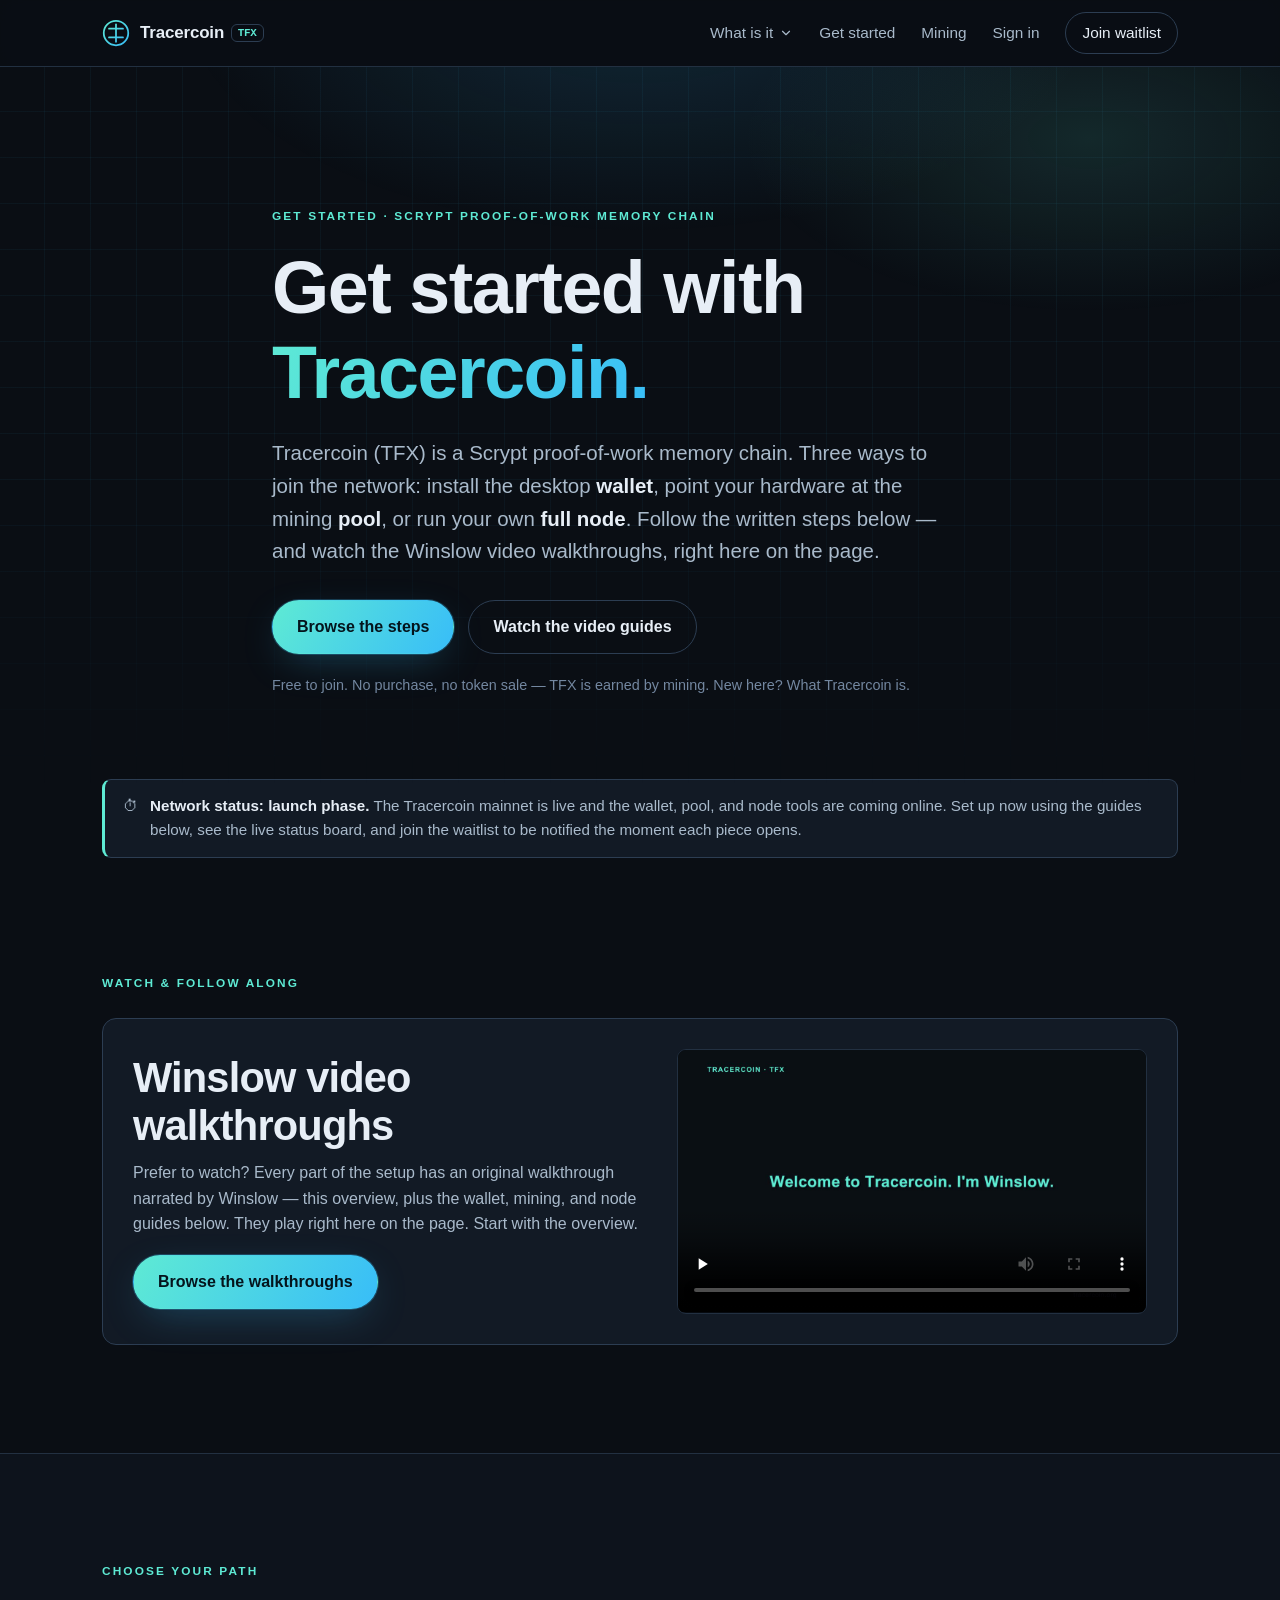
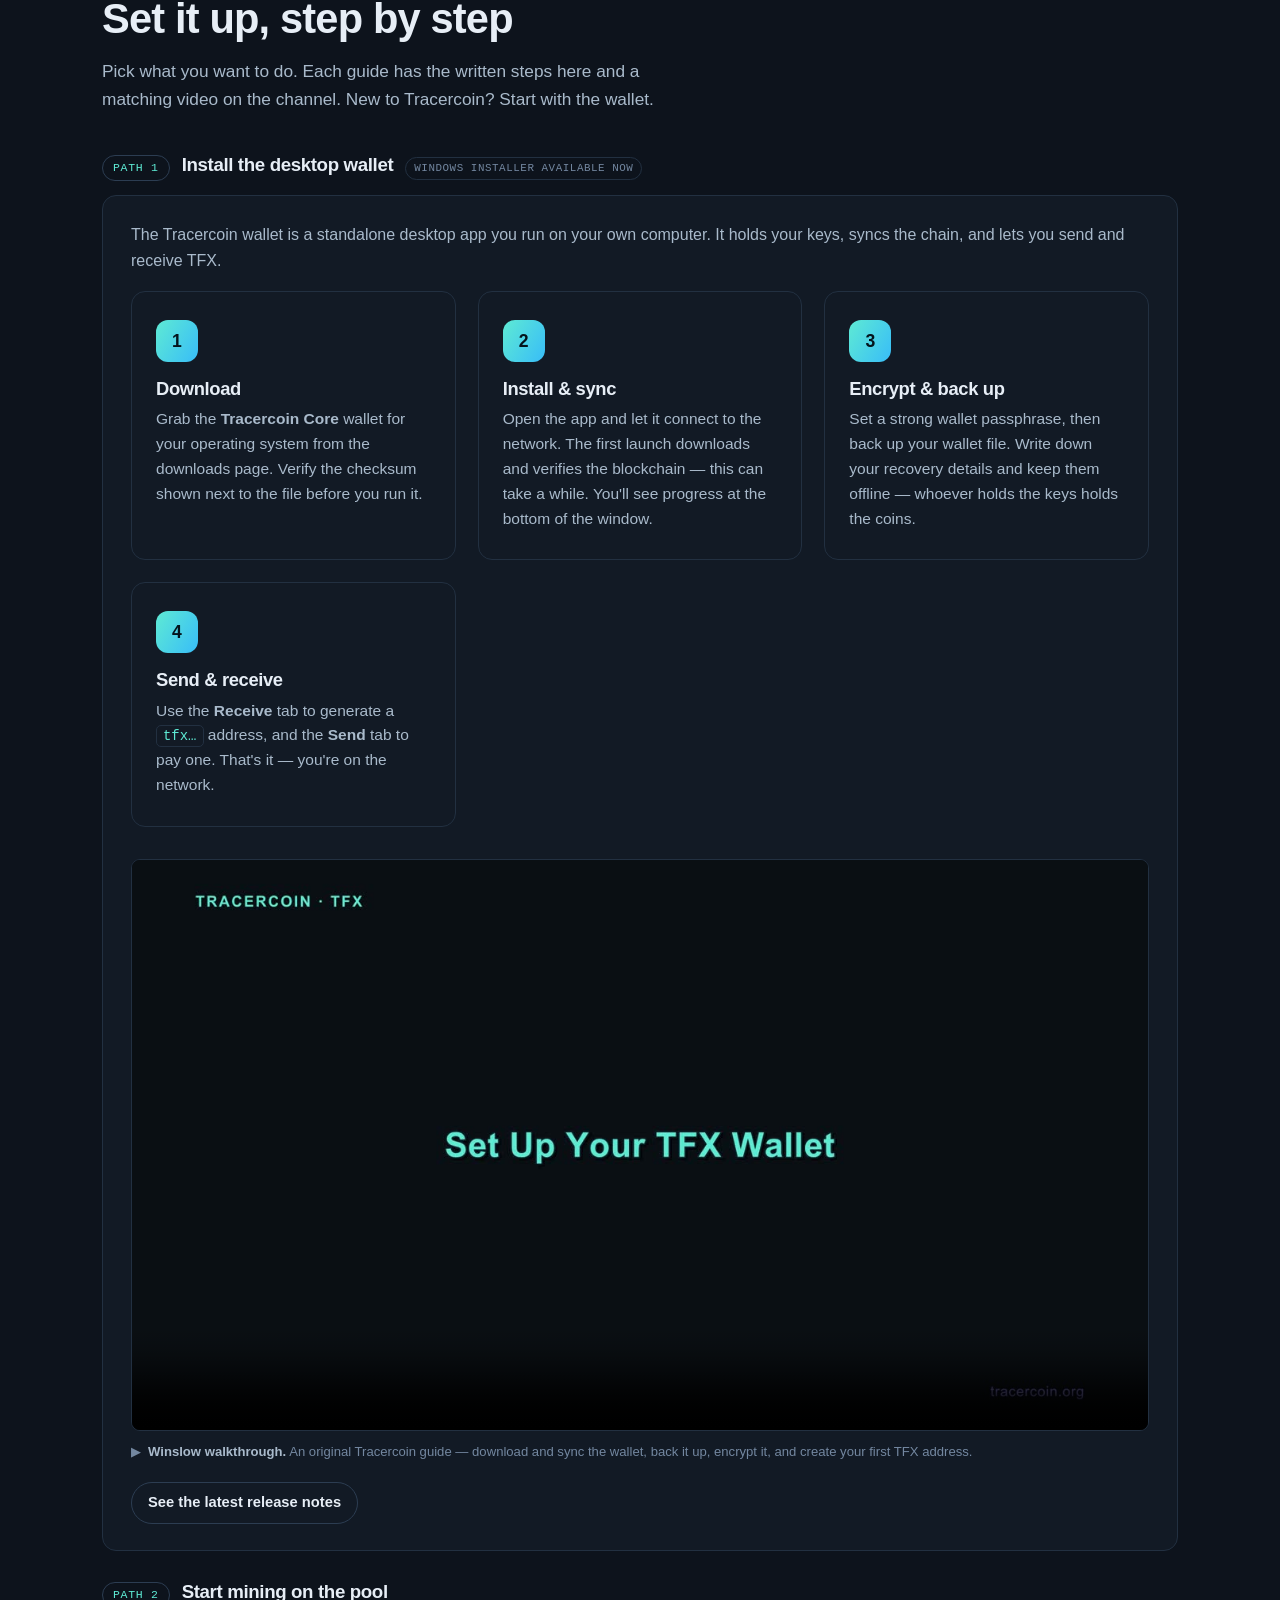
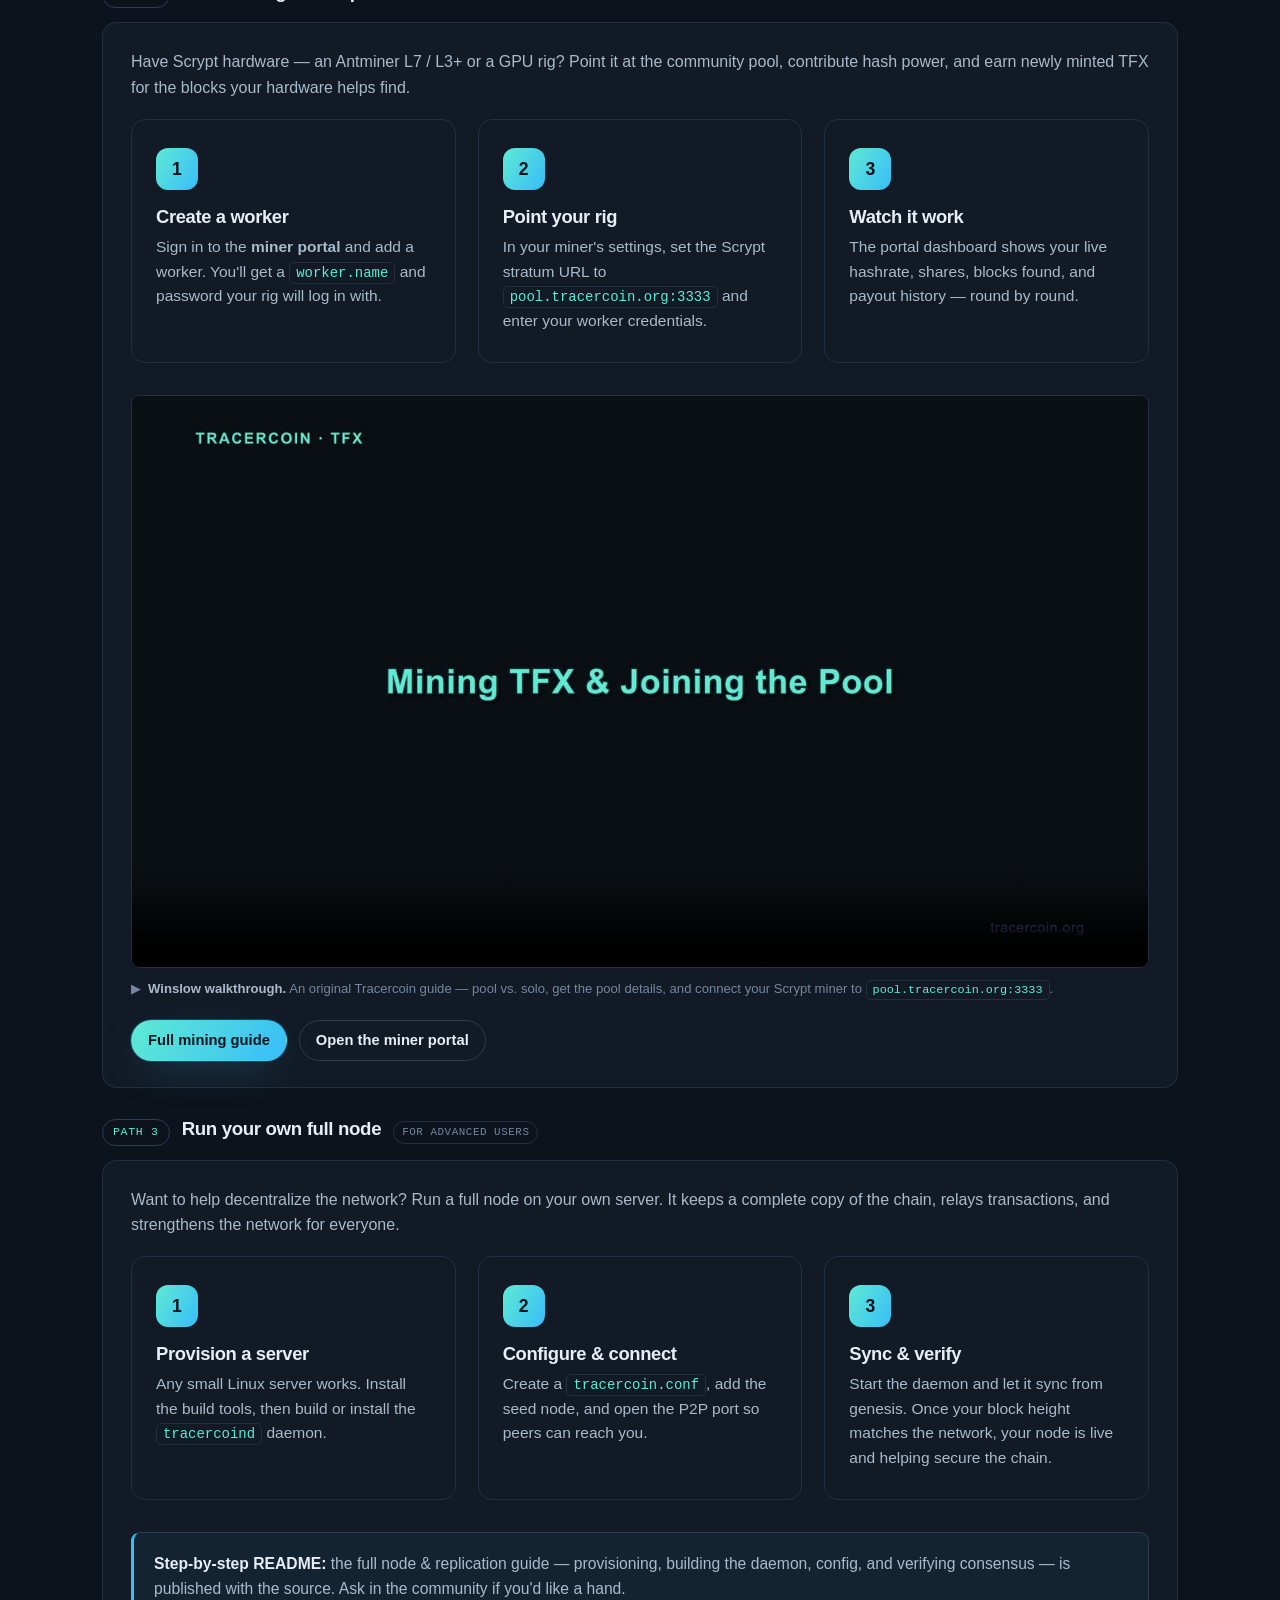
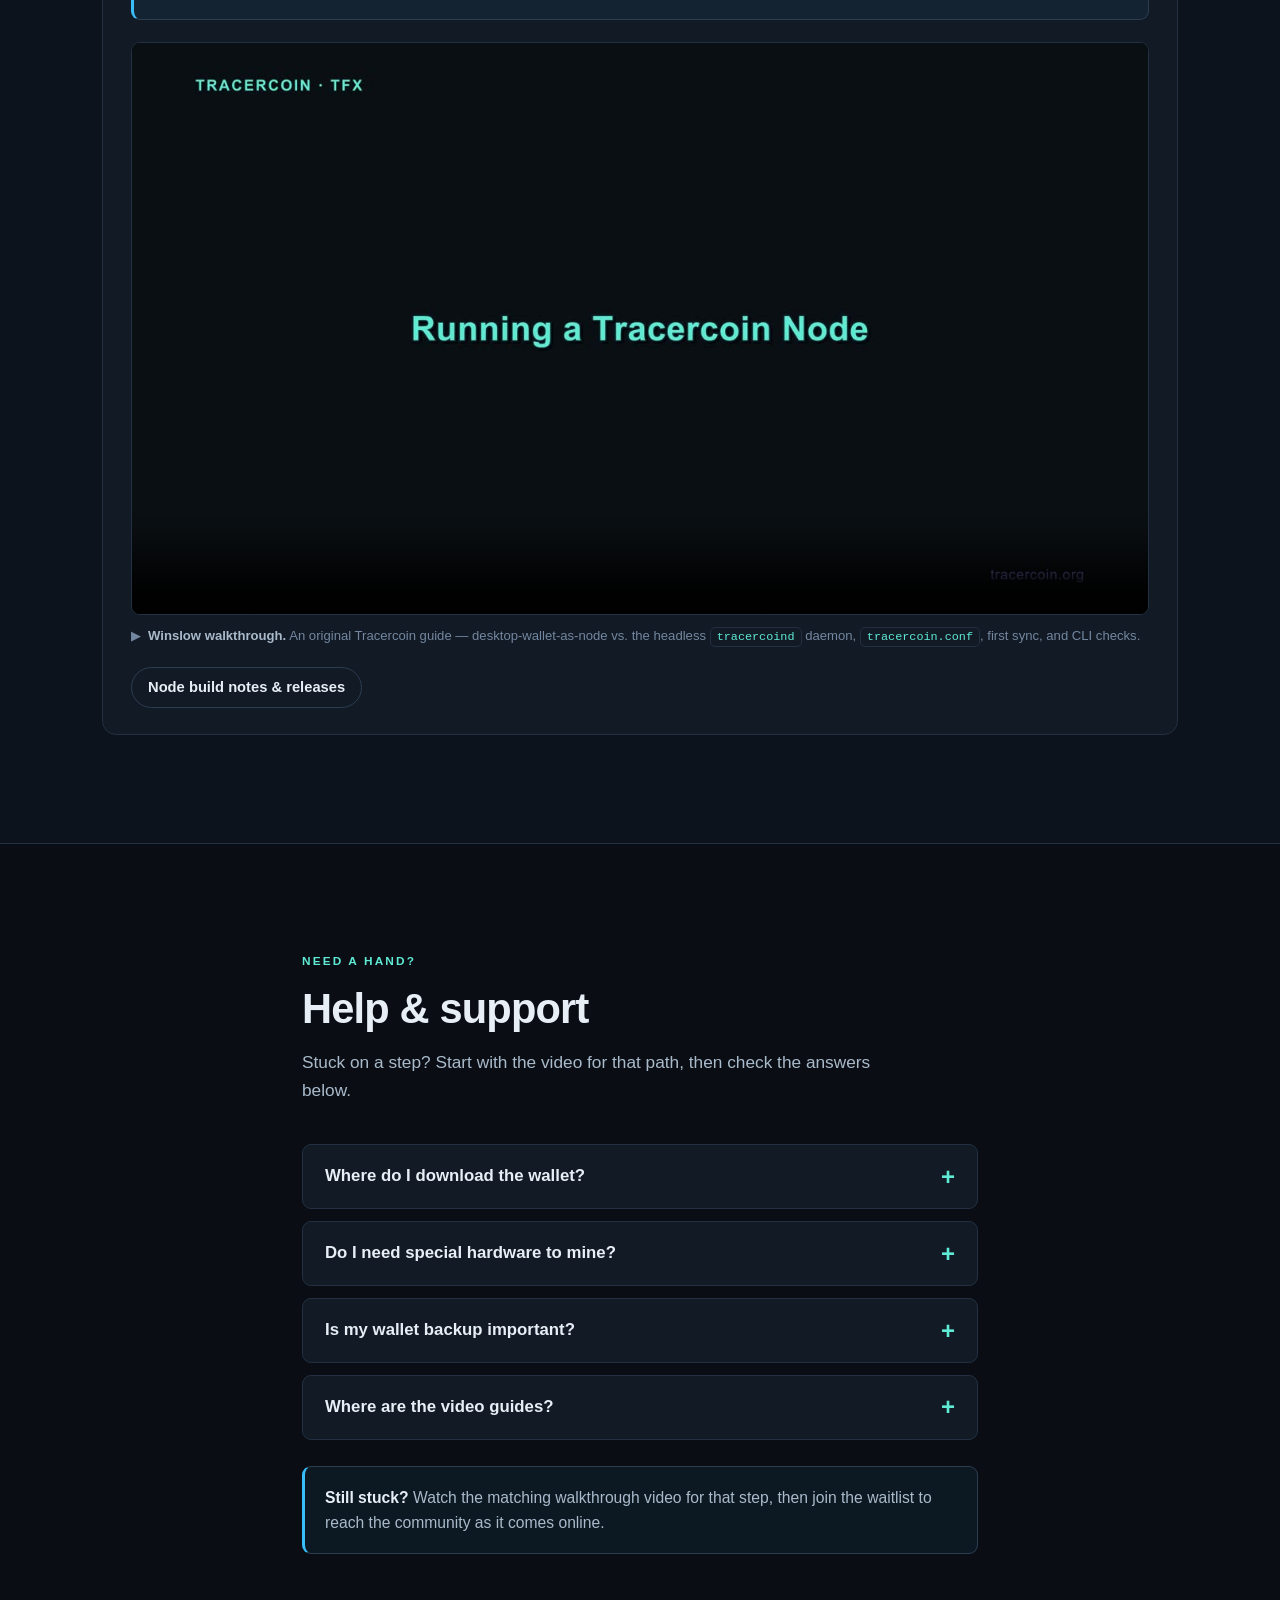
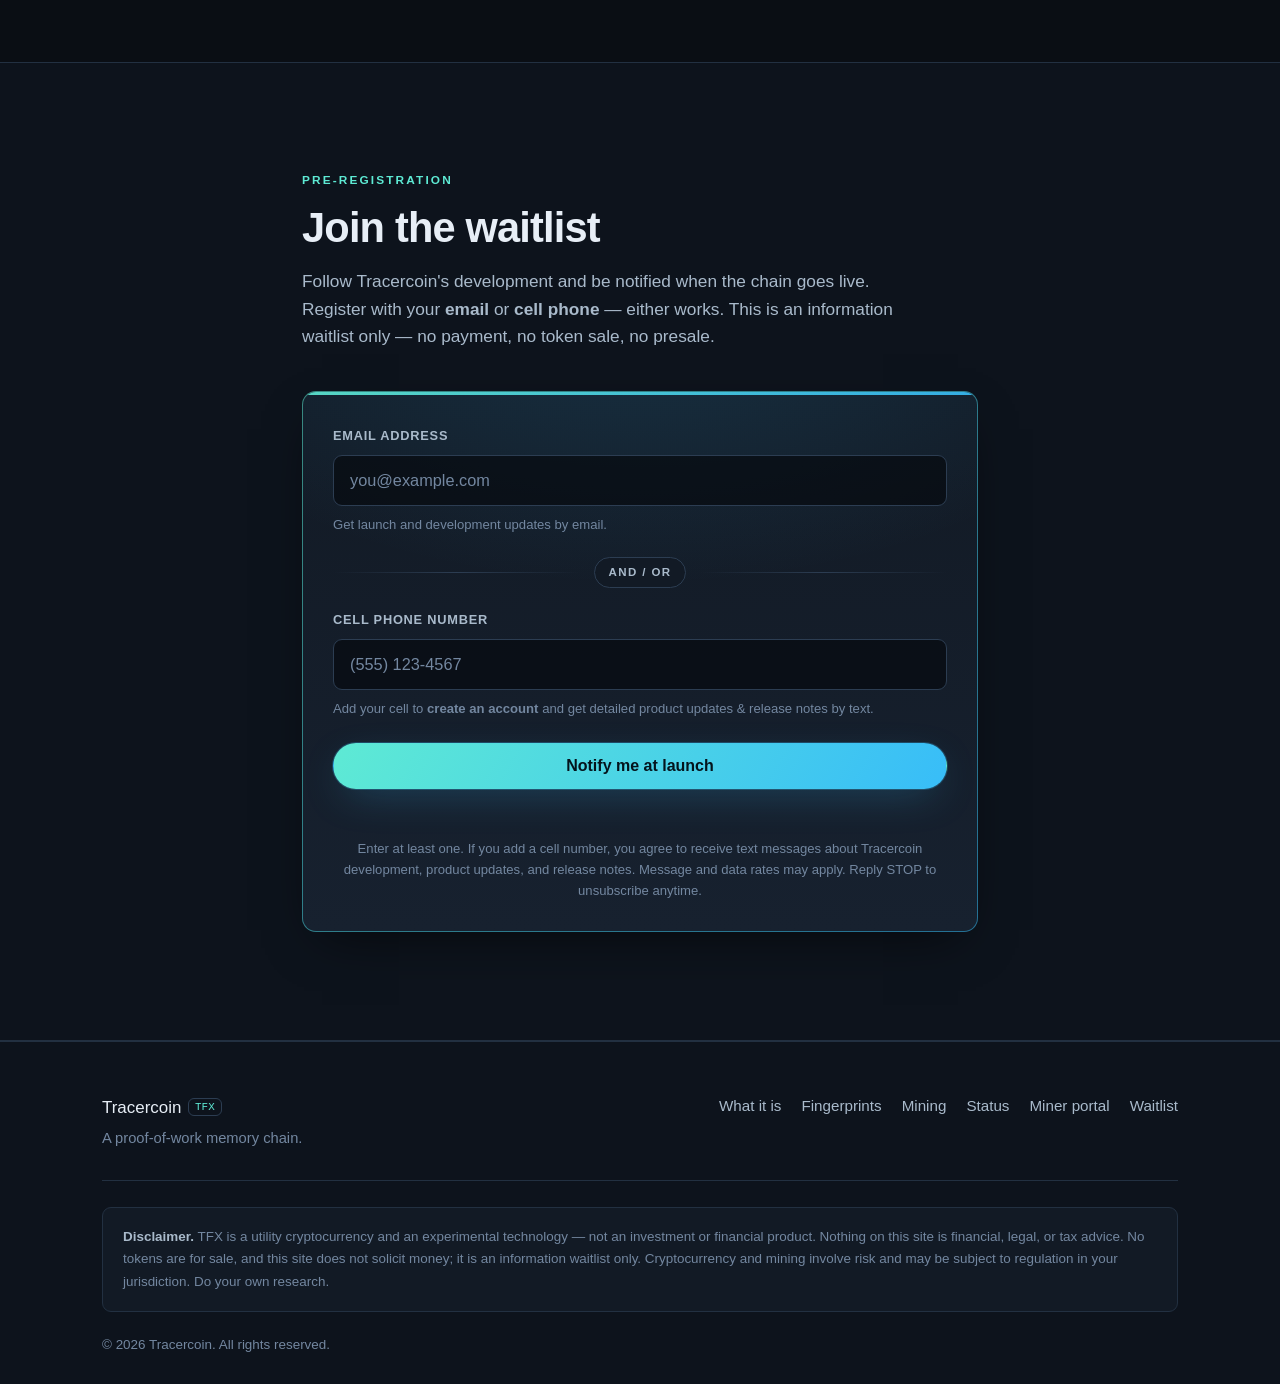
==== index.html @ 37d96eee "Self-host Winslow how-to videos; replace all YouTube placeholders - Add original Winslow-narrated wa" ====
<!DOCTYPE html>
<html lang="en" data-tfx-auth="out" data-tfx-list="no" data-tfx-reg="no">
<head>
  <meta charset="UTF-8" />
  <meta name="viewport" content="width=device-width, initial-scale=1.0" />
  <title>Tracercoin (TFX) — Get Started: Wallet, Mining &amp; Nodes</title>
  <meta name="description" content="Get started with Tracercoin (TFX), a Scrypt proof-of-work memory chain. Install the desktop wallet, start mining on the community pool, or run your own full node. Step-by-step guides plus video walkthroughs. Join the waitlist for launch updates." />

  <!-- Open Graph / social -->
  <meta property="og:type" content="website" />
  <meta property="og:title" content="Tracercoin (TFX) — Get Started: Wallet, Mining &amp; Nodes" />
  <meta property="og:description" content="Install the wallet, start mining, or run a node on the Tracercoin proof-of-work memory chain. Step-by-step guides plus video walkthroughs." />
  <meta property="og:url" content="https://tracercoin.org/" />
  <meta property="og:image" content="/assets/og-image.svg" />
  <meta name="twitter:card" content="summary_large_image" />
  <meta name="theme-color" content="#0a0e14" />

  <link rel="icon" type="image/svg+xml" href="/assets/favicon.svg" />
  <link rel="stylesheet" href="/css/styles.css" />
  <!-- sets <html data-tfx-*> before paint (see /js/auth-state.js) -->
  <script src="/js/auth-state.js"></script>

  <style>
    /* Page-local styles — reuse the site's own design tokens */
    .status-banner {
      display: flex; gap: 12px; align-items: flex-start;
      max-width: var(--maxw); margin: 0 auto; padding: 14px 18px;
      background: var(--surface); border: 1px solid var(--border-2);
      border-left: 3px solid var(--accent-2); border-radius: var(--radius-sm);
      color: var(--text-soft); font-size: .95rem;
    }
    .status-banner strong { color: var(--text); }

    /* Video-channel feature card */
    .video-feature {
      display: grid; grid-template-columns: 1.1fr 1fr; gap: 28px; align-items: center;
      background: var(--surface); border: 1px solid var(--border-2);
      border-radius: var(--radius); padding: 30px; margin-top: 26px;
    }
    .video-feature h2 { margin: 0 0 10px; }
    .video-feature p { color: var(--text-soft); margin: 0 0 18px; }
    .video-thumb {
      position: relative; aspect-ratio: 16 / 9; border-radius: var(--radius-sm);
      overflow: hidden; border: 1px solid var(--border);
      background:
        radial-gradient(120% 120% at 20% 10%, rgba(56,189,248,.18), transparent 55%),
        radial-gradient(120% 120% at 90% 90%, rgba(94,234,212,.16), transparent 55%),
        #060a10;
      display: flex; align-items: center; justify-content: center;
    }
    .video-thumb .play {
      width: 64px; height: 64px; border-radius: 50%;
      background: rgba(10,14,20,.65); border: 1px solid var(--border-2);
      display: flex; align-items: center; justify-content: center;
      color: var(--accent-2);
    }
    .video-thumb .play svg { margin-left: 3px; }

    /* Responsive embedded video players */
    .video-embed {
      position: relative; aspect-ratio: 16 / 9; width: 100%;
      border-radius: var(--radius-sm); overflow: hidden;
      border: 1px solid var(--border); background: #060a10;
    }
    .video-embed iframe,
    .video-embed video { position: absolute; inset: 0; width: 100%; height: 100%; border: 0; background: #060a10; object-fit: cover; }
    .video-note {
      font-size: .82rem; color: var(--text-dim); margin: 10px 0 0;
      display: flex; gap: 7px; align-items: flex-start;
    }
    .video-note strong { color: var(--text-soft); }
    .path-video { margin: 22px 0 4px; }

    /* Setup-path cards with numbered steps */
    .path { margin-top: 30px; }
    .path-head { display: flex; align-items: baseline; gap: 12px; flex-wrap: wrap; }
    .path-tag {
      font-family: var(--mono); font-size: .72rem; letter-spacing: .06em;
      text-transform: uppercase; color: var(--accent-2);
      border: 1px solid var(--border-2); border-radius: 999px; padding: 3px 10px;
    }
    .path-card {
      background: var(--surface); border: 1px solid var(--border);
      border-radius: var(--radius); padding: 26px 28px; margin-top: 14px;
    }
    .path-card p.lead { color: var(--text-soft); margin: 0 0 18px; }
    .path-actions { display: flex; gap: 12px; flex-wrap: wrap; margin-top: 20px; }
    .watch-link {
      display: inline-flex; align-items: center; gap: 8px;
      font-weight: 600; color: var(--accent-2); text-decoration: none;
    }
    .watch-link svg { flex: none; }
    .watch-link:hover { text-decoration: underline; }
    .inline-code { font-family: var(--mono); font-size: .9em; color: var(--accent-2); background: var(--surface); padding: 2px 6px; border-radius: 5px; border: 1px solid var(--border); }
    .soon {
      font-family: var(--mono); font-size: .68rem; letter-spacing: .05em;
      text-transform: uppercase; color: var(--text-dim);
      border: 1px solid var(--border); border-radius: 999px; padding: 2px 8px;
    }
    @media (max-width: 720px) {
      .video-feature { grid-template-columns: 1fr; }
    }
  </style>
</head>
<body>
  <a class="skip-link" href="#main">Skip to main content</a>

  <!-- ============ HEADER / NAV ============ -->
  <header class="site-header" id="top">
    <nav class="nav container" aria-label="Primary">
      <a class="brand" href="/" aria-label="Tracercoin home">
        <span class="brand-mark" aria-hidden="true">
          <svg viewBox="0 0 32 32" width="28" height="28" role="img" aria-hidden="true">
            <defs>
              <linearGradient id="lg" x1="0" y1="0" x2="1" y2="1">
                <stop offset="0" stop-color="#5eead4" />
                <stop offset="1" stop-color="#38bdf8" />
              </linearGradient>
            </defs>
            <circle cx="16" cy="16" r="14" fill="none" stroke="url(#lg)" stroke-width="2" />
            <path d="M16 6 v20 M8 11 h16 M8 21 h16" fill="none" stroke="url(#lg)" stroke-width="2" stroke-linecap="round" />
          </svg>
        </span>
        <span class="brand-name">Tracercoin <span class="ticker">TFX</span></span>
      </a>

      <button class="nav-toggle" aria-expanded="false" aria-controls="nav-links" aria-label="Toggle navigation menu">
        <span></span><span></span><span></span>
      </button>

      <ul class="nav-links" id="nav-links">
        <li class="nav-has-dropdown">
          <details class="nav-dropdown">
            <summary>What is it
              <svg class="caret" viewBox="0 0 24 24" width="14" height="14" aria-hidden="true"><path d="M6 9l6 6 6-6" fill="none" stroke="currentColor" stroke-width="2" stroke-linecap="round" stroke-linejoin="round"/></svg>
            </summary>
            <ul class="dropdown-menu">
              <li><a href="/about/#what">What is Tracercoin?<small>The proof-of-work memory chain</small></a></li>
              <li><a href="/about/#wallet">What is the Tracercoin wallet?<small>Hold, send &amp; receive TFX</small></a></li>
              <li><a href="/about/#exchange">What is the Tracercoin exchange?<small>Trading TFX — what's planned</small></a></li>
            </ul>
          </details>
        </li>
        <li><a href="/" aria-current="page">Get started</a></li>
        <li><a href="/pool/">Mining</a></li>
        <li data-tfx="auth-only"><a href="/status/">Status</a></li>
        <li data-tfx="auth-only"><a href="/portal/">Miner portal</a></li>
        <li data-tfx="auth-only"><button type="button" class="btn btn-ghost btn-sm" data-tfx-logout>Sign out</button></li>
        <li data-tfx="noauth-only"><a href="/portal/">Sign in</a></li>
        <li data-tfx="anon-only"><a class="btn btn-ghost btn-sm" href="/#waitlist">Join waitlist</a></li>
      </ul>
    </nav>
  </header>

  <main id="main">

    <!-- ============ HERO ============ -->
    <section class="hero" aria-labelledby="hero-title">
      <div class="hero-grid" aria-hidden="true"></div>
      <div class="container hero-inner">
        <p class="eyebrow">Get started &middot; Scrypt proof-of-work memory chain</p>
        <h1 id="hero-title">Get started with<br /><span class="grad-text">Tracercoin.</span></h1>
        <p class="hero-sub">
          Tracercoin (TFX) is a Scrypt proof-of-work memory chain. Three ways to join the network:
          install the desktop <strong>wallet</strong>, point your hardware at the mining
          <strong>pool</strong>, or run your own <strong>full node</strong>. Follow the written steps
          below — and watch the Winslow video walkthroughs, right here on the page.
        </p>
        <div class="hero-cta">
          <a class="btn btn-primary" href="#paths">Browse the steps</a>
          <a class="btn btn-ghost" href="#video-title">Watch the video guides</a>
        </div>
        <p class="hero-note">Free to join. No purchase, no token sale — TFX is earned by mining. New here? <a href="/about/#what">What Tracercoin is</a>.</p>
      </div>
    </section>

    <div class="container" style="margin-top:-14px;margin-bottom:8px;">
      <div class="status-banner" role="note">
        <span aria-hidden="true">&#9201;</span>
        <span><strong>Network status: launch phase.</strong> The Tracercoin mainnet is live and the
        wallet, pool, and node tools are coming online. Set up now using the guides below, see the
        <a href="/status/">live status board</a>, and
        <a href="#waitlist">join the waitlist</a> to be notified the moment each piece opens.</span>
      </div>
    </div>

    <!-- ============ VIDEO CHANNEL FEATURE ============ -->
    <section class="section" aria-labelledby="video-title">
      <div class="container">
        <p class="section-eyebrow">Watch &amp; follow along</p>
        <div class="video-feature">
          <div>
            <h2 id="video-title" class="section-title" style="margin-top:0;">Winslow video walkthroughs</h2>
            <p>
              Prefer to watch? Every part of the setup has an original walkthrough narrated by
              Winslow — this overview, plus the wallet, mining, and node guides below. They play
              right here on the page. Start with the overview.
            </p>
            <a class="btn btn-primary" href="#paths">Browse the walkthroughs</a>
          </div>
          <!-- Featured walkthrough — original Winslow-narrated overview, self-hosted MP4. -->
          <div class="video-embed">
            <video class="video-player" controls preload="none" playsinline poster="/videos/tfx-overview.jpg">
              <source src="/videos/tfx-overview.mp4" type="video/mp4" />
              <a href="/videos/tfx-overview.mp4">Download the overview walkthrough (MP4)</a>
            </video>
          </div>
        </div>
      </div>
    </section>

    <!-- ============ SETUP PATHS ============ -->
    <section id="paths" class="section section-alt" aria-labelledby="paths-title">
      <div class="container">
        <p class="section-eyebrow">Choose your path</p>
        <h2 id="paths-title" class="section-title">Set it up, step by step</h2>
        <p class="section-lead">
          Pick what you want to do. Each guide has the written steps here and a matching video on the
          channel. New to Tracercoin? Start with the wallet.
        </p>

        <!-- PATH 1: WALLET -->
        <div class="path">
          <div class="path-head">
            <span class="path-tag">Path 1</span>
            <h3 style="margin:0;">Install the desktop wallet</h3>
            <span class="soon">Windows installer available now</span>
          </div>
          <div class="path-card">
            <p class="lead">
              The Tracercoin wallet is a standalone desktop app you run on your own computer. It holds
              your keys, syncs the chain, and lets you send and receive TFX.
            </p>
            <ol class="steps">
              <li class="step">
                <div class="step-num" aria-hidden="true">1</div>
                <h3>Download</h3>
                <p>Grab the <strong>Tracercoin Core</strong> wallet for your operating system from the downloads page. Verify the checksum shown next to the file before you run it.</p>
              </li>
              <li class="step">
                <div class="step-num" aria-hidden="true">2</div>
                <h3>Install &amp; sync</h3>
                <p>Open the app and let it connect to the network. The first launch downloads and verifies the blockchain — this can take a while. You'll see progress at the bottom of the window.</p>
              </li>
              <li class="step">
                <div class="step-num" aria-hidden="true">3</div>
                <h3>Encrypt &amp; back up</h3>
                <p>Set a strong wallet passphrase, then back up your wallet file. Write down your recovery details and keep them offline — whoever holds the keys holds the coins.</p>
              </li>
              <li class="step">
                <div class="step-num" aria-hidden="true">4</div>
                <h3>Send &amp; receive</h3>
                <p>Use the <strong>Receive</strong> tab to generate a <span class="inline-code">tfx…</span> address, and the <strong>Send</strong> tab to pay one. That's it — you're on the network.</p>
              </li>
            </ol>
            <div class="path-video">
              <div class="video-embed">
                <video class="video-player" controls preload="none" playsinline poster="/videos/tfx-wallet.jpg">
                  <source src="/videos/tfx-wallet.mp4" type="video/mp4" />
                  <a href="/videos/tfx-wallet.mp4">Download the wallet walkthrough (MP4)</a>
                </video>
              </div>
              <p class="video-note"><span aria-hidden="true">▶</span><span><strong>Winslow walkthrough.</strong> An original Tracercoin guide — download and sync the wallet, back it up, encrypt it, and create your first TFX address.</span></p>
            </div>
            <div class="path-actions">
              <a class="btn btn-ghost btn-sm" href="/status/">See the latest release notes</a>
            </div>
          </div>
        </div>

        <!-- PATH 2: MINING -->
        <div class="path">
          <div class="path-head">
            <span class="path-tag">Path 2</span>
            <h3 style="margin:0;">Start mining on the pool</h3>
          </div>
          <div class="path-card">
            <p class="lead">
              Have Scrypt hardware — an Antminer L7 / L3+ or a GPU rig? Point it at the community pool,
              contribute hash power, and earn newly minted TFX for the blocks your hardware helps find.
            </p>
            <ol class="steps">
              <li class="step">
                <div class="step-num" aria-hidden="true">1</div>
                <h3>Create a worker</h3>
                <p>Sign in to the <strong>miner portal</strong> and add a worker. You'll get a <span class="inline-code">worker.name</span> and password your rig will log in with.</p>
              </li>
              <li class="step">
                <div class="step-num" aria-hidden="true">2</div>
                <h3>Point your rig</h3>
                <p>In your miner's settings, set the Scrypt stratum URL to <span class="inline-code">pool.tracercoin.org:3333</span> and enter your worker credentials.</p>
              </li>
              <li class="step">
                <div class="step-num" aria-hidden="true">3</div>
                <h3>Watch it work</h3>
                <p>The portal dashboard shows your live hashrate, shares, blocks found, and payout history — round by round.</p>
              </li>
            </ol>
            <div class="path-video">
              <div class="video-embed">
                <video class="video-player" controls preload="none" playsinline poster="/videos/tfx-mining.jpg">
                  <source src="/videos/tfx-mining.mp4" type="video/mp4" />
                  <a href="/videos/tfx-mining.mp4">Download the mining walkthrough (MP4)</a>
                </video>
              </div>
              <p class="video-note"><span aria-hidden="true">▶</span><span><strong>Winslow walkthrough.</strong> An original Tracercoin guide — pool vs. solo, get the pool details, and connect your Scrypt miner to <span class="inline-code">pool.tracercoin.org:3333</span>.</span></p>
            </div>
            <div class="path-actions">
              <a class="btn btn-primary btn-sm" href="/pool/">Full mining guide</a>
              <a class="btn btn-ghost btn-sm" href="/portal/">Open the miner portal</a>
            </div>
          </div>
        </div>

        <!-- PATH 3: NODE -->
        <div class="path">
          <div class="path-head">
            <span class="path-tag">Path 3</span>
            <h3 style="margin:0;">Run your own full node</h3>
            <span class="soon">For advanced users</span>
          </div>
          <div class="path-card">
            <p class="lead">
              Want to help decentralize the network? Run a full node on your own server. It keeps a
              complete copy of the chain, relays transactions, and strengthens the network for everyone.
            </p>
            <ol class="steps">
              <li class="step">
                <div class="step-num" aria-hidden="true">1</div>
                <h3>Provision a server</h3>
                <p>Any small Linux server works. Install the build tools, then build or install the <span class="inline-code">tracercoind</span> daemon.</p>
              </li>
              <li class="step">
                <div class="step-num" aria-hidden="true">2</div>
                <h3>Configure &amp; connect</h3>
                <p>Create a <span class="inline-code">tracercoin.conf</span>, add the seed node, and open the P2P port so peers can reach you.</p>
              </li>
              <li class="step">
                <div class="step-num" aria-hidden="true">3</div>
                <h3>Sync &amp; verify</h3>
                <p>Start the daemon and let it sync from genesis. Once your block height matches the network, your node is live and helping secure the chain.</p>
              </li>
            </ol>
            <div class="callout" role="note" style="margin-top:20px;">
              <strong>Step-by-step README:</strong> the full node &amp; replication guide — provisioning,
              building the daemon, config, and verifying consensus — is published with the source. Ask
              in the community if you'd like a hand.
            </div>
            <div class="path-video">
              <div class="video-embed">
                <video class="video-player" controls preload="none" playsinline poster="/videos/tfx-node.jpg">
                  <source src="/videos/tfx-node.mp4" type="video/mp4" />
                  <a href="/videos/tfx-node.mp4">Download the node walkthrough (MP4)</a>
                </video>
              </div>
              <p class="video-note"><span aria-hidden="true">▶</span><span><strong>Winslow walkthrough.</strong> An original Tracercoin guide — desktop-wallet-as-node vs. the headless <span class="inline-code">tracercoind</span> daemon, <span class="inline-code">tracercoin.conf</span>, first sync, and CLI checks.</span></p>
            </div>
            <div class="path-actions">
              <a class="btn btn-ghost btn-sm" href="/status/">Node build notes &amp; releases</a>
            </div>
          </div>
        </div>
      </div>
    </section>

    <!-- ============ HELP / SUPPORT ============ -->
    <section id="help" class="section" aria-labelledby="help-title">
      <div class="container narrow">
        <p class="section-eyebrow">Need a hand?</p>
        <h2 id="help-title" class="section-title">Help &amp; support</h2>
        <p class="section-lead">
          Stuck on a step? Start with the video for that path, then check the answers below.
        </p>

        <div class="faq">
          <details class="faq-item">
            <summary>Where do I download the wallet?</summary>
            <div class="faq-body">
              <p>The desktop wallet installer is available now as a release candidate — the download and its checksum are posted with each release. Check the <a href="/status/">status &amp; release notes</a> for the current build, and <a href="#waitlist">join the waitlist</a> to be notified as new builds ship. Always verify the checksum before running the file.</p>
            </div>
          </details>
          <details class="faq-item">
            <summary>Do I need special hardware to mine?</summary>
            <div class="faq-body">
              <p>Tracercoin uses Scrypt proof-of-work, so you can mine with standard Scrypt ASICs like the Antminer L7 or L3+, or with a GPU. See the <a href="/pool/">full mining guide</a> for setup details.</p>
            </div>
          </details>
          <details class="faq-item">
            <summary>Is my wallet backup important?</summary>
            <div class="faq-body">
              <p>Yes — critically. Your wallet holds your keys. If you lose your wallet file and passphrase, no one can recover your coins for you. Back up your wallet and store the recovery details offline.</p>
            </div>
          </details>
          <details class="faq-item">
            <summary>Where are the video guides?</summary>
            <div class="faq-body">
              <p>Every walkthrough plays right here on the page — see the <a href="#video-title">Winslow video walkthroughs</a> above and the video on each setup path. They're original Tracercoin guides, added to as each feature ships.</p>
            </div>
          </details>
        </div>

        <div class="callout" role="note" style="margin-top:26px;">
          <strong>Still stuck?</strong> Watch the matching <a href="#paths">walkthrough video</a> for
          that step, then <a href="#waitlist">join the waitlist</a> to reach the community as it comes online.
        </div>
      </div>
    </section>

    <!-- ============ WAITLIST ============ -->
    <section id="waitlist" class="section section-alt" aria-labelledby="wl-title">
      <div class="container narrow">

      <!-- Already registered / on the list: show their waitlist number instead of the form -->
      <div data-tfx="reg-only" style="text-align:center;">
        <p class="section-eyebrow">You're on the waitlist</p>
        <h2 class="section-title">You're on the list</h2>
        <p class="section-lead" style="margin:0 auto;">
          Thanks for pre-registering. We'll notify you as development milestones are reached and the
          moment the chain goes live — no further action needed.
        </p>
        <div class="waitlist-badge" data-tfx="list-only">
          <span class="waitlist-badge-label">Your waitlist number</span>
          <span class="waitlist-badge-num" data-tfx-number>#—</span>
        </div>
      </div>

      <!-- New visitor: the join form -->
      <div data-tfx="anon-only">
        <p class="section-eyebrow">Pre-registration</p>
        <h2 id="wl-title" class="section-title">Join the waitlist</h2>
        <p class="section-lead">
          Follow Tracercoin's development and be notified when the chain goes live. Register with
          your <strong>email</strong> or <strong>cell phone</strong> — either works. This is an
          information waitlist only — no payment, no token sale, no presale.
        </p>

        <form id="waitlist-form" class="waitlist-form" novalidate>
          <div class="field">
            <label for="email">Email address</label>
            <input
              type="email"
              id="email"
              name="email"
              inputmode="email"
              autocomplete="email"
              placeholder="you@example.com"
              aria-describedby="email-hint email-error"
            />
            <p class="field-hint" id="email-hint">Get launch and development updates by email.</p>
            <p class="field-error" id="email-error" role="alert" hidden></p>
          </div>

          <div class="or-divider" aria-hidden="true"><span>and / or</span></div>

          <div class="field">
            <label for="phone">Cell phone number</label>
            <input
              type="tel"
              id="phone"
              name="phone"
              inputmode="tel"
              autocomplete="tel"
              placeholder="(555) 123-4567"
              aria-describedby="phone-hint phone-error"
            />
            <p class="field-hint" id="phone-hint">
              Add your cell to <strong>create an account</strong> and get detailed product updates
              &amp; release notes by text.
            </p>
            <p class="field-error" id="phone-error" role="alert" hidden></p>
          </div>

          <!-- Honeypot anti-spam field: hidden from real users, bots fill it -->
          <div class="hp-field" aria-hidden="true">
            <label for="company">Company (leave blank)</label>
            <input type="text" id="company" name="_gotcha" tabindex="-1" autocomplete="off" />
          </div>

          <button type="submit" class="btn btn-primary btn-block" id="waitlist-submit">
            Notify me at launch
          </button>

          <p class="form-status" id="form-status" role="status" aria-live="polite"></p>
          <p class="form-fineprint">
            Enter at least one. If you add a cell number, you agree to receive text messages about
            Tracercoin development, product updates, and release notes. Message and data rates may
            apply. Reply STOP to unsubscribe anytime.
          </p>
        </form>
      </div>

      </div>
    </section>
  </main>

  <!-- ============ FOOTER ============ -->
  <footer class="site-footer">
    <div class="container">
      <div class="footer-top">
        <div class="footer-brand">
          <span class="brand-name">Tracercoin <span class="ticker">TFX</span></span>
          <p class="footer-tag">A proof-of-work memory chain.</p>
        </div>
        <nav class="footer-nav" aria-label="Footer">
          <a href="/about/#what">What it is</a>
          <a href="/about/#fingerprints">Fingerprints</a>
          <a href="/pool/">Mining</a>
          <a href="/status/">Status</a>
          <a href="/portal/">Miner portal</a>
          <a href="#waitlist" data-tfx="anon-only">Waitlist</a>
        </nav>
      </div>

      <div class="disclaimer" role="contentinfo">
        <p>
          <strong>Disclaimer.</strong> TFX is a utility cryptocurrency and an experimental technology —
          not an investment or financial product. Nothing on this site is financial, legal, or tax advice.
          No tokens are for sale, and this site does not solicit money; it is an information waitlist only.
          Cryptocurrency and mining involve risk and may be subject to regulation in your jurisdiction.
          Do your own research.
        </p>
      </div>

      <p class="copyright">&copy; <span id="year">2026</span> Tracercoin. All rights reserved.</p>
    </div>
  </footer>

  <script src="/js/main.js" defer></script>
</body>
</html>
---- css/styles.css ----
/* ============================================================
   Tracercoin (TFX) — landing page styles
   Vanilla CSS. Dark, modern crypto/tech aesthetic.
   ============================================================ */

:root {
  /* palette */
  --bg:        #0a0e14;
  --bg-alt:    #0d131c;
  --surface:   #121a25;
  --surface-2: #17212f;
  --border:    #223041;
  --border-2:  #2c3d52;

  --text:      #e7eef6;
  --text-soft: #a9bacb;
  --text-dim:  #7387a0;

  --accent:    #38bdf8; /* sky */
  --accent-2:  #5eead4; /* teal */
  --accent-ink:#04141c;

  --danger:    #f87171;
  --success:   #4ade80;

  --radius:    14px;
  --radius-sm: 9px;
  --maxw:      1120px;

  --shadow:    0 18px 50px -20px rgba(0,0,0,.7);
  --glow:      0 0 0 1px rgba(56,189,248,.25), 0 12px 40px -12px rgba(56,189,248,.35);

  --font: -apple-system, BlinkMacSystemFont, "Segoe UI", Roboto, Helvetica, Arial,
          "Apple Color Emoji", "Segoe UI Emoji", sans-serif;
  --mono: ui-monospace, SFMono-Regular, "SF Mono", Menlo, Consolas, monospace;
}

/* ---------- reset ---------- */
*, *::before, *::after { box-sizing: border-box; }
* { margin: 0; }
html { scroll-behavior: smooth; -webkit-text-size-adjust: 100%; }
@media (prefers-reduced-motion: reduce) {
  html { scroll-behavior: auto; }
  *, *::before, *::after { animation-duration: .01ms !important; transition-duration: .01ms !important; }
}

body {
  font-family: var(--font);
  background: var(--bg);
  color: var(--text);
  line-height: 1.6;
  -webkit-font-smoothing: antialiased;
  text-rendering: optimizeLegibility;
  overflow-x: hidden;
}

img, svg { display: block; max-width: 100%; }
a { color: inherit; text-decoration: none; }

/* ---------- layout ---------- */
.container { width: 100%; max-width: var(--maxw); margin-inline: auto; padding-inline: 22px; }
.container.narrow { max-width: 720px; }

.section { padding: clamp(56px, 9vw, 108px) 0; }
.section-alt { background: var(--bg-alt); border-top: 1px solid var(--border); border-bottom: 1px solid var(--border); }

/* ---------- accessibility ---------- */
.skip-link {
  position: absolute; left: -999px; top: 0; z-index: 1000;
  background: var(--accent); color: var(--accent-ink);
  padding: 10px 16px; border-radius: 0 0 var(--radius-sm) 0; font-weight: 700;
}
.skip-link:focus { left: 0; }

:focus-visible {
  outline: 2px solid var(--accent);
  outline-offset: 2px;
  border-radius: 4px;
}

/* ---------- typography ---------- */
h1, h2, h3 { line-height: 1.15; letter-spacing: -0.02em; font-weight: 700; }

.eyebrow, .section-eyebrow {
  text-transform: uppercase;
  letter-spacing: .18em;
  font-size: .74rem;
  font-weight: 700;
  color: var(--accent-2);
}
.section-eyebrow { margin-bottom: 14px; }

.section-title { font-size: clamp(1.7rem, 3.6vw, 2.6rem); margin-bottom: 16px; }
.section-lead { color: var(--text-soft); font-size: 1.08rem; max-width: 62ch; margin-bottom: 40px; }

.grad-text {
  background: linear-gradient(120deg, var(--accent-2), var(--accent));
  -webkit-background-clip: text; background-clip: text;
  -webkit-text-fill-color: transparent; color: transparent;
}

/* ---------- buttons ---------- */
.btn {
  display: inline-flex; align-items: center; justify-content: center; gap: 8px;
  font-family: inherit; font-weight: 600; font-size: 1rem;
  padding: 13px 24px; border-radius: 999px; border: 1px solid transparent;
  cursor: pointer; transition: transform .15s ease, box-shadow .2s ease, background .2s ease, border-color .2s ease;
  white-space: nowrap;
}
.btn-sm { padding: 8px 16px; font-size: .92rem; }
.btn-block { width: 100%; }

.btn-primary {
  background: linear-gradient(120deg, var(--accent-2), var(--accent));
  color: var(--accent-ink);
  box-shadow: var(--glow);
}
.btn-primary:hover { transform: translateY(-2px); box-shadow: 0 0 0 1px rgba(56,189,248,.4), 0 18px 44px -12px rgba(56,189,248,.5); }
.btn-primary:disabled { opacity: .6; cursor: progress; transform: none; }

.btn-ghost {
  background: transparent; color: var(--text);
  border-color: var(--border-2);
}
.btn-ghost:hover { border-color: var(--accent); color: #fff; transform: translateY(-2px); }

/* ---------- header / nav ---------- */
.site-header {
  position: sticky; top: 0; z-index: 100;
  background: rgba(10,14,20,.82);
  backdrop-filter: saturate(160%) blur(12px);
  border-bottom: 1px solid var(--border);
}
.nav { display: flex; align-items: center; justify-content: space-between; height: 66px; }
.brand { display: inline-flex; align-items: center; gap: 10px; font-weight: 700; letter-spacing: -.01em; }
.brand-mark { display: inline-flex; }
.brand-name { font-size: 1.06rem; }
.ticker {
  font-family: var(--mono); font-size: .68rem; color: var(--accent-2);
  border: 1px solid var(--border-2); padding: 2px 6px; border-radius: 6px;
  vertical-align: middle; margin-left: 2px;
}

.nav-links { list-style: none; display: flex; align-items: center; gap: 26px; padding: 0; }
.nav-links a { color: var(--text-soft); font-size: .96rem; font-weight: 500; transition: color .15s; }
.nav-links a:hover { color: var(--text); }
.nav-links .btn { color: var(--text); }

.nav-toggle {
  display: none; flex-direction: column; gap: 5px; background: none; border: 0;
  padding: 8px; cursor: pointer;
}
.nav-toggle span { width: 24px; height: 2px; background: var(--text); border-radius: 2px; transition: .2s; }
.nav-toggle[aria-expanded="true"] span:nth-child(1) { transform: translateY(7px) rotate(45deg); }
.nav-toggle[aria-expanded="true"] span:nth-child(2) { opacity: 0; }
.nav-toggle[aria-expanded="true"] span:nth-child(3) { transform: translateY(-7px) rotate(-45deg); }

/* ---------- hero ---------- */
.hero { position: relative; overflow: hidden; padding: clamp(70px, 12vw, 140px) 0 clamp(56px, 9vw, 96px); }
.hero-grid {
  position: absolute; inset: -2px; z-index: 0; pointer-events: none;
  background-image:
    radial-gradient(60% 55% at 50% -10%, rgba(56,189,248,.16), transparent 60%),
    radial-gradient(45% 40% at 85% 10%, rgba(94,234,212,.12), transparent 60%),
    linear-gradient(to right, rgba(56,189,248,.05) 1px, transparent 1px),
    linear-gradient(to bottom, rgba(56,189,248,.05) 1px, transparent 1px);
  background-size: auto, auto, 46px 46px, 46px 46px;
  mask-image: linear-gradient(to bottom, #000 0%, #000 55%, transparent 100%);
  -webkit-mask-image: linear-gradient(to bottom, #000 0%, #000 55%, transparent 100%);
}
.hero-inner { position: relative; z-index: 1; max-width: 780px; }
.hero .eyebrow { margin-bottom: 20px; }
.hero h1 { font-size: clamp(2.6rem, 7vw, 4.6rem); margin-bottom: 22px; }
.hero-sub { font-size: clamp(1.06rem, 2vw, 1.28rem); color: var(--text-soft); max-width: 60ch; margin-bottom: 32px; }
.hero-sub strong { color: var(--text); }
.hero-cta { display: flex; flex-wrap: wrap; gap: 14px; margin-bottom: 20px; }
.hero-note { font-size: .9rem; color: var(--text-dim); }

/* ---------- cards ---------- */
.cards { display: grid; grid-template-columns: repeat(3, 1fr); gap: 20px; }
.card {
  background: linear-gradient(180deg, var(--surface), var(--bg-alt));
  border: 1px solid var(--border);
  border-radius: var(--radius);
  padding: 28px 24px;
  transition: transform .2s ease, border-color .2s ease, box-shadow .2s ease;
}
.card:hover { transform: translateY(-4px); border-color: var(--border-2); box-shadow: var(--shadow); }
.card-icon {
  width: 46px; height: 46px; display: grid; place-items: center;
  border-radius: 12px; color: var(--accent-2);
  background: rgba(56,189,248,.1); border: 1px solid var(--border-2);
  margin-bottom: 18px;
}
.card h3 { font-size: 1.2rem; margin-bottom: 8px; }
.card p { color: var(--text-soft); font-size: .98rem; }

/* ---------- steps ---------- */
.steps {
  list-style: none; padding: 0; margin: 0 0 32px;
  display: grid; grid-template-columns: repeat(3, 1fr); gap: 22px; counter-reset: step;
}
.step {
  position: relative;
  background: var(--surface);
  border: 1px solid var(--border);
  border-radius: var(--radius);
  padding: 28px 24px;
}
.step-num {
  width: 42px; height: 42px; border-radius: 12px;
  display: grid; place-items: center; font-weight: 700; font-size: 1.1rem;
  background: linear-gradient(120deg, var(--accent-2), var(--accent));
  color: var(--accent-ink); margin-bottom: 16px;
}
.step h3 { font-size: 1.15rem; margin-bottom: 8px; }
.step p { color: var(--text-soft); font-size: .97rem; }

.callout {
  background: rgba(56,189,248,.06);
  border: 1px solid var(--border-2);
  border-left: 3px solid var(--accent);
  border-radius: var(--radius-sm);
  padding: 18px 20px; color: var(--text-soft); font-size: .98rem;
}
.callout strong { color: var(--text); }

/* ---------- specs / stats ---------- */
.stats {
  display: grid; grid-template-columns: repeat(3, 1fr); gap: 16px; margin: 0 0 44px;
}
.stat {
  background: var(--surface);
  border: 1px solid var(--border);
  border-radius: var(--radius);
  padding: 22px 22px 20px;
}
.stat dt {
  text-transform: uppercase; letter-spacing: .12em; font-size: .72rem;
  color: var(--text-dim); font-weight: 700; margin-bottom: 10px;
}
.stat dd { display: flex; align-items: baseline; gap: 8px; flex-wrap: wrap; }
.stat-num { font-size: 1.9rem; font-weight: 700; letter-spacing: -.02em; color: var(--text); }
.stat-unit { font-size: .92rem; color: var(--text-soft); }
.stat-quote { font-size: 1.02rem; color: var(--accent-2); font-style: italic; }

/* fair launch */
.fairlaunch {
  display: grid; grid-template-columns: 1fr 1fr; gap: 34px; align-items: center;
  background: linear-gradient(120deg, var(--surface), var(--bg-alt));
  border: 1px solid var(--border); border-radius: var(--radius);
  padding: 32px; margin-bottom: 24px;
}
.fairlaunch h3 { font-size: 1.35rem; margin-bottom: 10px; }
.fairlaunch p { color: var(--text-soft); }
.fairlaunch-bar { width: 100%; }
.bar {
  display: flex; width: 100%; height: 58px; border-radius: 12px; overflow: hidden;
  border: 1px solid var(--border-2);
}
.bar-mined, .bar-dev {
  display: grid; place-items: center; padding: 0 8px; text-align: center;
}
.bar-mined { background: linear-gradient(120deg, var(--accent-2), var(--accent)); color: var(--accent-ink); }
.bar-dev { background: var(--surface-2); color: var(--text-soft); }
.bar-label { font-size: .78rem; font-weight: 700; line-height: 1.2; }

.mining-note { color: var(--text-dim); font-size: .95rem; text-align: center; }

/* ---------- waitlist form ---------- */
.waitlist-form {
  position: relative;
  /* gradient border via padding-box/border-box layering */
  background:
    linear-gradient(var(--surface), var(--surface-2)) padding-box,
    linear-gradient(135deg, rgba(94,234,212,.55), rgba(56,189,248,.55)) border-box;
  border: 1px solid transparent;
  border-radius: var(--radius);
  padding: 34px 30px 30px;
  box-shadow: var(--shadow);
  overflow: hidden;
  isolation: isolate;
}
/* soft accent glow bleeding down from the top edge */
.waitlist-form::before {
  content: "";
  position: absolute; inset: 0; z-index: -1; pointer-events: none;
  background: radial-gradient(130% 90% at 50% -20%, rgba(56,189,248,.16), transparent 62%);
}
/* thin luminous accent strip along the top of the card */
.waitlist-form::after {
  content: "";
  position: absolute; top: 0; left: 0; right: 0; height: 3px; z-index: 1;
  background: linear-gradient(120deg, var(--accent-2), var(--accent));
  opacity: .9;
}

.field { margin-bottom: 6px; }
.field label {
  display: block; font-weight: 700; font-size: .8rem; margin-bottom: 9px;
  text-transform: uppercase; letter-spacing: .06em; color: var(--text-soft);
}
.field input[type="email"],
.field input[type="tel"] {
  width: 100%; font-family: inherit; font-size: 1.02rem; color: var(--text);
  background: rgba(6,10,16,.72); border: 1px solid var(--border-2); border-radius: var(--radius-sm);
  padding: 15px 16px; transition: border-color .15s, box-shadow .15s, background .15s;
}
.field input::placeholder { color: var(--text-dim); }
.field input:hover { border-color: #38506c; }
.field input:focus-visible {
  outline: none; border-color: var(--accent); background: rgba(6,10,16,.9);
  box-shadow: 0 0 0 3px rgba(56,189,248,.22), 0 0 22px -6px rgba(56,189,248,.45);
}
.field input[aria-invalid="true"] { border-color: var(--danger); }

.field-hint { margin: 8px 0 0; font-size: .82rem; color: var(--text-dim); }
.field-error { color: var(--danger); font-size: .88rem; margin-top: 8px; }

/* "and / or" divider between the email and phone fields — centered pill */
.or-divider {
  display: flex; align-items: center; gap: 14px; margin: 22px 0;
  color: var(--text-dim); font-size: .72rem; text-transform: uppercase; letter-spacing: .12em;
}
.or-divider::before, .or-divider::after {
  content: ""; flex: 1; height: 1px;
  background: linear-gradient(to right, transparent, var(--border-2), transparent);
}
.or-divider span {
  padding: 5px 14px; border: 1px solid var(--border-2); border-radius: 999px;
  background: var(--surface); font-weight: 700; color: var(--text-soft);
}

.hp-field { position: absolute; left: -9999px; width: 1px; height: 1px; overflow: hidden; }

#waitlist-submit { margin-top: 18px; }

.form-status { margin-top: 16px; font-size: .96rem; text-align: center; min-height: 1.2em; }
.form-status.is-success { color: var(--success); font-weight: 600; }
.form-status.is-error { color: var(--danger); font-weight: 600; }
.form-fineprint { margin-top: 14px; font-size: .82rem; color: var(--text-dim); text-align: center; }

/* success state */
.waitlist-form.is-done .field,
.waitlist-form.is-done .or-divider,
.waitlist-form.is-done #waitlist-submit,
.waitlist-form.is-done .hp-field,
.waitlist-form.is-done .form-fineprint { display: none; }
/* the verification step is appended after is-done — keep ITS field visible */
.waitlist-form.is-done .verify-panel .field { display: block; }

/* SMS verification step */
.verify-panel { padding: 4px 0; }
.verify-panel h3 { font-size: 1.3rem; margin-bottom: 8px; }
.verify-panel > p { color: var(--text-soft); margin-bottom: 18px; }
.verify-panel .field { margin-bottom: 8px; }
.linklike {
  display: inline-block; margin-top: 14px; padding: 0;
  background: none; border: none; cursor: pointer;
  font: inherit; color: var(--accent); text-decoration: underline;
}
.linklike:disabled { color: var(--text-dim); cursor: default; text-decoration: none; }

.success-panel { text-align: center; padding: 8px 0; }
.success-panel .check {
  width: 60px; height: 60px; border-radius: 50%; margin: 0 auto 18px;
  display: grid; place-items: center;
  background: rgba(74,222,128,.12); border: 1px solid rgba(74,222,128,.4); color: var(--success);
}
.success-panel h3 { font-size: 1.35rem; margin-bottom: 8px; }
.success-panel p { color: var(--text-soft); }

/* ---------- FAQ ---------- */
.faq { display: grid; gap: 12px; }
.faq-item {
  background: var(--surface);
  border: 1px solid var(--border);
  border-radius: var(--radius-sm);
  overflow: hidden;
}
.faq-item summary {
  cursor: pointer; list-style: none; padding: 18px 22px;
  font-weight: 600; font-size: 1.05rem; display: flex; align-items: center;
  justify-content: space-between; gap: 16px;
}
.faq-item summary::-webkit-details-marker { display: none; }
.faq-item summary::after {
  content: "+"; font-size: 1.5rem; color: var(--accent-2); line-height: 1; transition: transform .2s;
}
.faq-item[open] summary::after { transform: rotate(45deg); }
.faq-body { padding: 0 22px 20px; color: var(--text-soft); }

/* ---------- footer ---------- */
.site-footer { border-top: 1px solid var(--border); background: var(--bg-alt); padding: 52px 0 34px; }
.footer-top {
  display: flex; align-items: flex-start; justify-content: space-between; gap: 30px; flex-wrap: wrap;
  padding-bottom: 30px; border-bottom: 1px solid var(--border); margin-bottom: 26px;
}
.footer-tag { color: var(--text-dim); font-size: .92rem; margin-top: 6px; }
.footer-nav { display: flex; flex-wrap: wrap; gap: 20px; }
.footer-nav a { color: var(--text-soft); font-size: .95rem; }
.footer-nav a:hover { color: var(--text); }

.disclaimer {
  background: var(--surface); border: 1px solid var(--border); border-radius: var(--radius-sm);
  padding: 18px 20px; margin-bottom: 22px;
}
.disclaimer p { color: var(--text-dim); font-size: .84rem; line-height: 1.65; }
.disclaimer strong { color: var(--text-soft); }
.copyright { color: var(--text-dim); font-size: .84rem; }

/* ============================================================
   Responsive
   ============================================================ */
@media (max-width: 900px) {
  .cards, .steps { grid-template-columns: 1fr; }
  .stats { grid-template-columns: repeat(2, 1fr); }
  .fairlaunch { grid-template-columns: 1fr; }
}

@media (max-width: 720px) {
  .nav-toggle { display: flex; }
  .nav-links {
    position: absolute; top: 66px; left: 0; right: 0;
    flex-direction: column; align-items: stretch; gap: 0;
    background: var(--bg-alt); border-bottom: 1px solid var(--border);
    padding: 8px 22px 18px;
    max-height: 0; overflow: hidden; visibility: hidden;
    transition: max-height .25s ease, padding .25s ease;
  }
  .nav-links.open { max-height: 340px; visibility: visible; }
  .nav-links li { border-bottom: 1px solid var(--border); }
  .nav-links li:last-child { border-bottom: 0; padding-top: 12px; }
  .nav-links a { display: block; padding: 14px 4px; }
  .nav-links .btn { justify-content: center; }
}

@media (max-width: 480px) {
  .stats { grid-template-columns: 1fr; }
  .hero-cta .btn { flex: 1 1 auto; }
  .waitlist-form { padding: 22px; }
}

/* ============================================================
   Account / waitlist-aware visibility
   Driven by <html data-tfx-auth|data-tfx-list|data-tfx-reg>,
   set synchronously by /js/auth-state.js (see that file).
   Progressive enhancement: with JS off, no rule matches and
   every view stays visible.
   ============================================================ */
html[data-tfx-reg="no"]   [data-tfx="reg-only"]    { display: none !important; }
html[data-tfx-reg="yes"]  [data-tfx="anon-only"]   { display: none !important; }
html[data-tfx-list="no"]  [data-tfx="list-only"]   { display: none !important; }
/* Portal-login-specific (used to gate live pool connection details) */
html[data-tfx-auth="out"] [data-tfx="auth-only"]   { display: none !important; }
html[data-tfx-auth="in"]  [data-tfx="noauth-only"] { display: none !important; }

/* ---------- header: "What is it" dropdown + logout ---------- */
/* The <summary> fills the 66px header height so "What is it" sits on the
   same line as the other nav items, and the panel drops straight below the
   header, left-aligned so it never runs off the edge of the screen. */
.nav-has-dropdown { display: flex; align-items: stretch; }
.nav-dropdown { position: relative; display: flex; align-items: stretch; }
.nav-dropdown > summary {
  list-style: none; cursor: pointer; display: inline-flex; align-items: center; gap: 6px;
  height: 66px; color: var(--text-soft); font-size: .96rem; font-weight: 500;
  transition: color .15s;
}
.nav-dropdown > summary::-webkit-details-marker { display: none; }
.nav-dropdown > summary::marker { content: ""; }
.nav-dropdown > summary:hover { color: var(--text); }
.nav-dropdown > summary:focus-visible { outline: 2px solid var(--accent); outline-offset: -2px; border-radius: 4px; }
.nav-dropdown .caret { transition: transform .2s ease; flex: none; }
.nav-dropdown[open] > summary .caret { transform: rotate(180deg); }
.dropdown-menu {
  position: absolute; top: 100%; left: 0; right: auto; margin-top: 6px;
  min-width: 272px; max-width: calc(100vw - 24px);
  list-style: none; padding: 8px; z-index: 200;
  background: var(--surface); border: 1px solid var(--border-2);
  border-radius: var(--radius-sm); box-shadow: var(--shadow);
}
.dropdown-menu li { border: 0 !important; }
.dropdown-menu a {
  display: block; padding: 10px 12px; border-radius: 8px;
  color: var(--text-soft); font-size: .95rem; font-weight: 600;
}
.dropdown-menu a small { display: block; font-weight: 400; font-size: .8rem; color: var(--text-dim); margin-top: 2px; }
.dropdown-menu a:hover { background: var(--bg-alt); color: var(--text); }

@media (max-width: 720px) {
  .nav-links.open { max-height: 620px; }
  .nav-has-dropdown { display: block; width: 100%; }
  .nav-dropdown { display: block; }
  .nav-dropdown > summary { height: auto; padding: 14px 4px; }
  .dropdown-menu {
    position: static; transform: none; min-width: 0; max-width: none; margin-top: 0;
    box-shadow: none; border: 0; background: transparent; padding: 0 0 8px 12px;
  }
  .dropdown-menu a { padding: 10px 4px; }
}

/* Waitlist number badge shown in place of the join form */
.waitlist-badge {
  display: flex; flex-direction: column; align-items: center; gap: 8px;
  max-width: 340px; margin: 26px auto 0; padding: 26px 28px;
  background: var(--surface); border: 1px solid var(--accent-2);
  border-radius: var(--radius); box-shadow: var(--shadow);
}
.waitlist-badge-label {
  font-family: var(--mono); font-size: .72rem; letter-spacing: .08em;
  text-transform: uppercase; color: var(--text-dim);
}
.waitlist-badge-num {
  font-family: var(--mono); font-size: 2.4rem; font-weight: 700;
  color: var(--accent-2); line-height: 1;
}

/* "Sign in to view" gate used where pool details are shown only to
   registered/logged-in visitors */
.gate-note {
  display: flex; gap: 12px; align-items: flex-start;
  max-width: 640px; margin: 24px auto 0; padding: 18px 20px;
  background: var(--surface); border: 1px solid var(--border-2);
  border-left: 3px solid var(--accent-2); border-radius: var(--radius-sm);
  color: var(--text-soft); font-size: .95rem;
}
.gate-note strong { color: var(--text); }
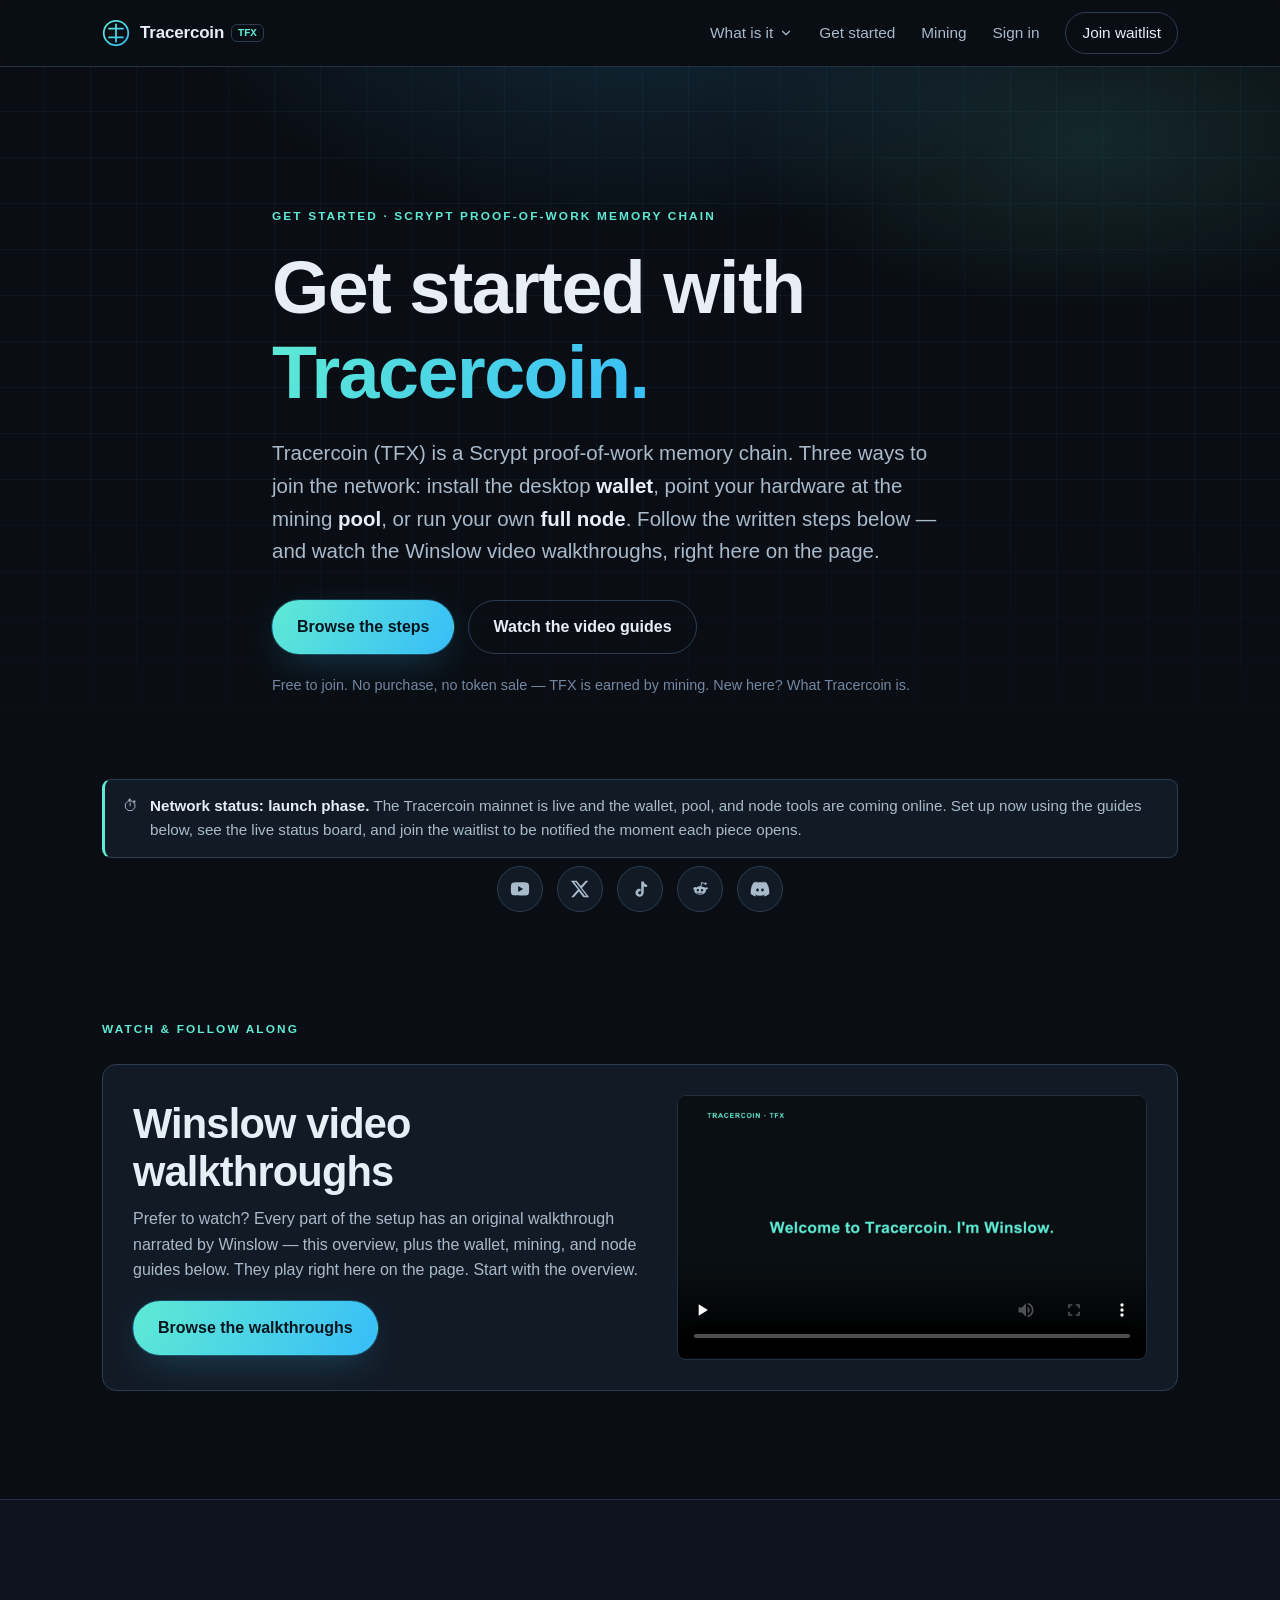
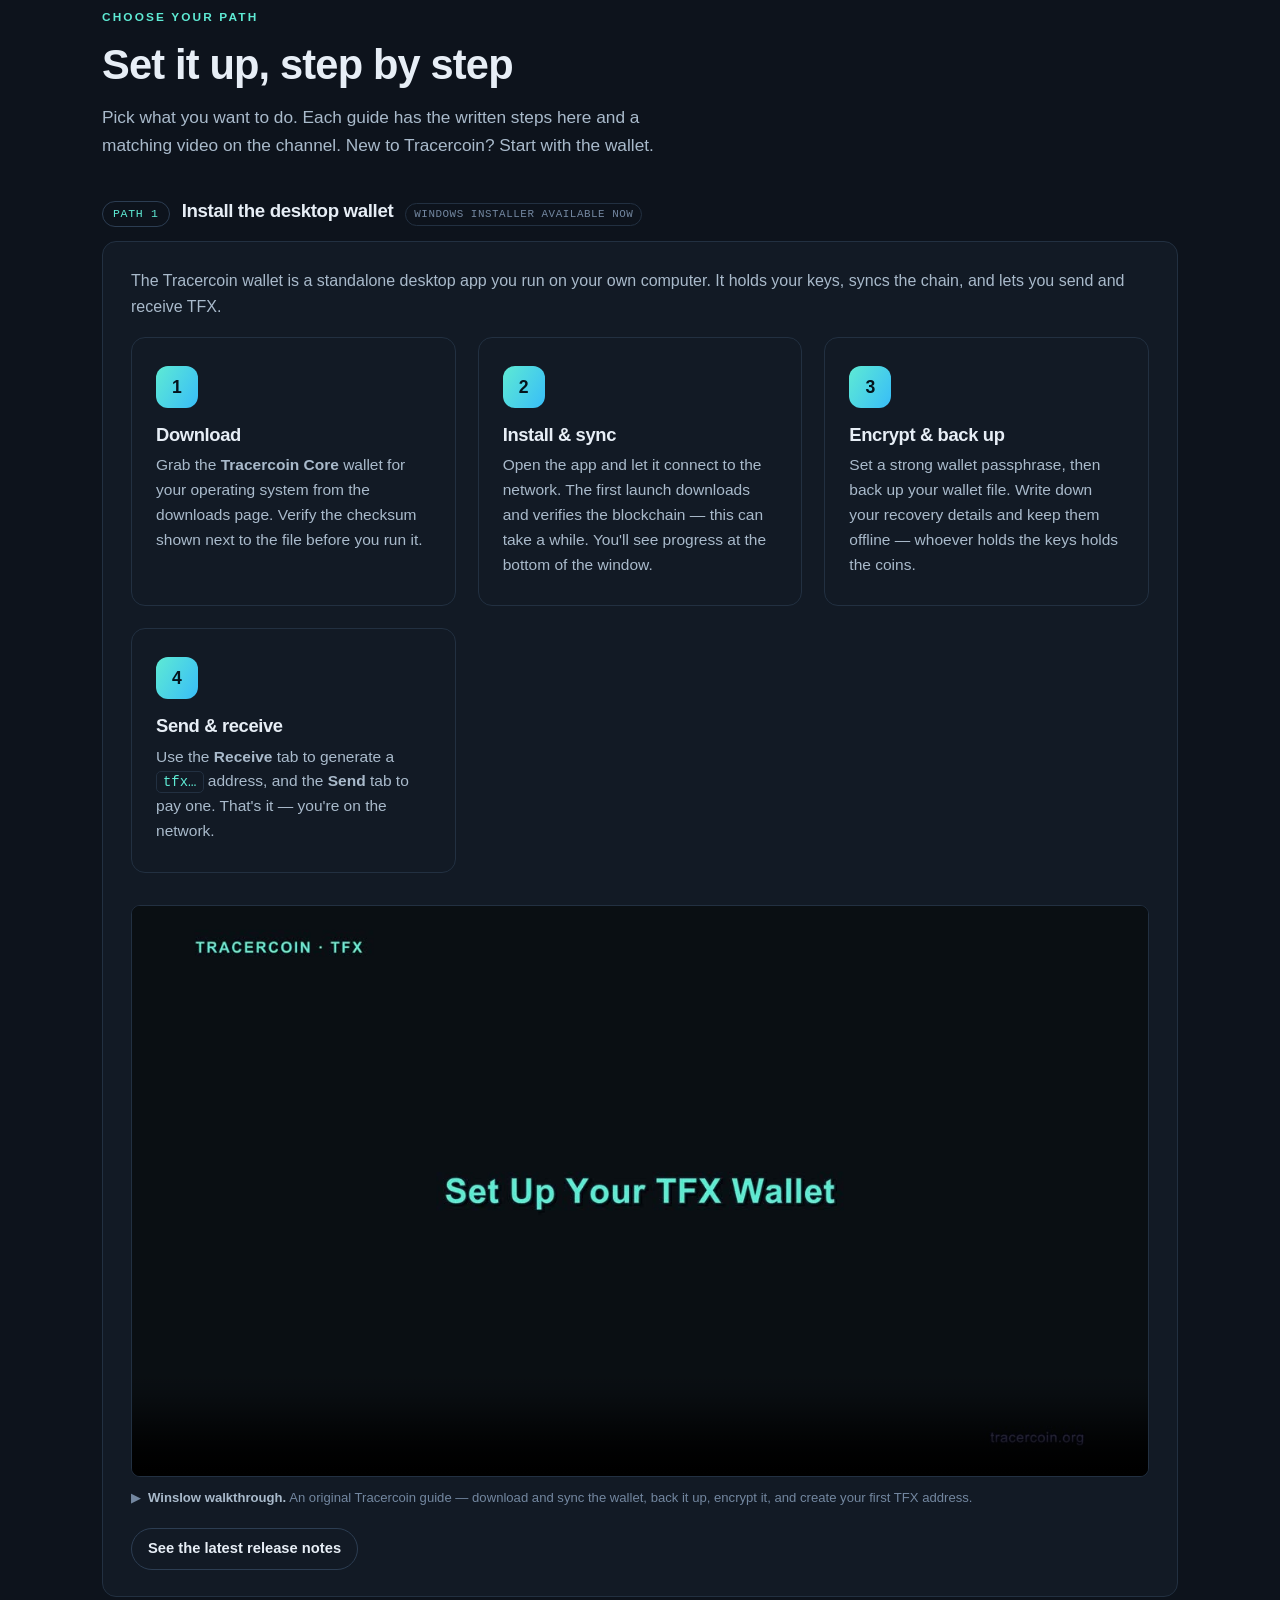
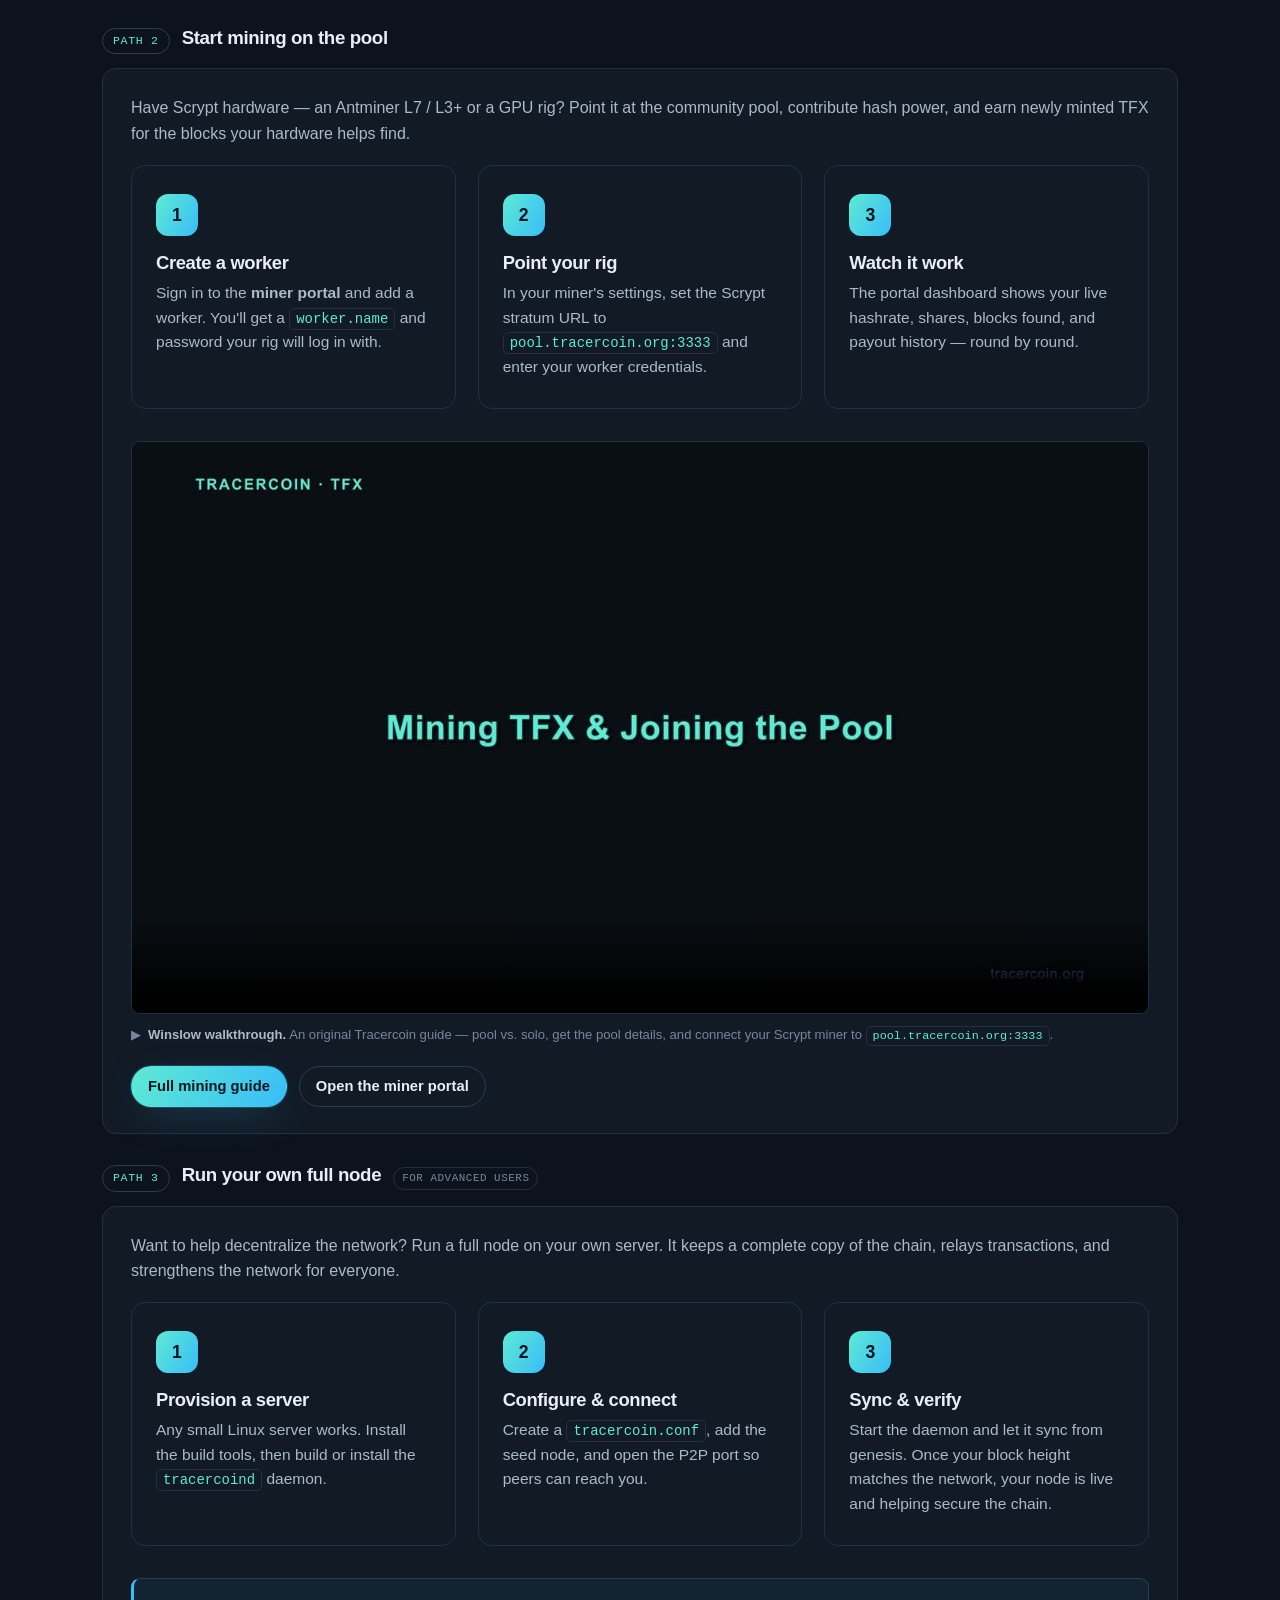
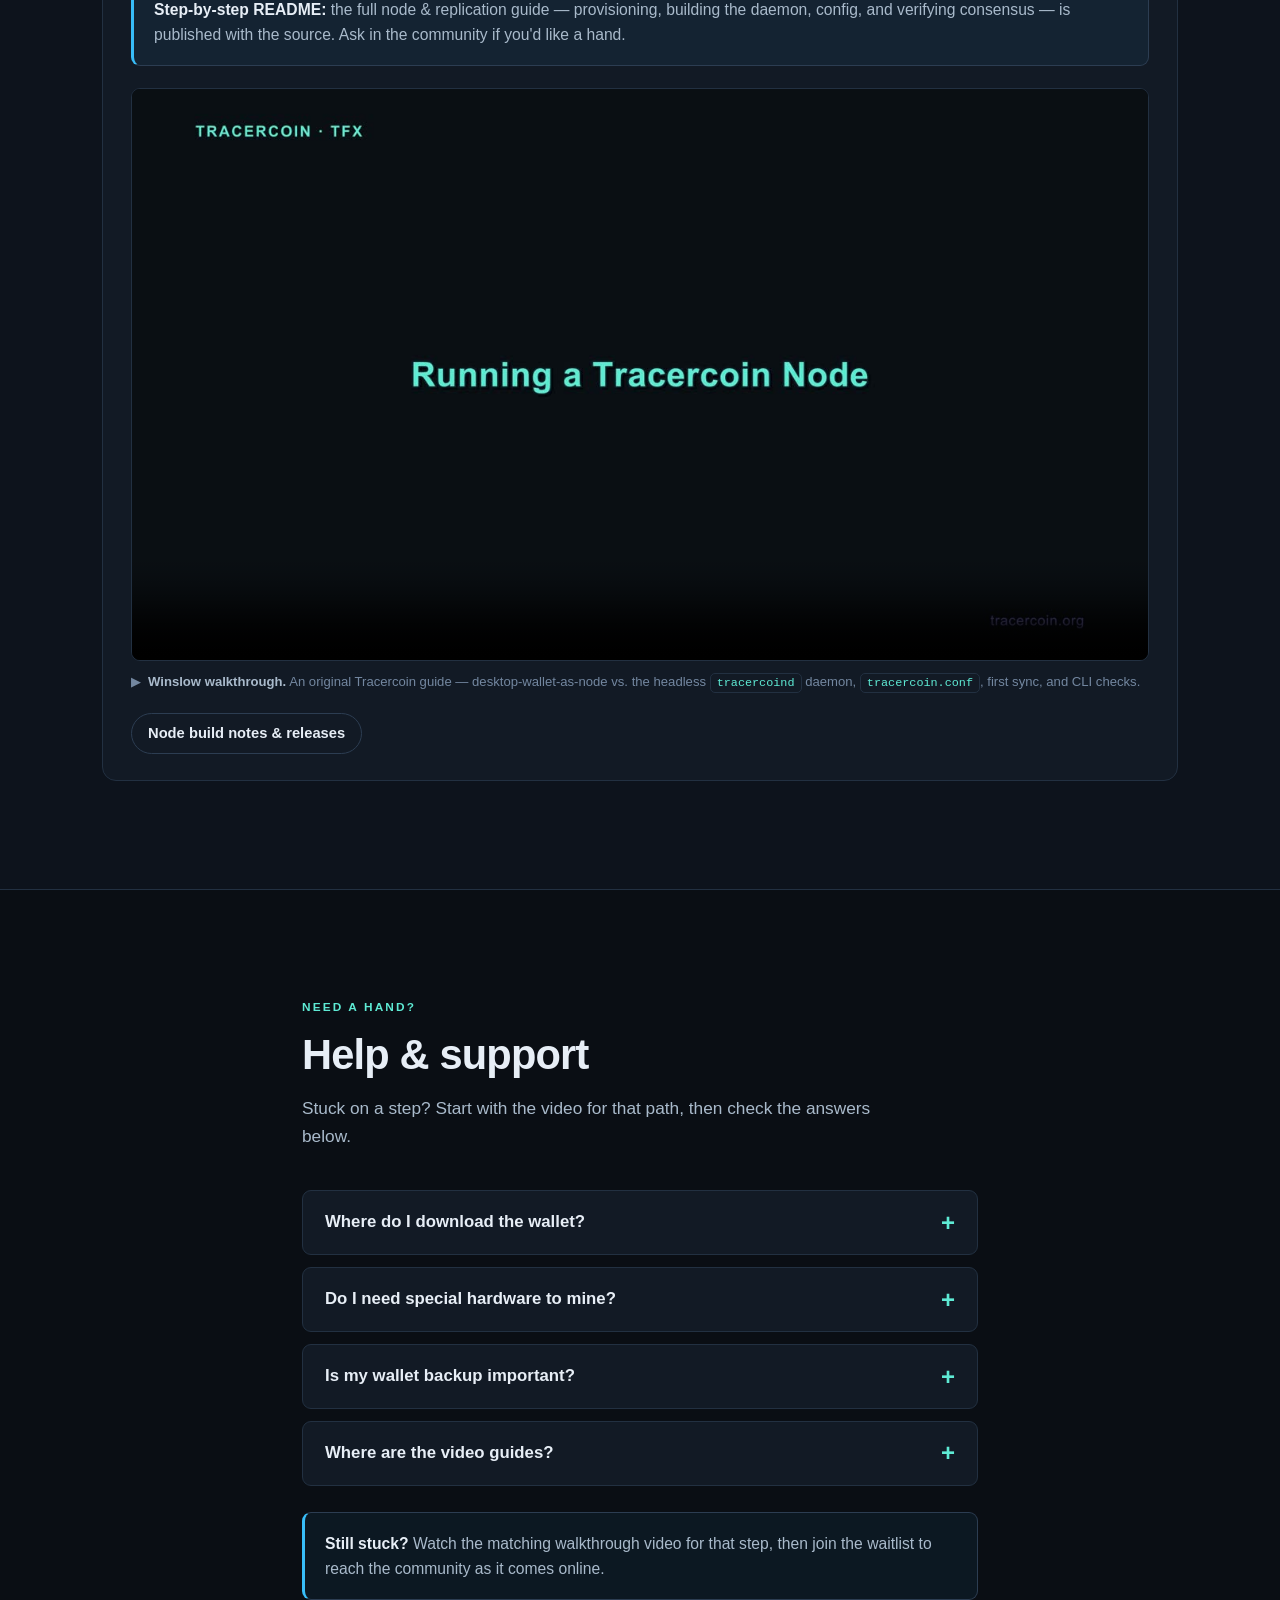
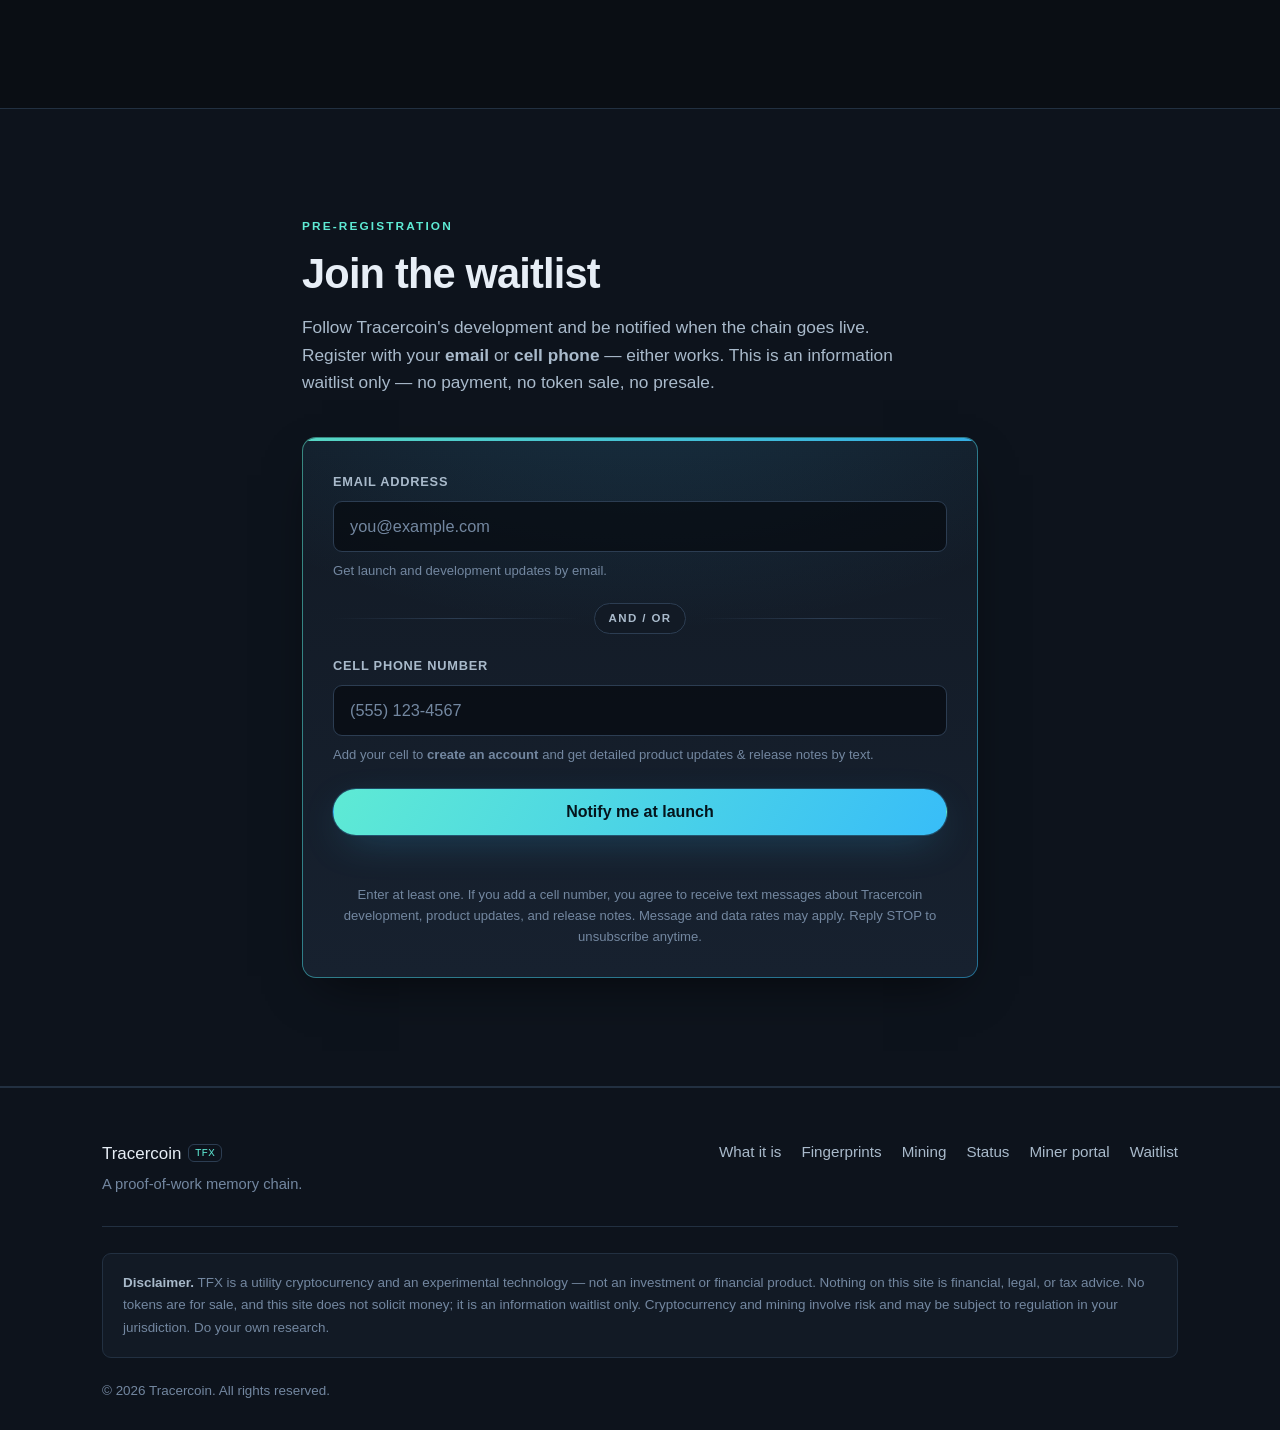
==== commit 4807983f: "Add social platform icon row (YouTube/X/TikTok/Reddit/Discord) on home, between status banner and vi" ====
--- a/index.html
+++ b/index.html
@@ -97,6 +97,12 @@
       text-transform: uppercase; color: var(--text-dim);
       border: 1px solid var(--border); border-radius: 999px; padding: 2px 8px;
     }
+    .social-row { display: flex; justify-content: center; gap: 14px; flex-wrap: wrap; margin: 4px auto 0; padding: 0; }
+    .social-row a { width: 46px; height: 46px; border-radius: 50%; display: grid; place-items: center;
+      color: var(--text-soft); border: 1px solid var(--border-2); background: var(--surface);
+      transition: transform .15s, color .15s, border-color .15s; }
+    .social-row a:hover { color: #fff; border-color: var(--accent); transform: translateY(-3px); }
+    .social-row svg { width: 20px; height: 20px; }
     @media (max-width: 720px) {
       .video-feature { grid-template-columns: 1fr; }
     }
@@ -184,6 +190,27 @@
       </div>
     </div>
 
+    <!-- ============ SOCIAL ROW ============ -->
+    <div class="container">
+      <nav class="social-row" aria-label="Tracercoin on social media">
+        <a href="https://www.youtube.com/@Tracercoin" target="_blank" rel="noopener" aria-label="Tracercoin on YouTube">
+          <svg viewBox="0 0 24 24" fill="currentColor" aria-hidden="true"><path d="M23 12s0-3.8-.5-5.6c-.3-1-1-1.8-2-2C18.8 4 12 4 12 4s-6.8 0-8.5.4c-1 .3-1.7 1-2 2C1 8.2 1 12 1 12s0 3.8.5 5.6c.3 1 1 1.7 2 2 1.7.4 8.5.4 8.5.4s6.8 0 8.5-.4c1-.3 1.7-1 2-2C23 15.8 23 12 23 12zM9.8 15.5v-7l6 3.5-6 3.5z"/></svg>
+        </a>
+        <a href="https://x.com/Tracercoin" target="_blank" rel="noopener" aria-label="Tracercoin on X">
+          <svg viewBox="0 0 24 24" fill="currentColor" aria-hidden="true"><path d="M18.9 2H22l-7.6 8.7L23 22h-6.9l-5.4-7-6.2 7H1.4l8.1-9.3L1 2h7.1l4.9 6.4L18.9 2zm-1.2 18h1.9L7.1 4H5.1L17.7 20z"/></svg>
+        </a>
+        <a href="https://www.tiktok.com/@Tracercoin" target="_blank" rel="noopener" aria-label="Tracercoin on TikTok">
+          <svg viewBox="0 0 24 24" fill="currentColor" aria-hidden="true"><path d="M16.5 3c.3 2.3 1.8 3.9 4 4v2.7c-1.3.1-2.6-.3-4-1.1v6.9c0 4.3-3.5 6.5-6.6 5.4-3-.9-4.2-4.5-2.5-7 1.2-1.8 3.4-2.5 5.4-2v2.9c-.4-.1-.9-.2-1.4-.1-1.2.2-1.9 1.3-1.6 2.5.3 1.2 1.6 1.8 2.7 1.2.7-.4 1-1.1 1-1.9V3h3z"/></svg>
+        </a>
+        <a href="https://www.reddit.com/r/Tracercoin" target="_blank" rel="noopener" aria-label="Tracercoin on Reddit">
+          <svg viewBox="0 0 24 24" fill="currentColor" aria-hidden="true"><path d="M22 12c0-1.1-.9-2-2-2-.5 0-1 .2-1.4.6-1.4-.9-3.1-1.5-5-1.6l.9-4 2.8.6c0 .8.6 1.4 1.4 1.4s1.4-.7 1.4-1.5-.6-1.4-1.4-1.4c-.6 0-1.1.3-1.3.8L14 3.6c-.2 0-.3.1-.4.3l-1 4.6c-2 .1-3.7.7-5.1 1.6-.4-.4-.9-.6-1.5-.6-1.1 0-2 .9-2 2 0 .8.5 1.5 1.1 1.8v.5c0 2.8 3.1 5 7 5s7-2.2 7-5v-.5c.7-.3 1.4-1 1.4-1.8zM8 13.5c0-.8.6-1.5 1.4-1.5s1.4.7 1.4 1.5-.6 1.4-1.4 1.4S8 14.3 8 13.5zm6.7 3.3c-.9.9-2.6.9-3.4.9s-2.5 0-3.4-.9c-.1-.1-.1-.4 0-.5.1-.1.4-.1.5 0 .6.6 1.8.8 2.9.8s2.3-.2 2.9-.8c.1-.1.4-.1.5 0 .2.2.2.4 0 .5zm-.3-1.9c-.8 0-1.4-.6-1.4-1.4s.6-1.5 1.4-1.5 1.4.7 1.4 1.5-.6 1.4-1.4 1.4z"/></svg>
+        </a>
+        <a href="https://discord.gg/tracercoin" target="_blank" rel="noopener" aria-label="Tracercoin on Discord">
+          <svg viewBox="0 0 24 24" fill="currentColor" aria-hidden="true"><path d="M20 4.5A19 19 0 0015.4 3l-.3.5a17 17 0 015.3 2.7C18 4.6 15 4 12 4s-6 .6-8.4 2.2A17 17 0 018.9 3.5L8.6 3A19 19 0 004 4.5 20 20 0 001 18a19 19 0 005.8 3l.7-1.2c-.6-.2-1.2-.5-1.8-.9l.4-.3a13 13 0 0011.8 0l.4.3c-.6.4-1.2.7-1.8.9l.7 1.2A19 19 0 0023 18 20 20 0 0020 4.5zM9 15c-.9 0-1.6-.8-1.6-1.8S8.1 11.4 9 11.4s1.6.8 1.6 1.8S9.9 15 9 15zm6 0c-.9 0-1.6-.8-1.6-1.8s.7-1.8 1.6-1.8 1.6.8 1.6 1.8S15.9 15 15 15z"/></svg>
+        </a>
+      </nav>
+    </div>
+
     <!-- ============ VIDEO CHANNEL FEATURE ============ -->
     <section class="section" aria-labelledby="video-title">
       <div class="container">
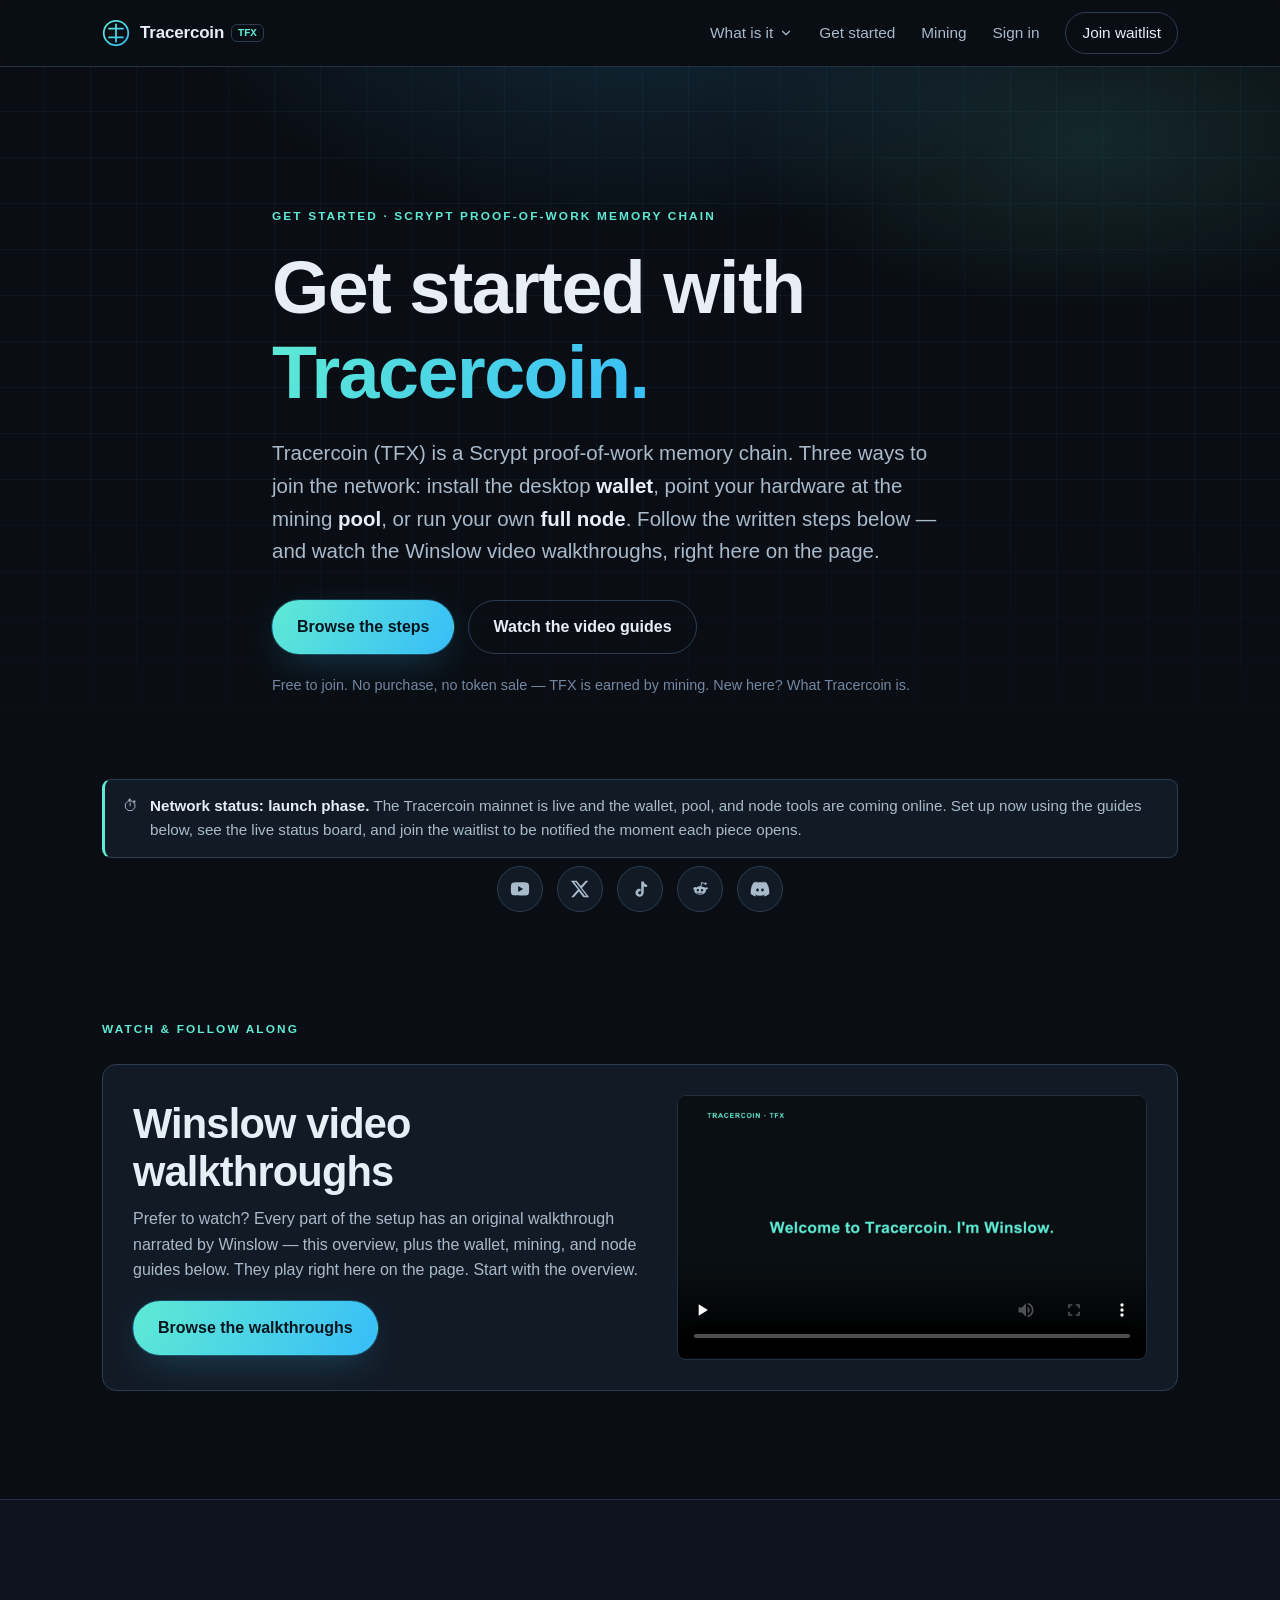
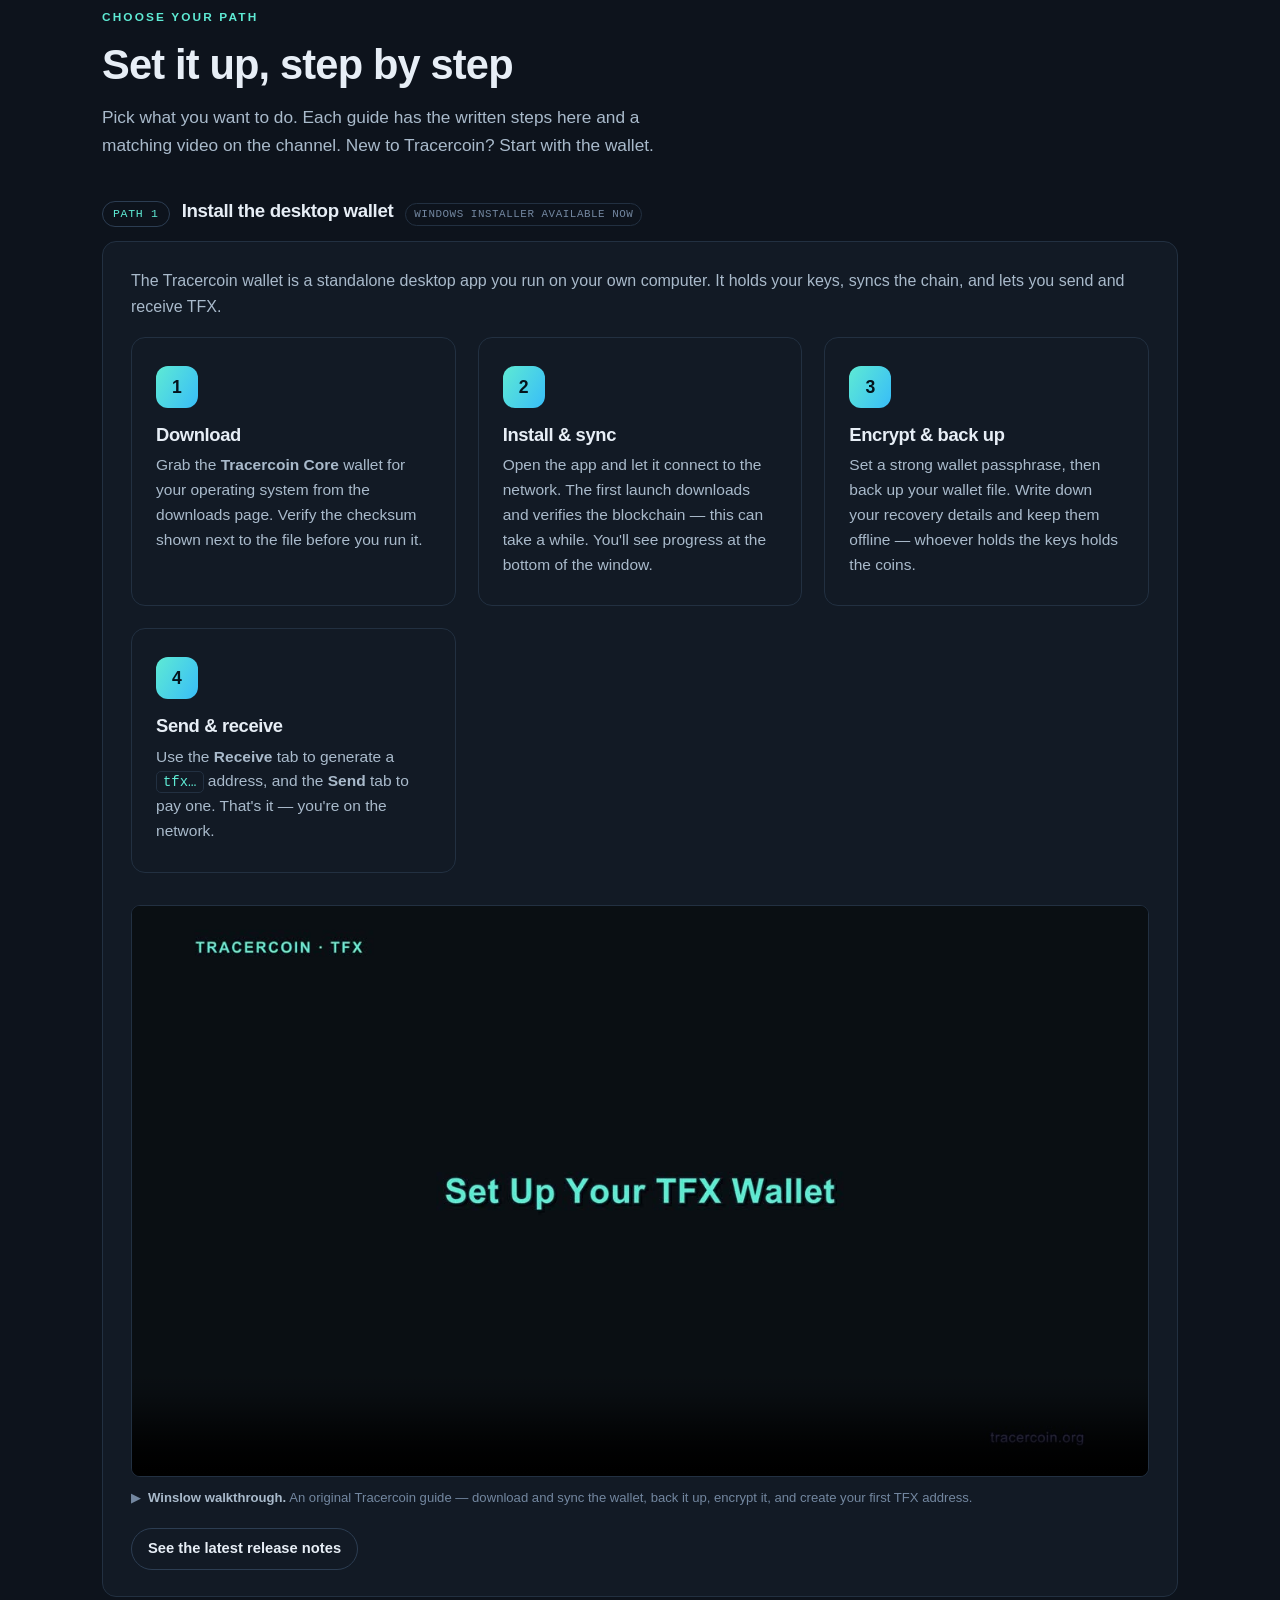
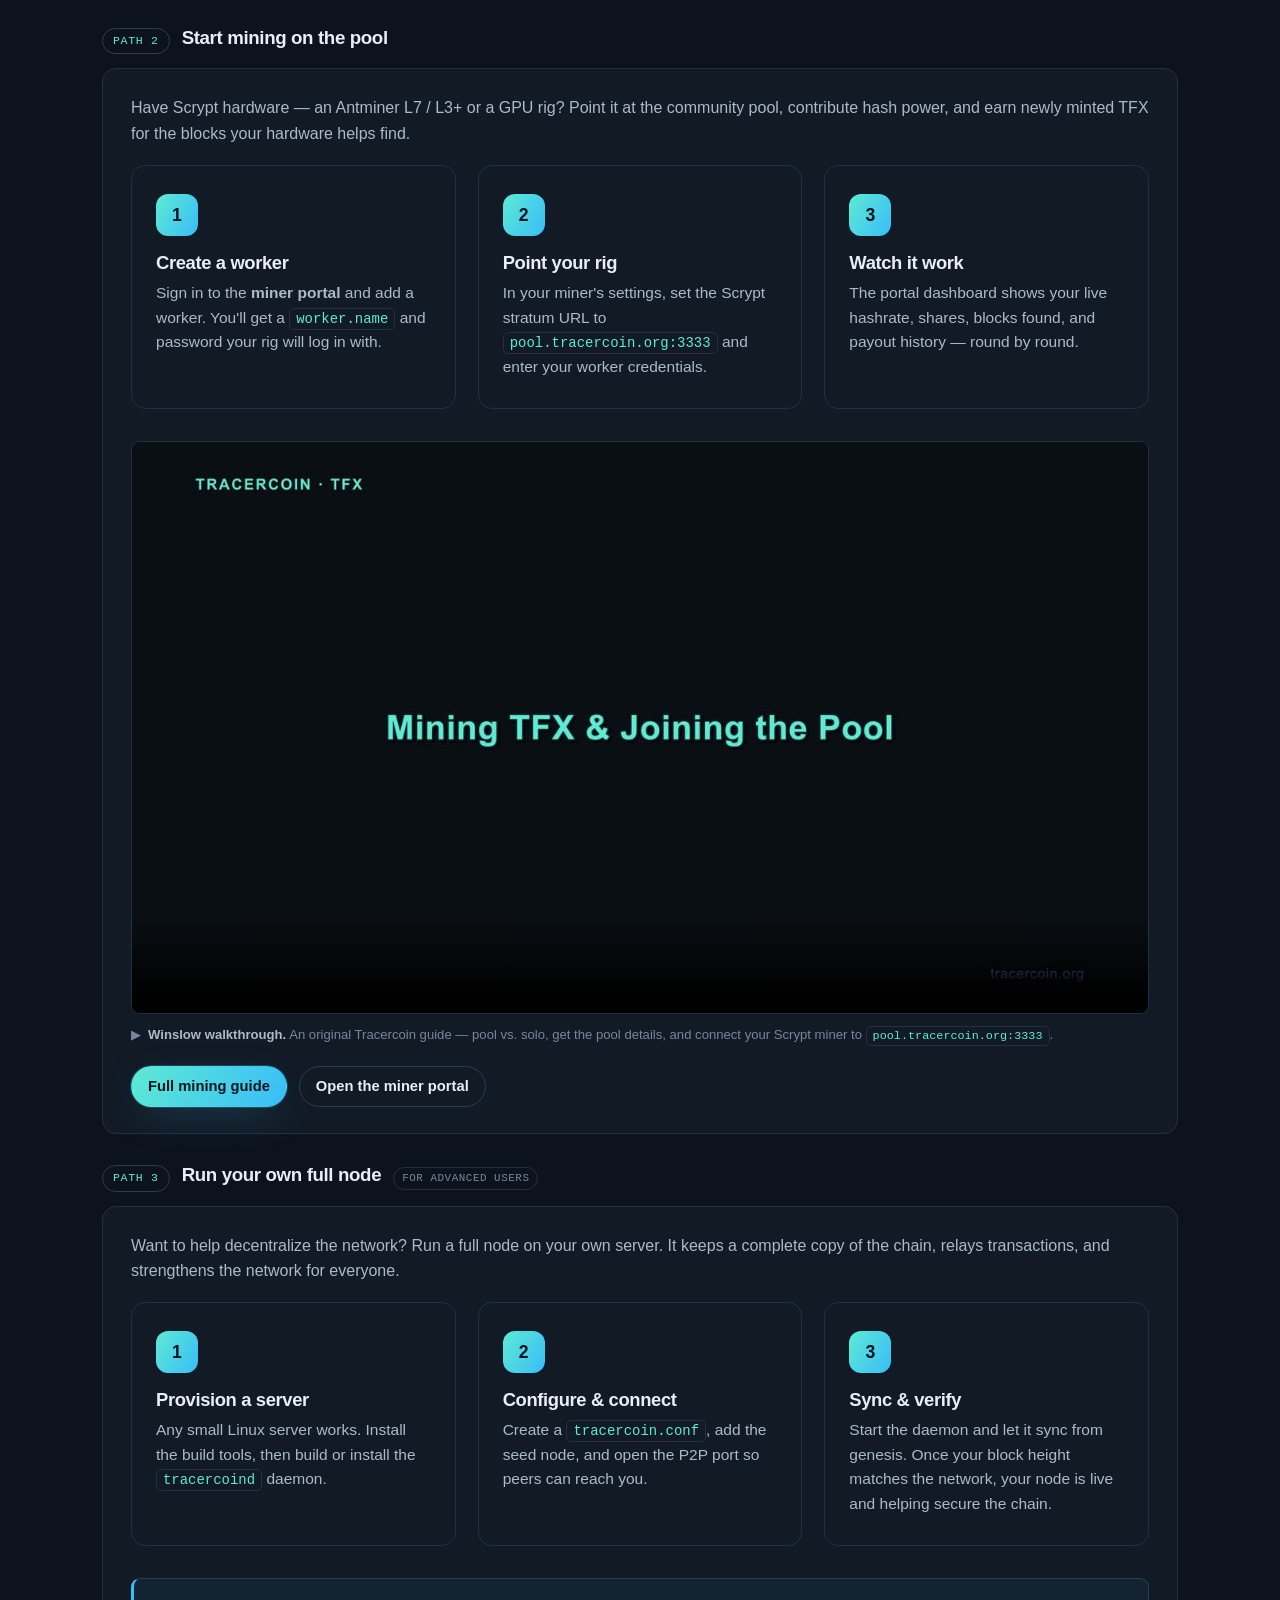
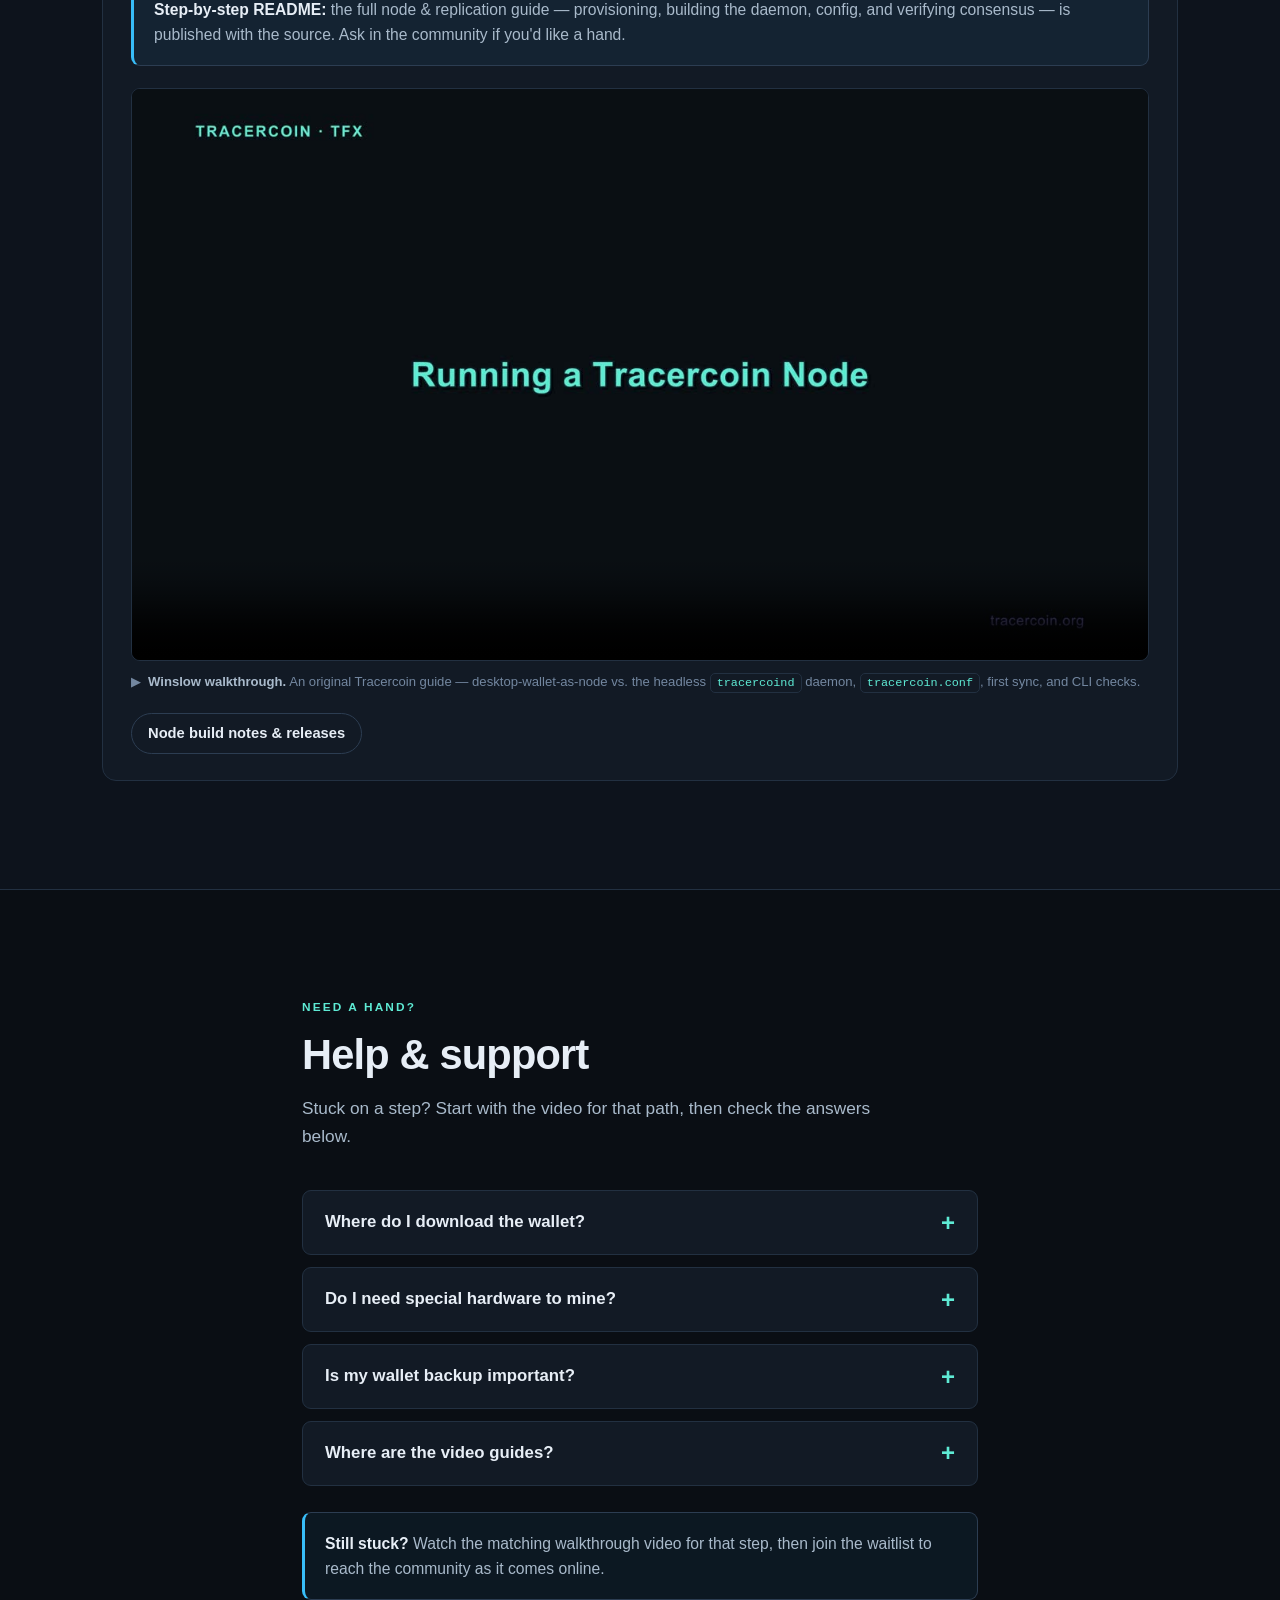
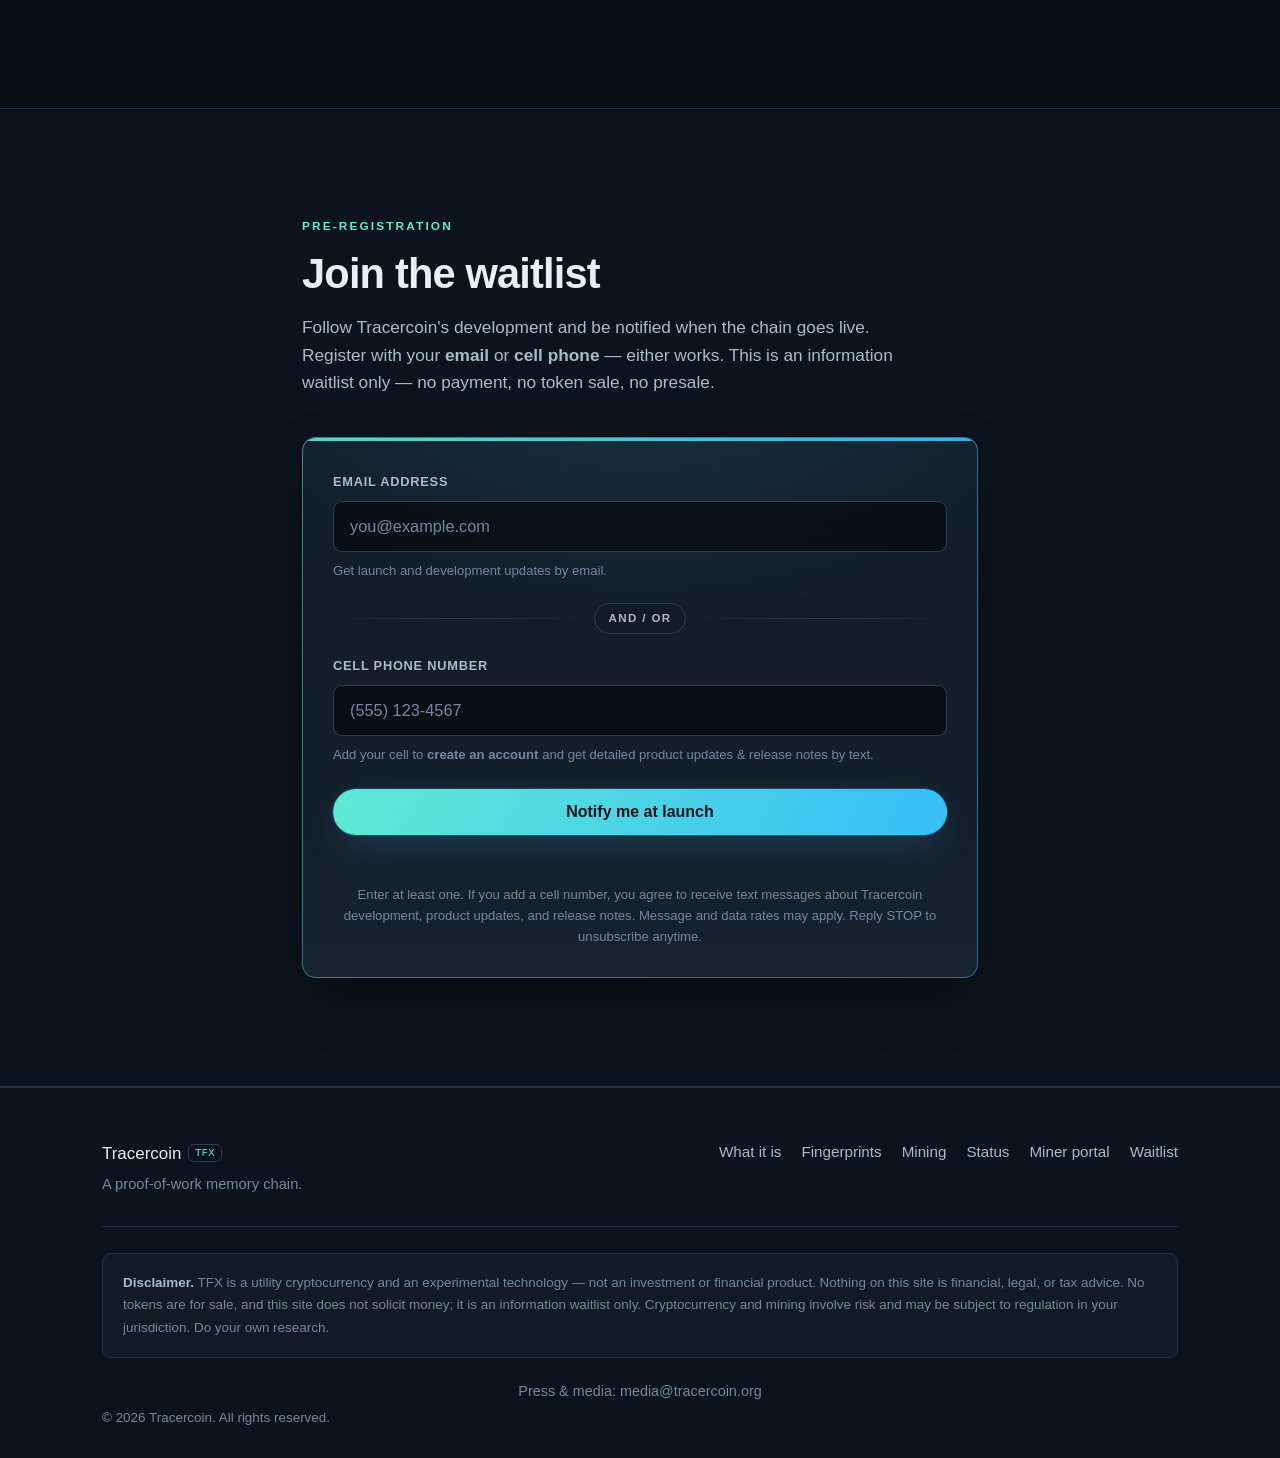
==== commit 942a58aa: "Add media@tracercoin.org press/media contact to the home footer" ====
--- a/index.html
+++ b/index.html
@@ -196,7 +196,7 @@
         <a href="https://www.youtube.com/@Tracercoin" target="_blank" rel="noopener" aria-label="Tracercoin on YouTube">
           <svg viewBox="0 0 24 24" fill="currentColor" aria-hidden="true"><path d="M23 12s0-3.8-.5-5.6c-.3-1-1-1.8-2-2C18.8 4 12 4 12 4s-6.8 0-8.5.4c-1 .3-1.7 1-2 2C1 8.2 1 12 1 12s0 3.8.5 5.6c.3 1 1 1.7 2 2 1.7.4 8.5.4 8.5.4s6.8 0 8.5-.4c1-.3 1.7-1 2-2C23 15.8 23 12 23 12zM9.8 15.5v-7l6 3.5-6 3.5z"/></svg>
         </a>
-        <a href="https://x.com/Tracercoin" target="_blank" rel="noopener" aria-label="Tracercoin on X">
+        <a href="https://x.com/Tracercoinmedia" target="_blank" rel="noopener" aria-label="Tracercoin on X">
           <svg viewBox="0 0 24 24" fill="currentColor" aria-hidden="true"><path d="M18.9 2H22l-7.6 8.7L23 22h-6.9l-5.4-7-6.2 7H1.4l8.1-9.3L1 2h7.1l4.9 6.4L18.9 2zm-1.2 18h1.9L7.1 4H5.1L17.7 20z"/></svg>
         </a>
         <a href="https://www.tiktok.com/@Tracercoin" target="_blank" rel="noopener" aria-label="Tracercoin on TikTok">
@@ -205,7 +205,7 @@
         <a href="https://www.reddit.com/r/Tracercoin" target="_blank" rel="noopener" aria-label="Tracercoin on Reddit">
           <svg viewBox="0 0 24 24" fill="currentColor" aria-hidden="true"><path d="M22 12c0-1.1-.9-2-2-2-.5 0-1 .2-1.4.6-1.4-.9-3.1-1.5-5-1.6l.9-4 2.8.6c0 .8.6 1.4 1.4 1.4s1.4-.7 1.4-1.5-.6-1.4-1.4-1.4c-.6 0-1.1.3-1.3.8L14 3.6c-.2 0-.3.1-.4.3l-1 4.6c-2 .1-3.7.7-5.1 1.6-.4-.4-.9-.6-1.5-.6-1.1 0-2 .9-2 2 0 .8.5 1.5 1.1 1.8v.5c0 2.8 3.1 5 7 5s7-2.2 7-5v-.5c.7-.3 1.4-1 1.4-1.8zM8 13.5c0-.8.6-1.5 1.4-1.5s1.4.7 1.4 1.5-.6 1.4-1.4 1.4S8 14.3 8 13.5zm6.7 3.3c-.9.9-2.6.9-3.4.9s-2.5 0-3.4-.9c-.1-.1-.1-.4 0-.5.1-.1.4-.1.5 0 .6.6 1.8.8 2.9.8s2.3-.2 2.9-.8c.1-.1.4-.1.5 0 .2.2.2.4 0 .5zm-.3-1.9c-.8 0-1.4-.6-1.4-1.4s.6-1.5 1.4-1.5 1.4.7 1.4 1.5-.6 1.4-1.4 1.4z"/></svg>
         </a>
-        <a href="https://discord.gg/tracercoin" target="_blank" rel="noopener" aria-label="Tracercoin on Discord">
+        <a href="https://discord.gg/sK4VwBD5v" target="_blank" rel="noopener" aria-label="Tracercoin on Discord">
           <svg viewBox="0 0 24 24" fill="currentColor" aria-hidden="true"><path d="M20 4.5A19 19 0 0015.4 3l-.3.5a17 17 0 015.3 2.7C18 4.6 15 4 12 4s-6 .6-8.4 2.2A17 17 0 018.9 3.5L8.6 3A19 19 0 004 4.5 20 20 0 001 18a19 19 0 005.8 3l.7-1.2c-.6-.2-1.2-.5-1.8-.9l.4-.3a13 13 0 0011.8 0l.4.3c-.6.4-1.2.7-1.8.9l.7 1.2A19 19 0 0023 18 20 20 0 0020 4.5zM9 15c-.9 0-1.6-.8-1.6-1.8S8.1 11.4 9 11.4s1.6.8 1.6 1.8S9.9 15 9 15zm6 0c-.9 0-1.6-.8-1.6-1.8s.7-1.8 1.6-1.8 1.6.8 1.6 1.8S15.9 15 15 15z"/></svg>
         </a>
       </nav>
@@ -548,6 +548,7 @@
         </p>
       </div>
 
+      <p style="text-align:center;color:var(--text-dim);font-size:.9rem;margin:0 0 4px;">Press &amp; media: <a href="mailto:media@tracercoin.org">media@tracercoin.org</a></p>
       <p class="copyright">&copy; <span id="year">2026</span> Tracercoin. All rights reserved.</p>
     </div>
   </footer>
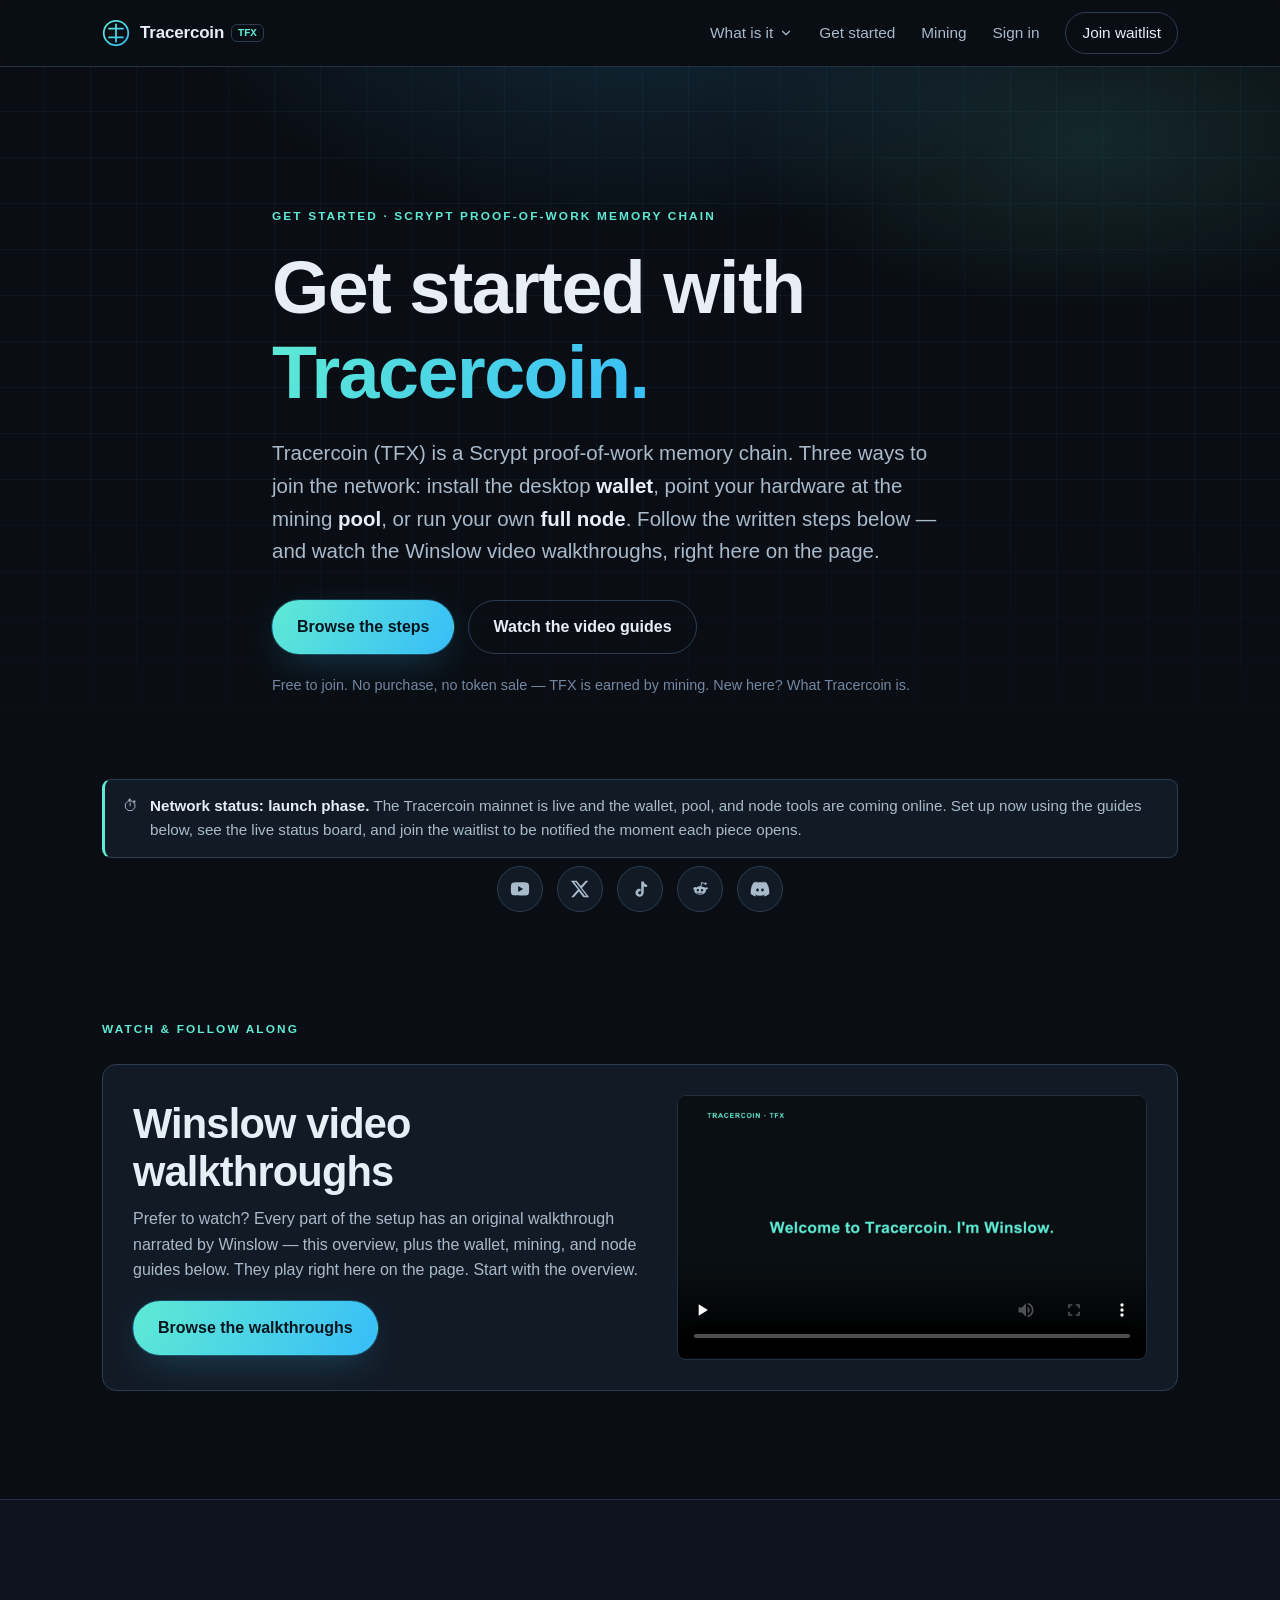
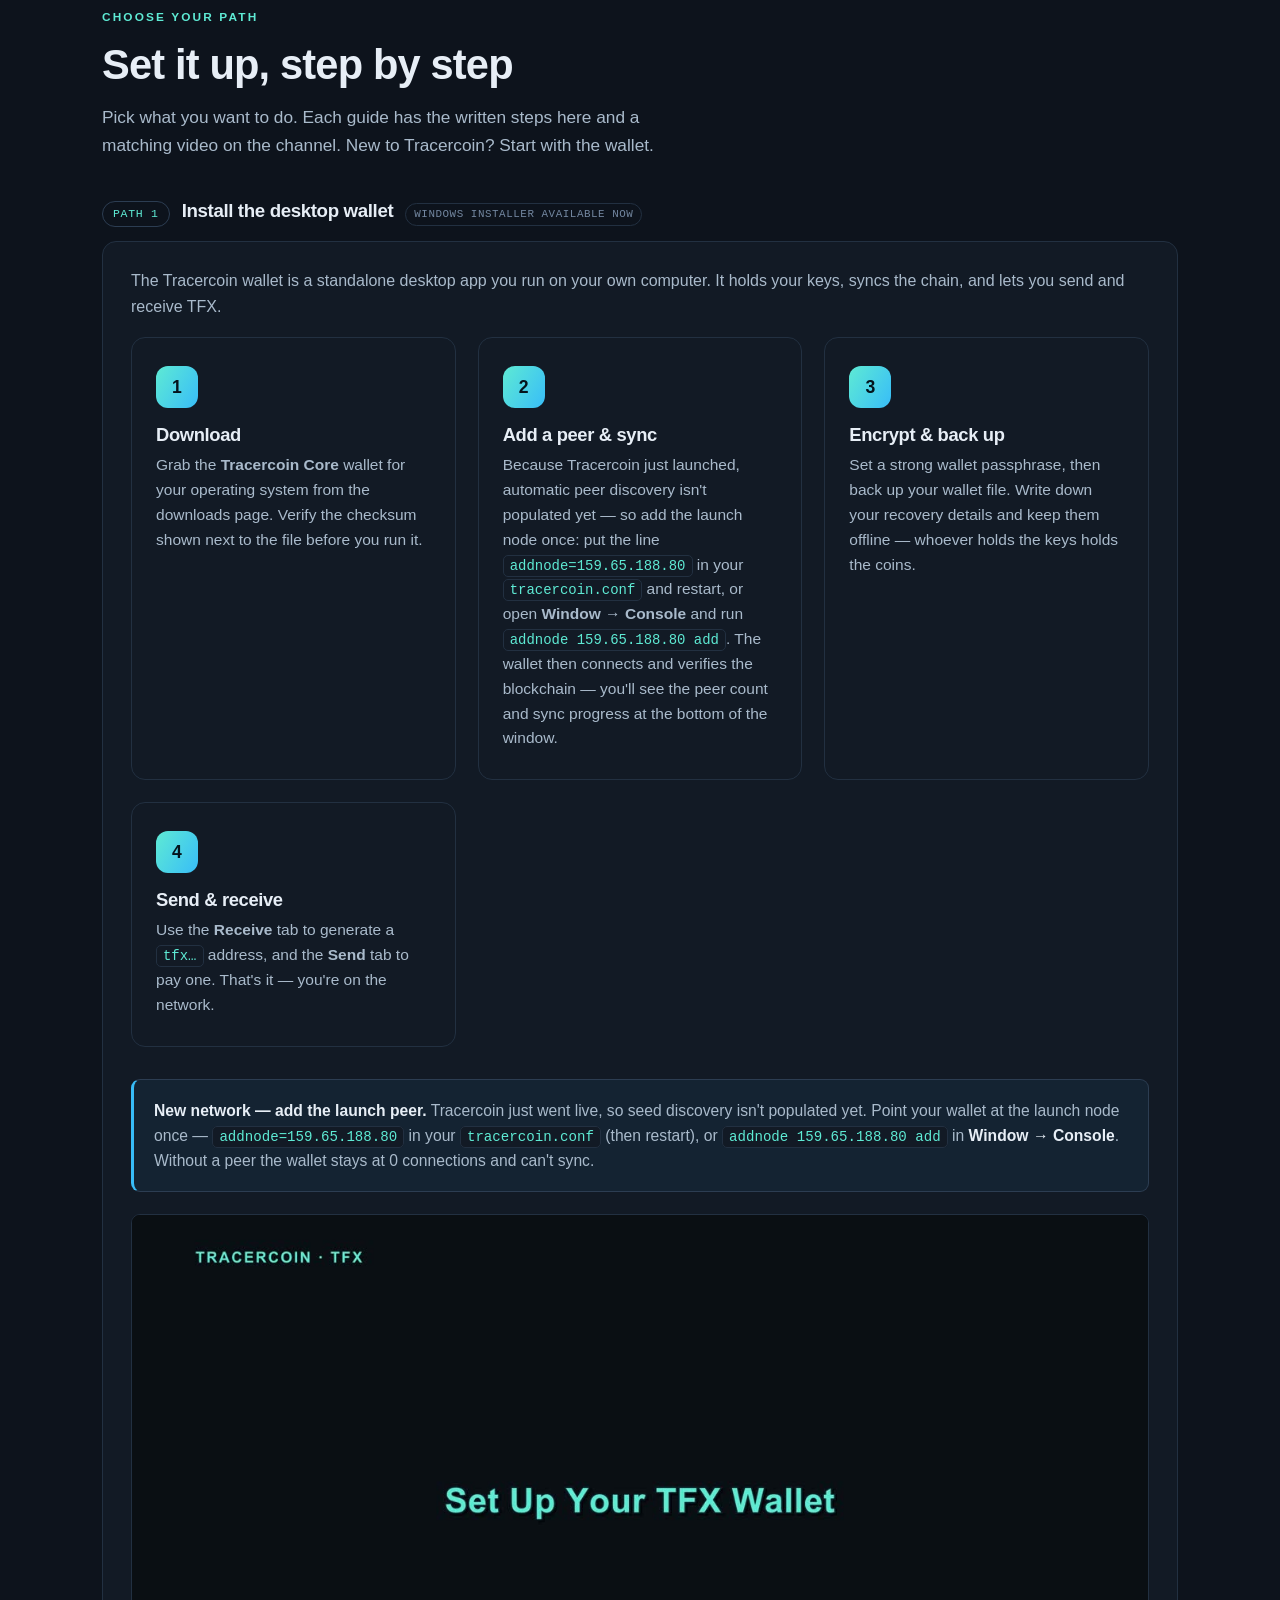
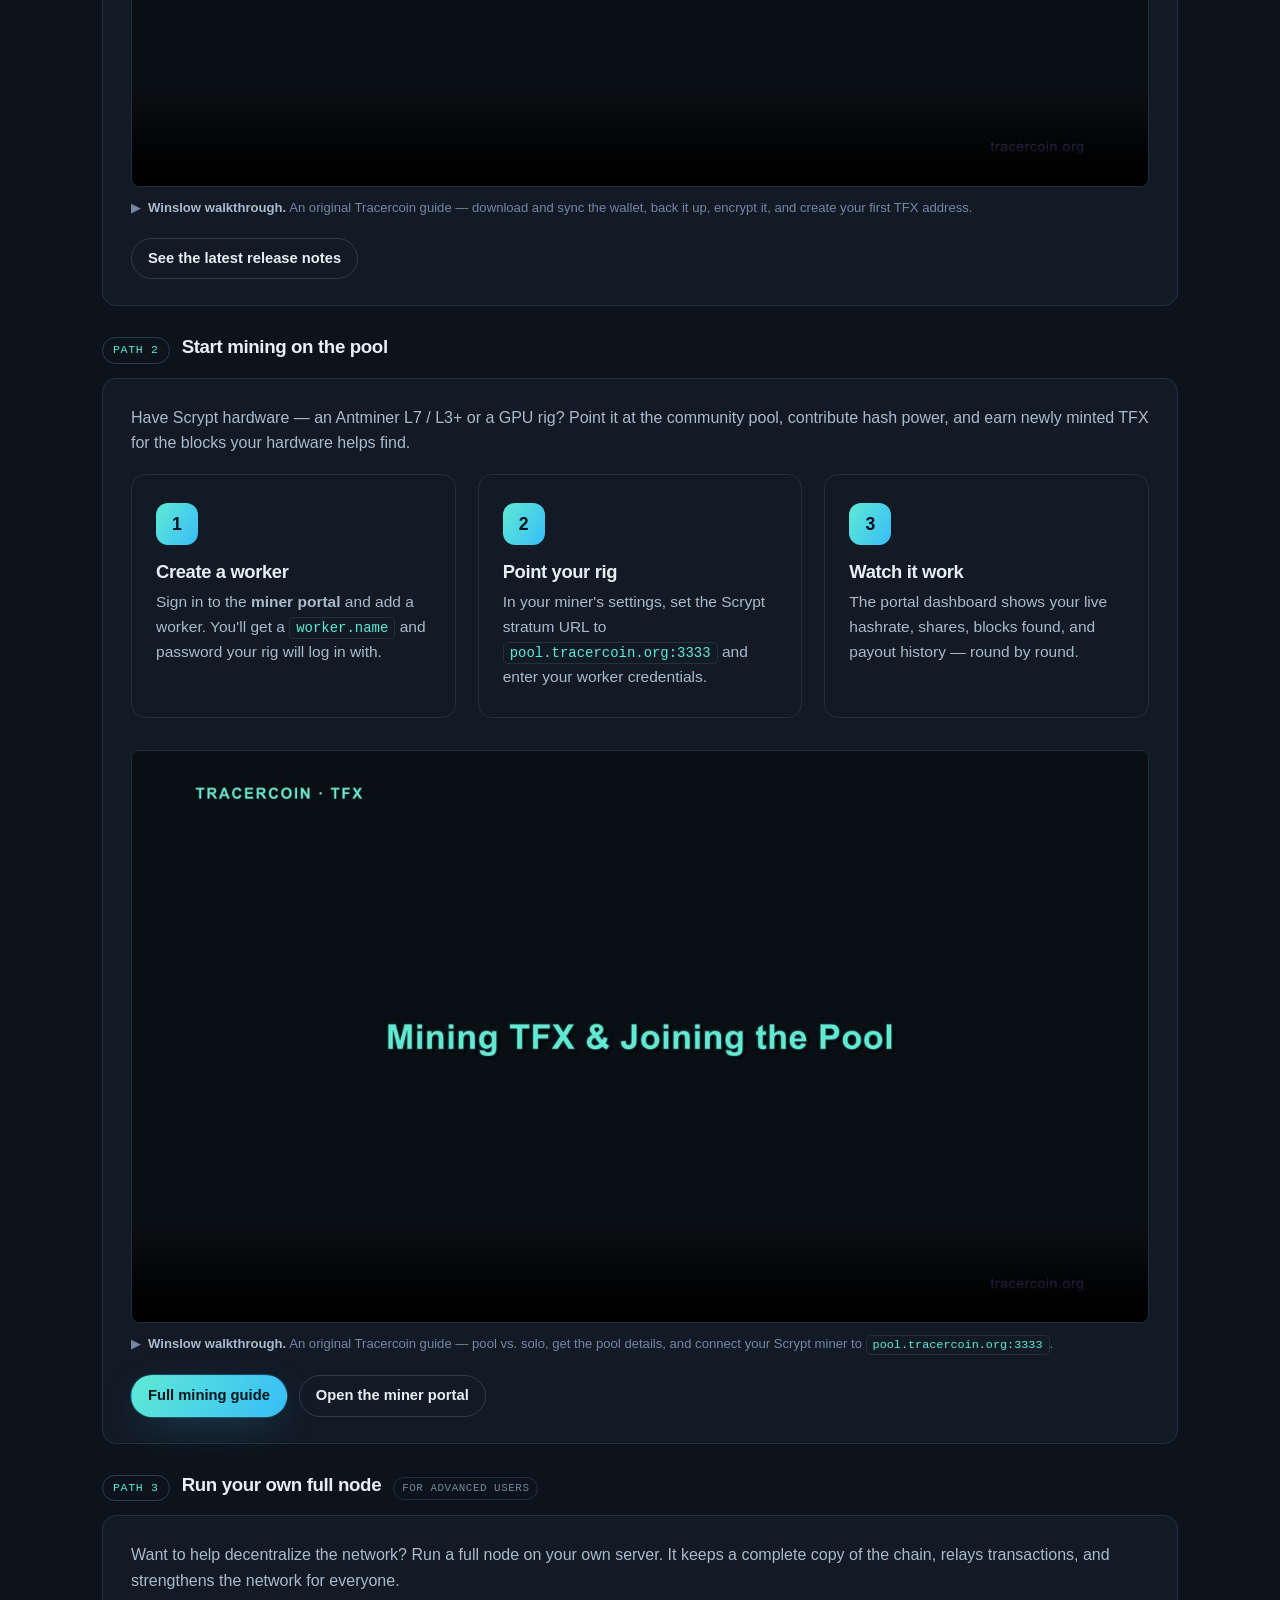
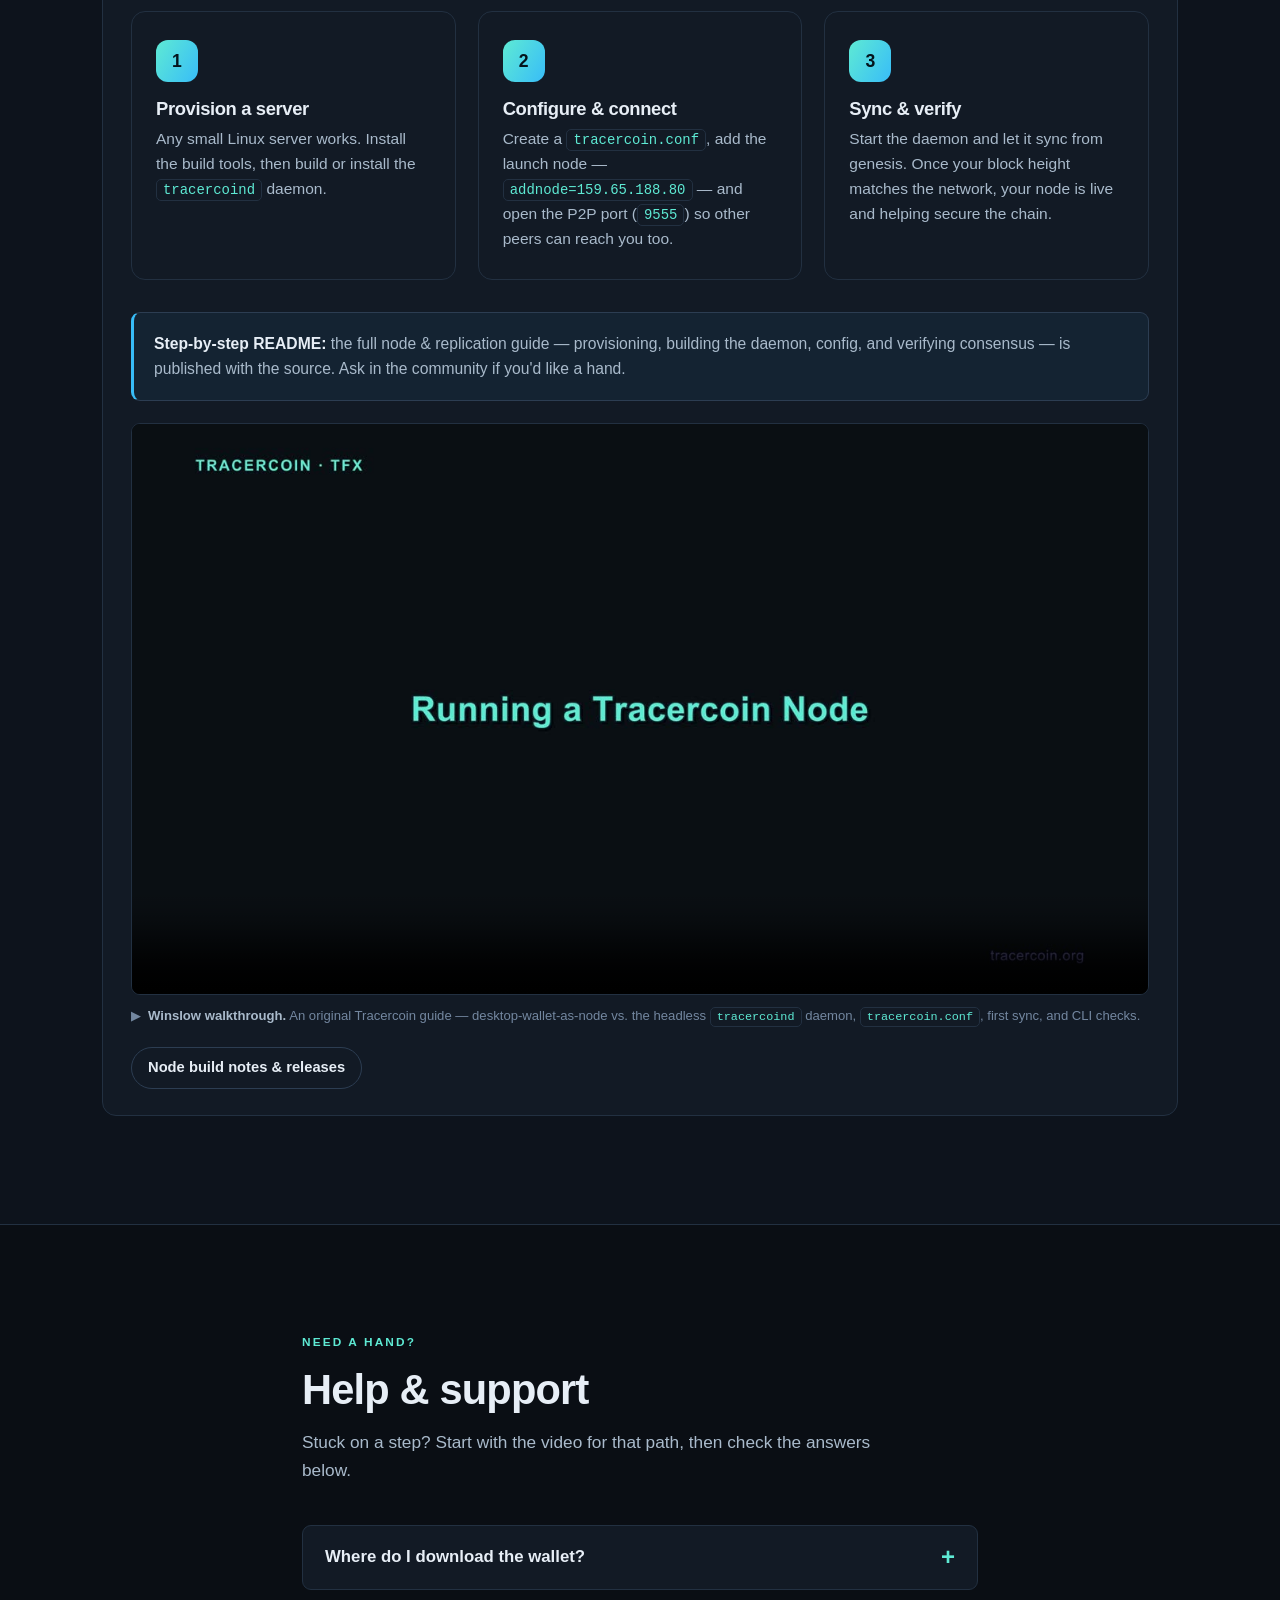
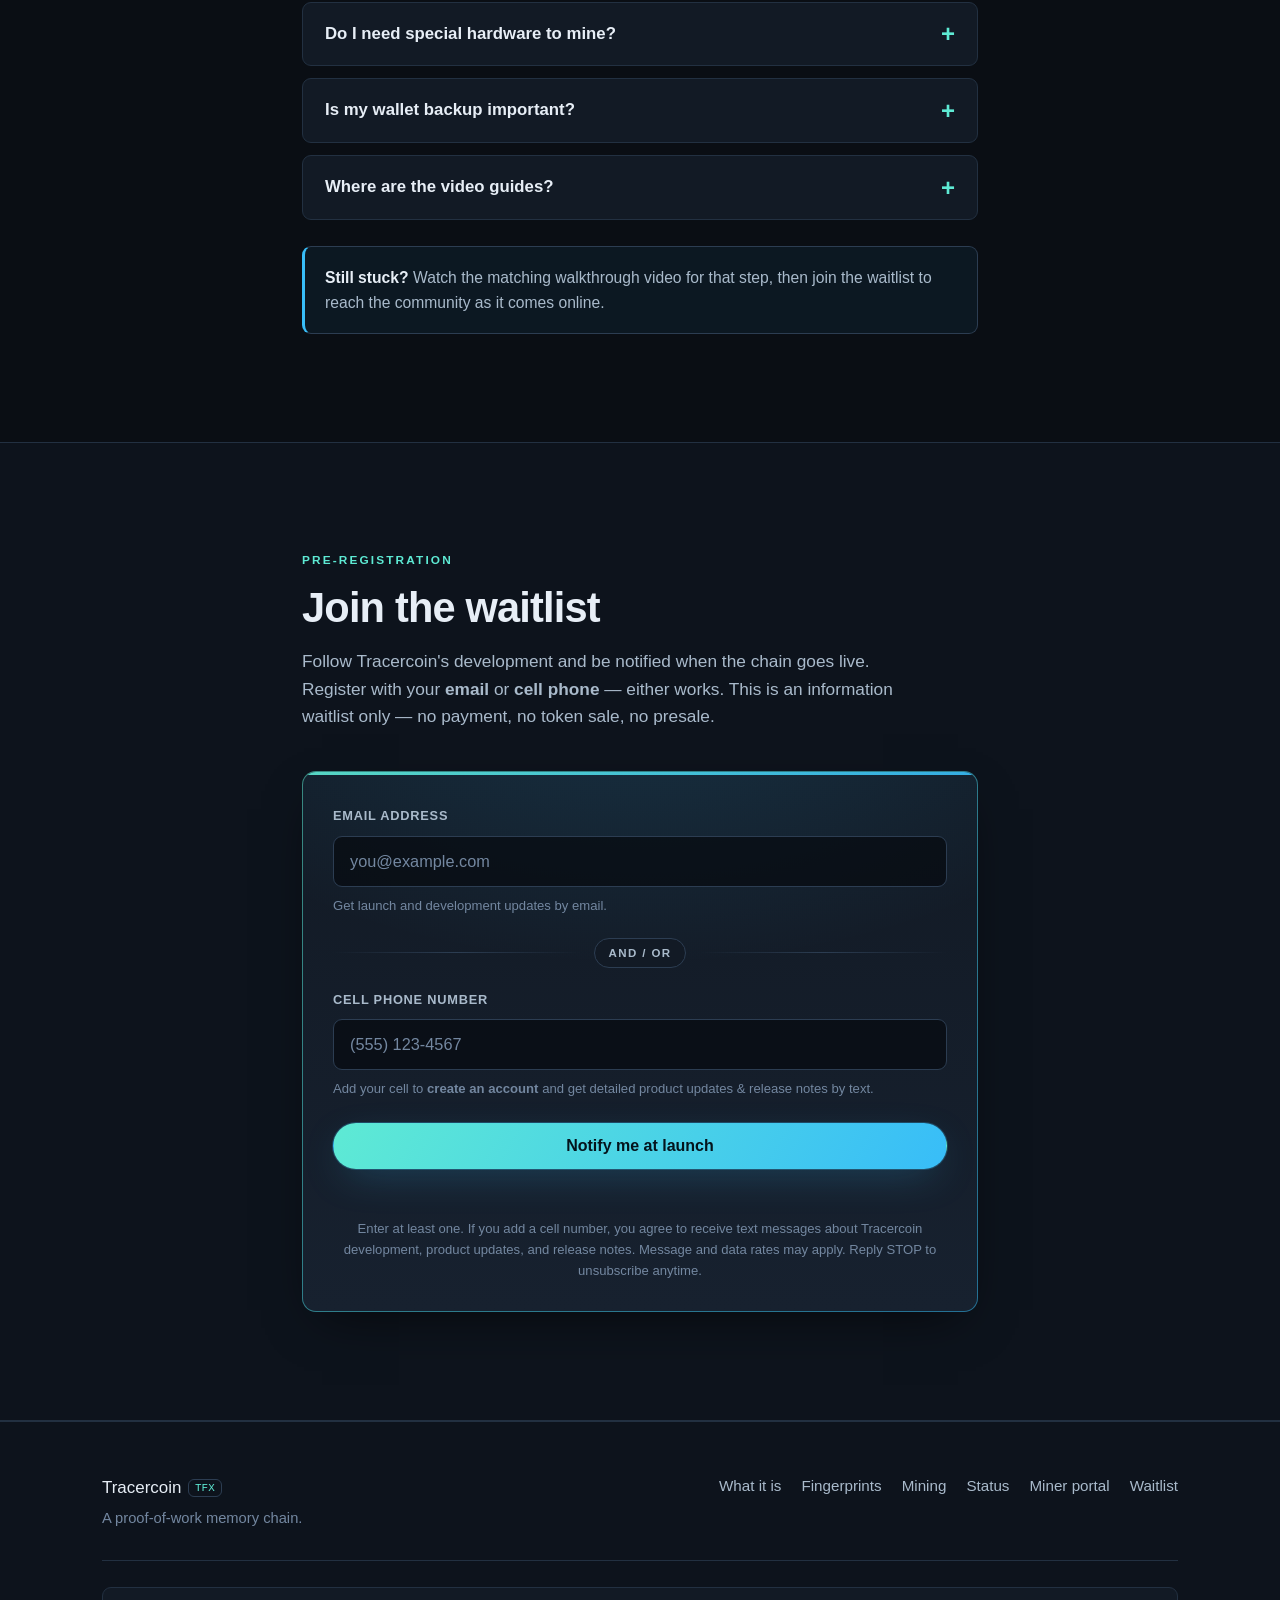
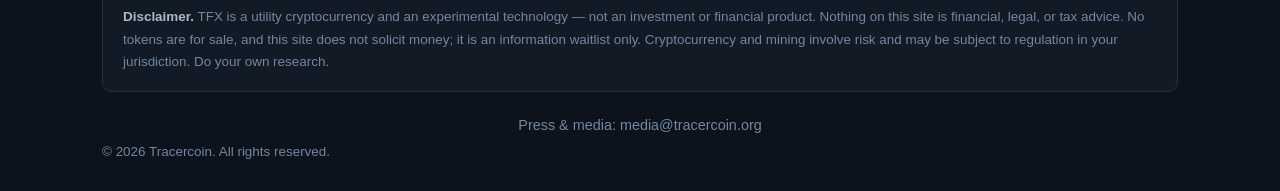
==== commit 177cc2ab: "Get-started: add the launch peer (addnode=159.65.188.80) so new wallets/nodes can sync The mainnet h" ====
--- a/index.html
+++ b/index.html
@@ -266,8 +266,8 @@
               </li>
               <li class="step">
                 <div class="step-num" aria-hidden="true">2</div>
-                <h3>Install &amp; sync</h3>
-                <p>Open the app and let it connect to the network. The first launch downloads and verifies the blockchain — this can take a while. You'll see progress at the bottom of the window.</p>
+                <h3>Add a peer &amp; sync</h3>
+                <p>Because Tracercoin just launched, automatic peer discovery isn't populated yet — so add the launch node once: put the line <span class="inline-code">addnode=159.65.188.80</span> in your <span class="inline-code">tracercoin.conf</span> and restart, or open <strong>Window → Console</strong> and run <span class="inline-code">addnode 159.65.188.80 add</span>. The wallet then connects and verifies the blockchain — you'll see the peer count and sync progress at the bottom of the window.</p>
               </li>
               <li class="step">
                 <div class="step-num" aria-hidden="true">3</div>
@@ -280,6 +280,13 @@
                 <p>Use the <strong>Receive</strong> tab to generate a <span class="inline-code">tfx…</span> address, and the <strong>Send</strong> tab to pay one. That's it — you're on the network.</p>
               </li>
             </ol>
+            <div class="callout" role="note" style="margin-top:20px;">
+              <strong>New network — add the launch peer.</strong> Tracercoin just went live, so seed discovery
+              isn't populated yet. Point your wallet at the launch node once —
+              <span class="inline-code">addnode=159.65.188.80</span> in your <span class="inline-code">tracercoin.conf</span>
+              (then restart), or <span class="inline-code">addnode 159.65.188.80 add</span> in <strong>Window → Console</strong>.
+              Without a peer the wallet stays at 0 connections and can't sync.
+            </div>
             <div class="path-video">
               <div class="video-embed">
                 <video class="video-player" controls preload="none" playsinline poster="/videos/tfx-wallet.jpg">
@@ -360,7 +367,7 @@
               <li class="step">
                 <div class="step-num" aria-hidden="true">2</div>
                 <h3>Configure &amp; connect</h3>
-                <p>Create a <span class="inline-code">tracercoin.conf</span>, add the seed node, and open the P2P port so peers can reach you.</p>
+                <p>Create a <span class="inline-code">tracercoin.conf</span>, add the launch node — <span class="inline-code">addnode=159.65.188.80</span> — and open the P2P port (<span class="inline-code">9555</span>) so other peers can reach you too.</p>
               </li>
               <li class="step">
                 <div class="step-num" aria-hidden="true">3</div>
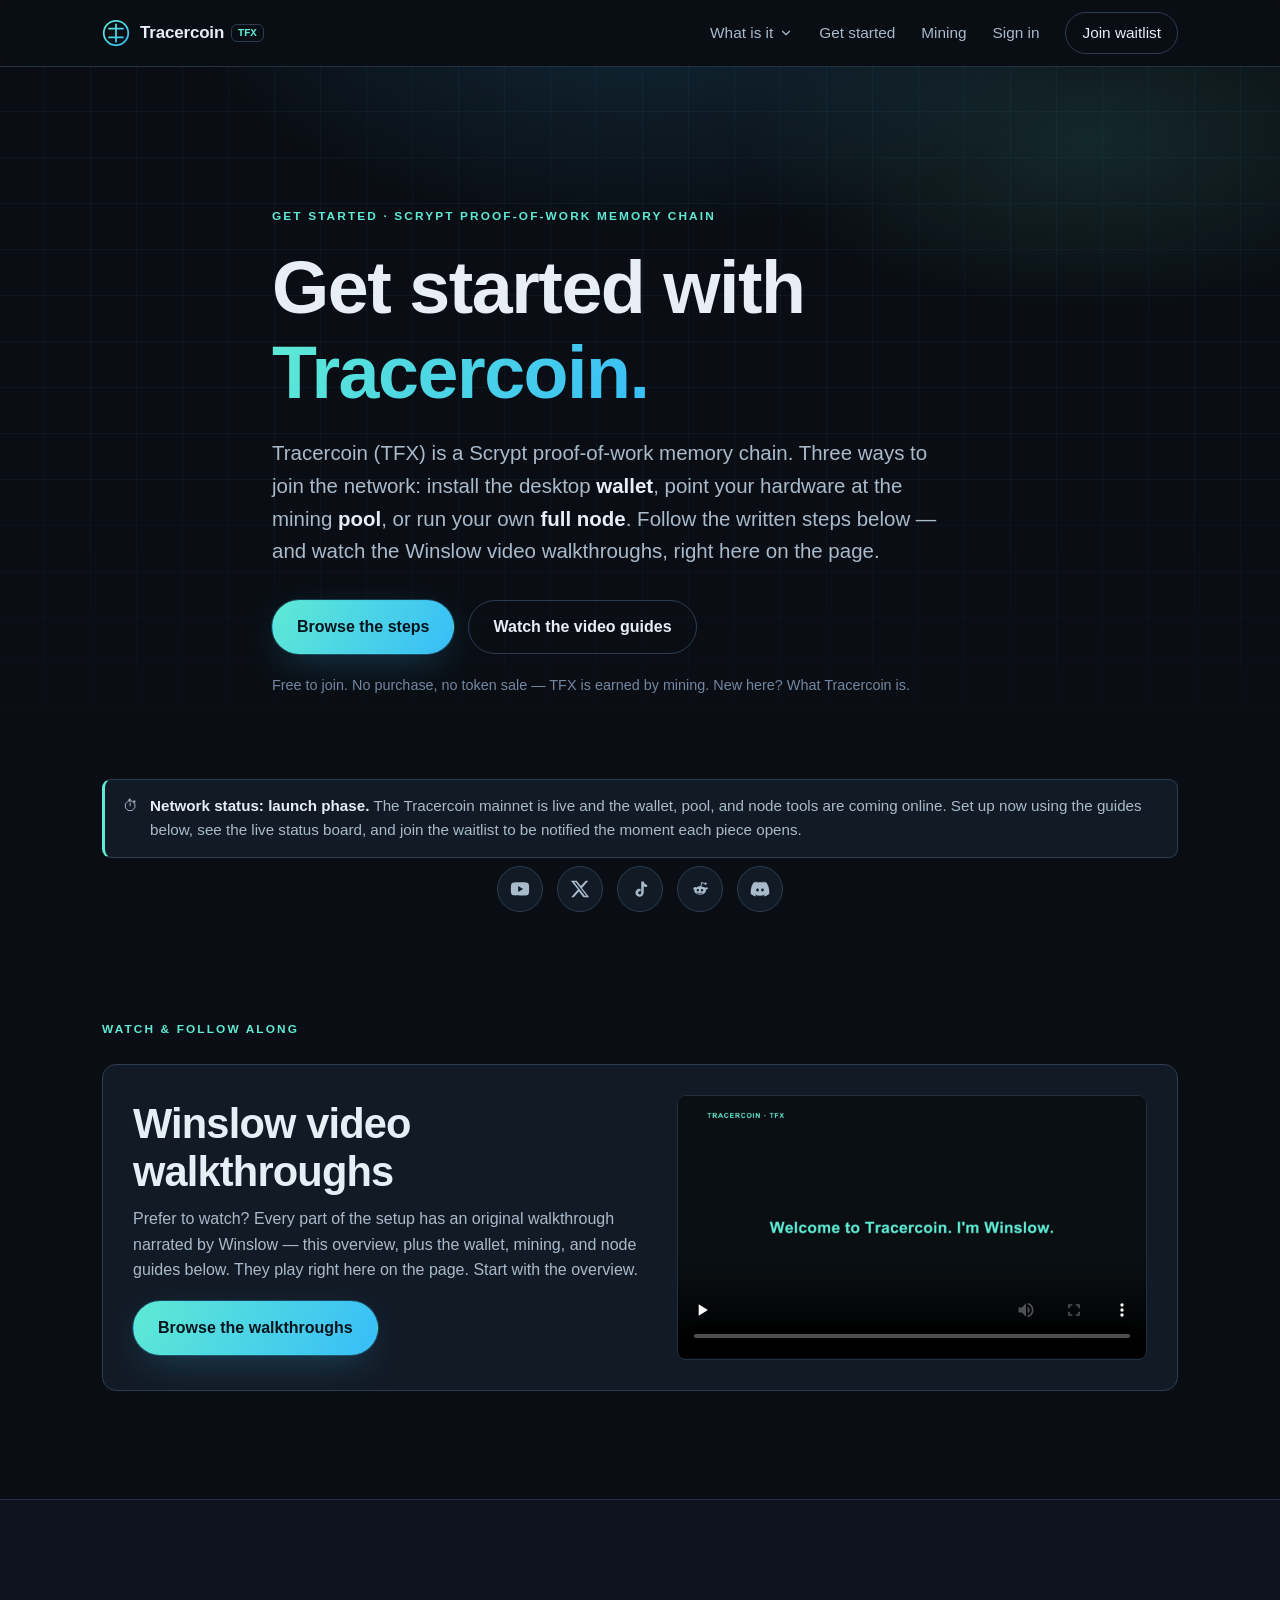
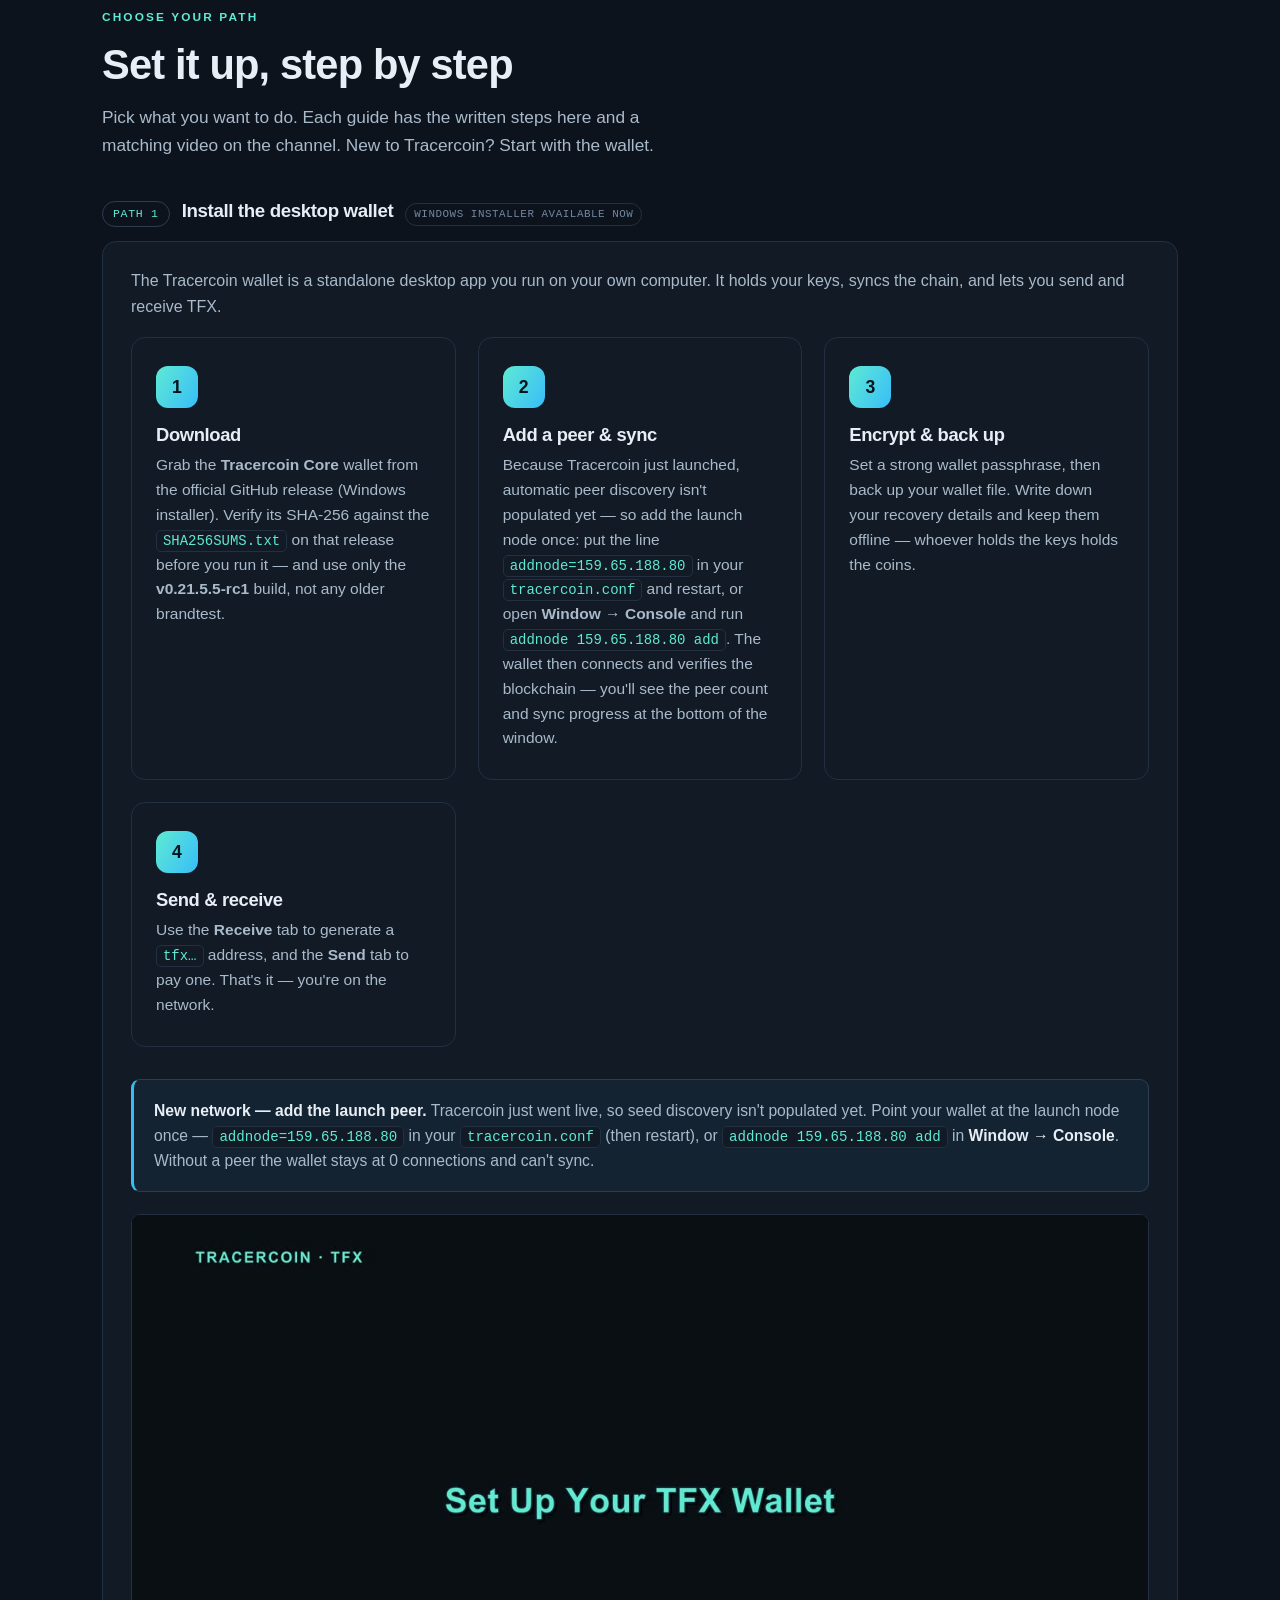
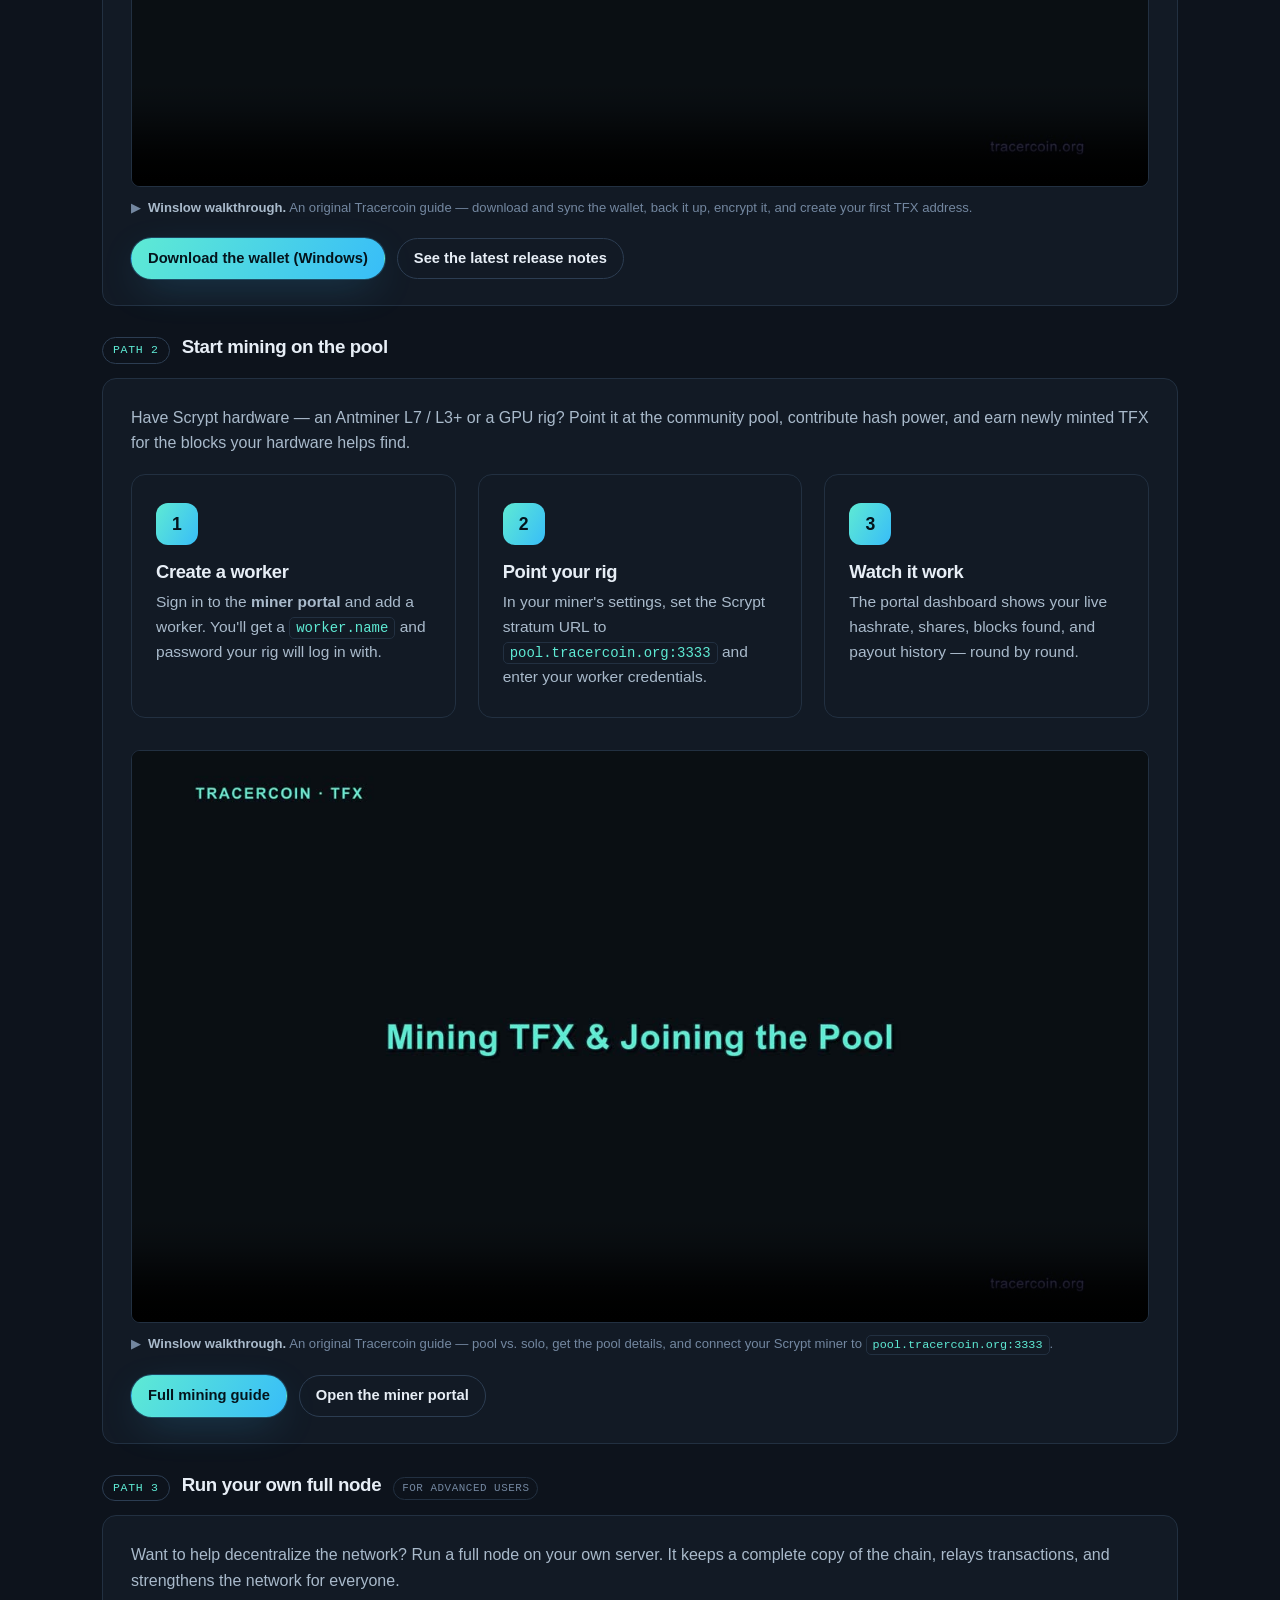
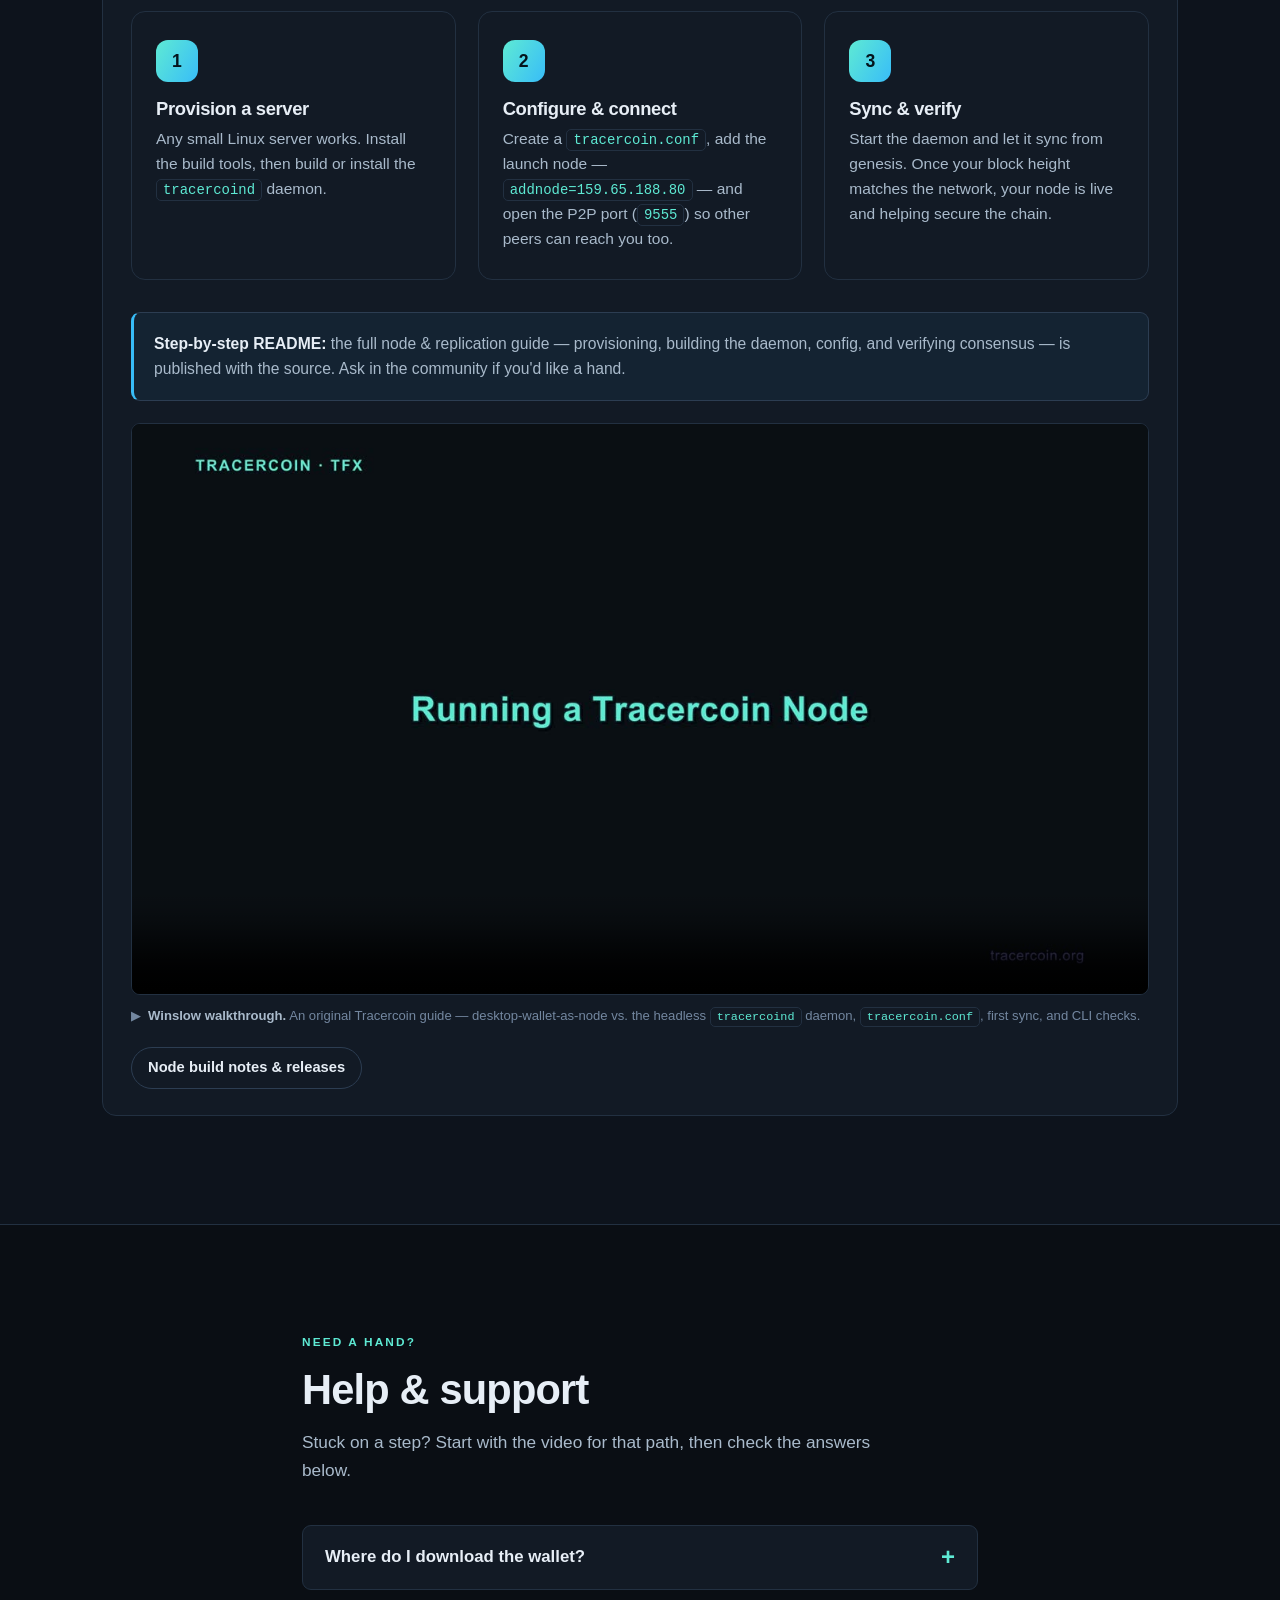
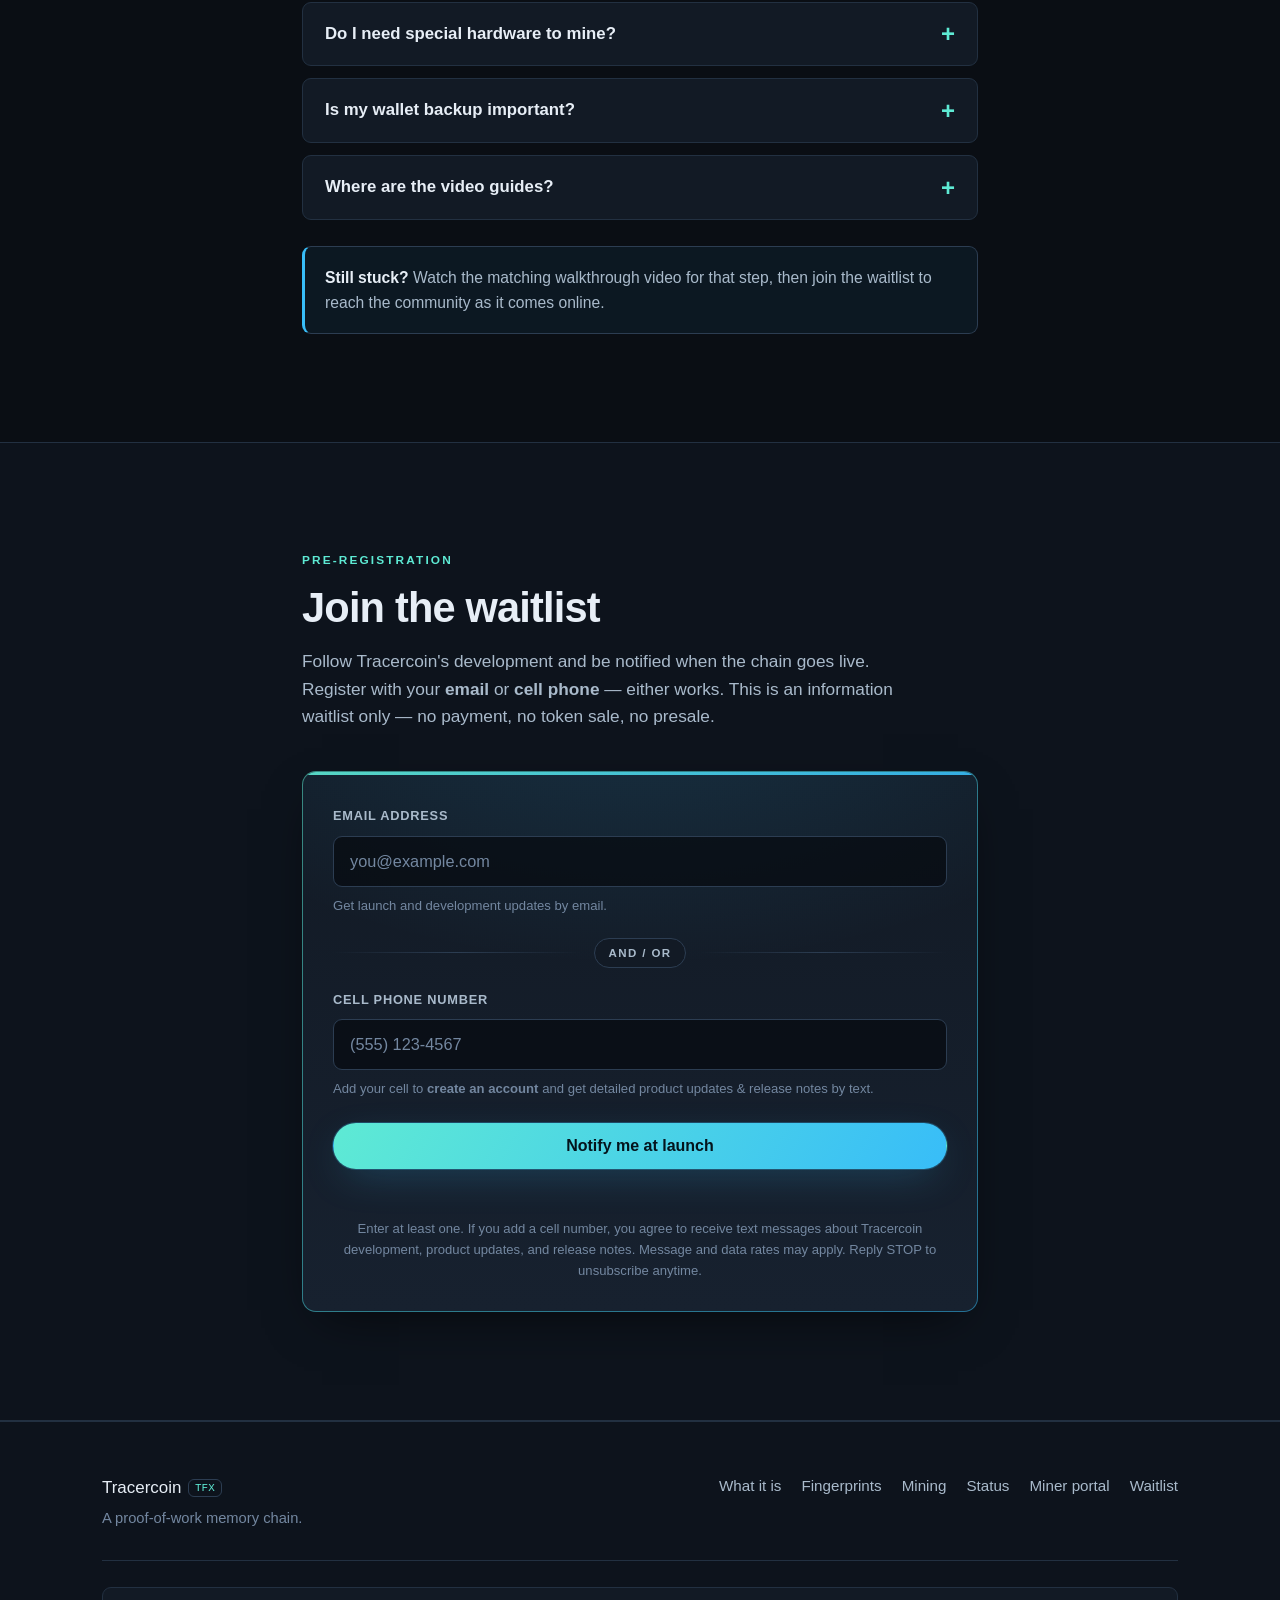
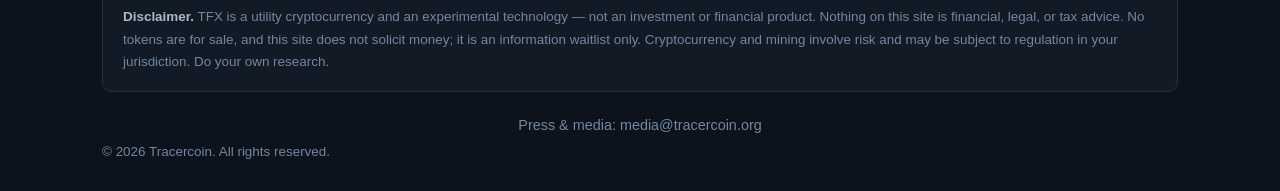
==== commit fb339fdf: "Get-started: link the real wallet download (v0.21.5.5-rc1) + warn off brandtest" ====
--- a/index.html
+++ b/index.html
@@ -262,7 +262,7 @@
               <li class="step">
                 <div class="step-num" aria-hidden="true">1</div>
                 <h3>Download</h3>
-                <p>Grab the <strong>Tracercoin Core</strong> wallet for your operating system from the downloads page. Verify the checksum shown next to the file before you run it.</p>
+                <p>Grab the <strong>Tracercoin Core</strong> wallet from the <a href="https://github.com/TraceRcoin/wallet/releases/tag/v0.21.5.5-rc1">official GitHub release</a> (Windows installer). Verify its SHA-256 against the <span class="inline-code">SHA256SUMS.txt</span> on that release before you run it — and use only the <strong>v0.21.5.5-rc1</strong> build, not any older brandtest.</p>
               </li>
               <li class="step">
                 <div class="step-num" aria-hidden="true">2</div>
@@ -297,6 +297,7 @@
               <p class="video-note"><span aria-hidden="true">▶</span><span><strong>Winslow walkthrough.</strong> An original Tracercoin guide — download and sync the wallet, back it up, encrypt it, and create your first TFX address.</span></p>
             </div>
             <div class="path-actions">
+              <a class="btn btn-primary btn-sm" href="https://github.com/TraceRcoin/wallet/releases/tag/v0.21.5.5-rc1">Download the wallet (Windows)</a>
               <a class="btn btn-ghost btn-sm" href="/status/">See the latest release notes</a>
             </div>
           </div>
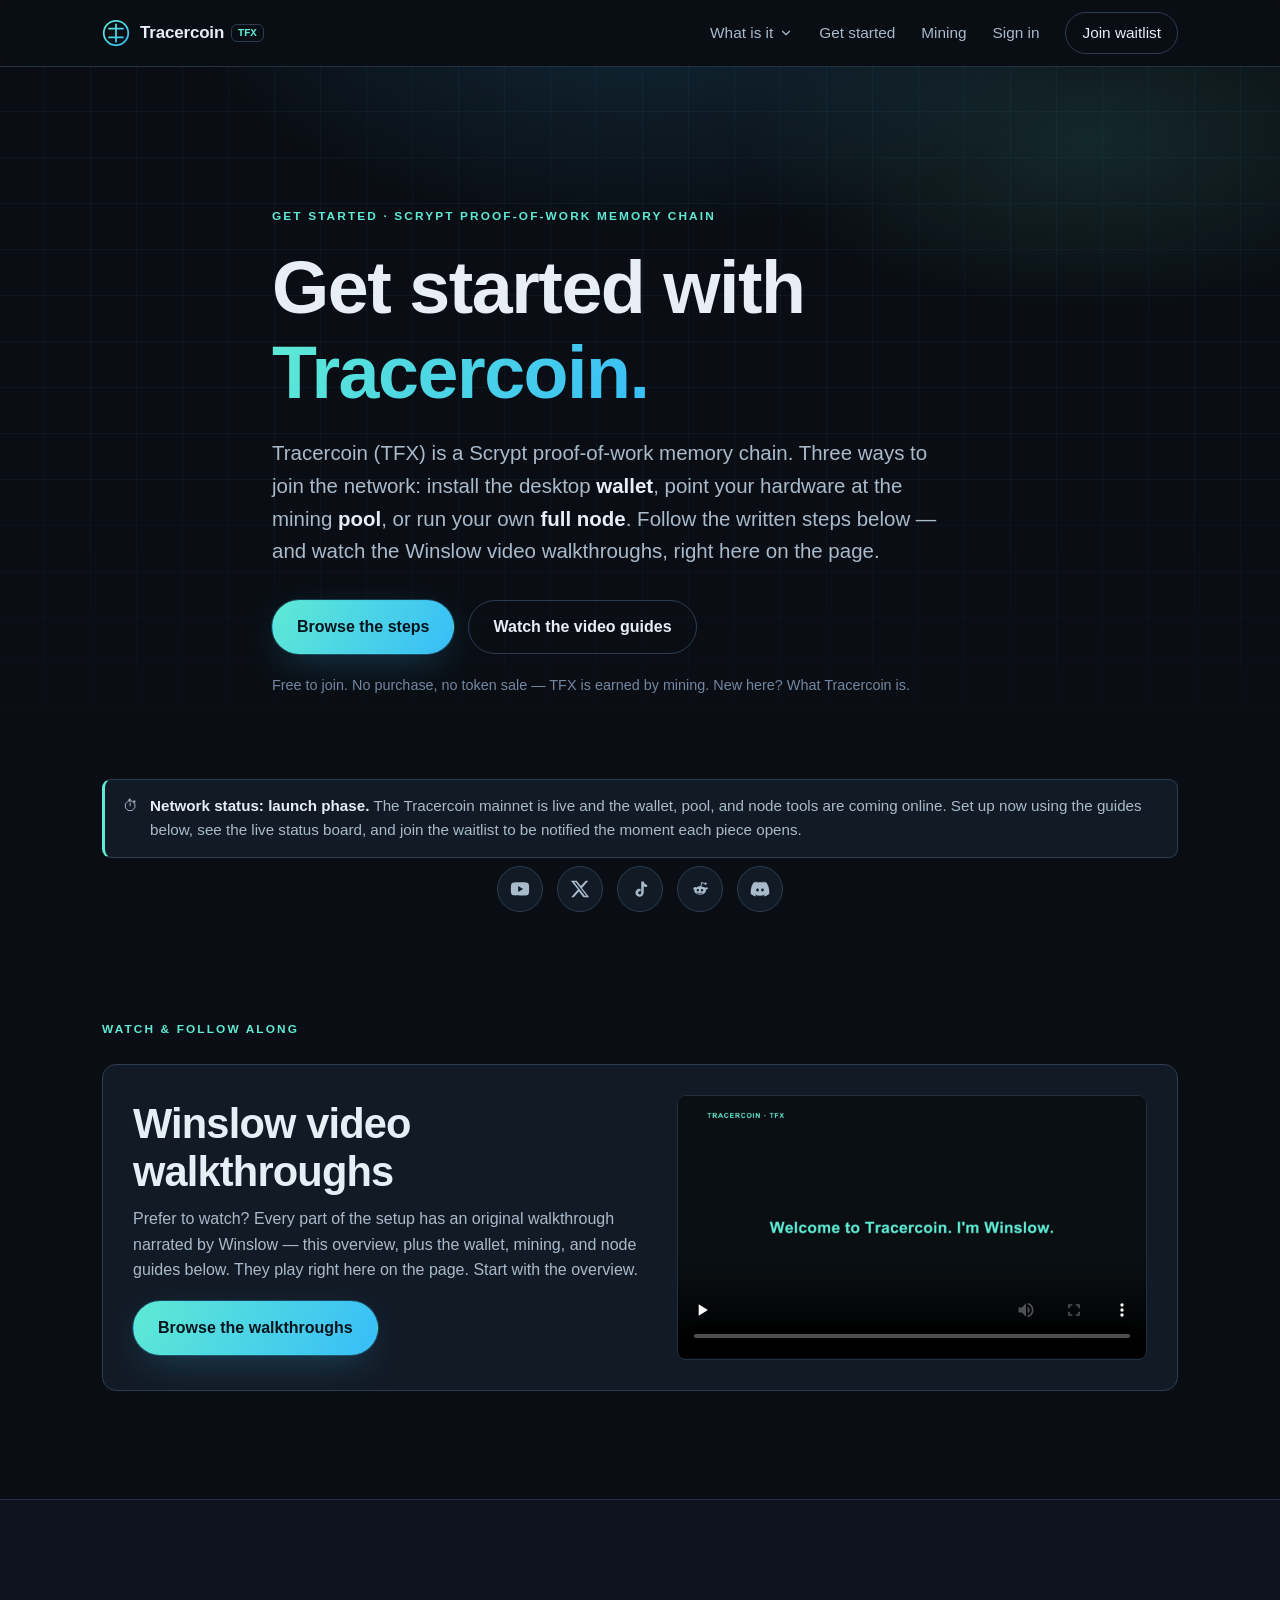
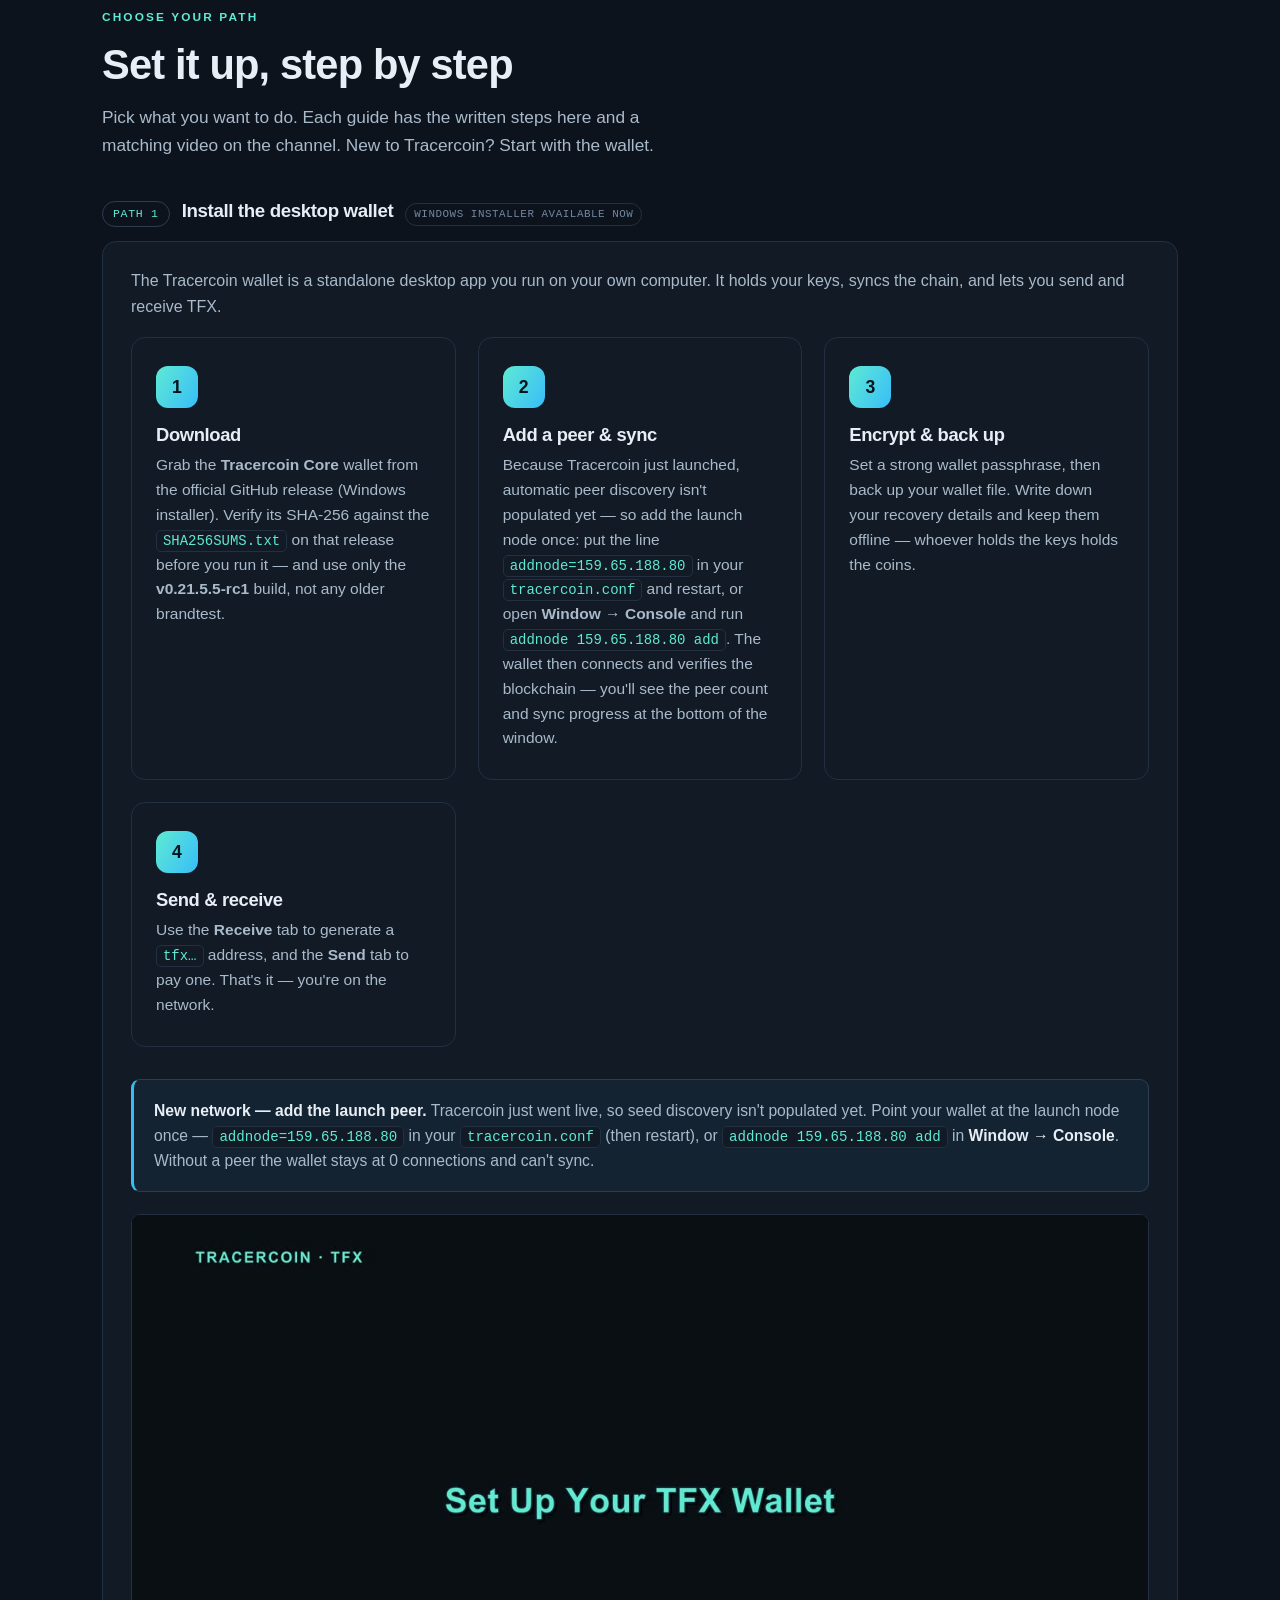
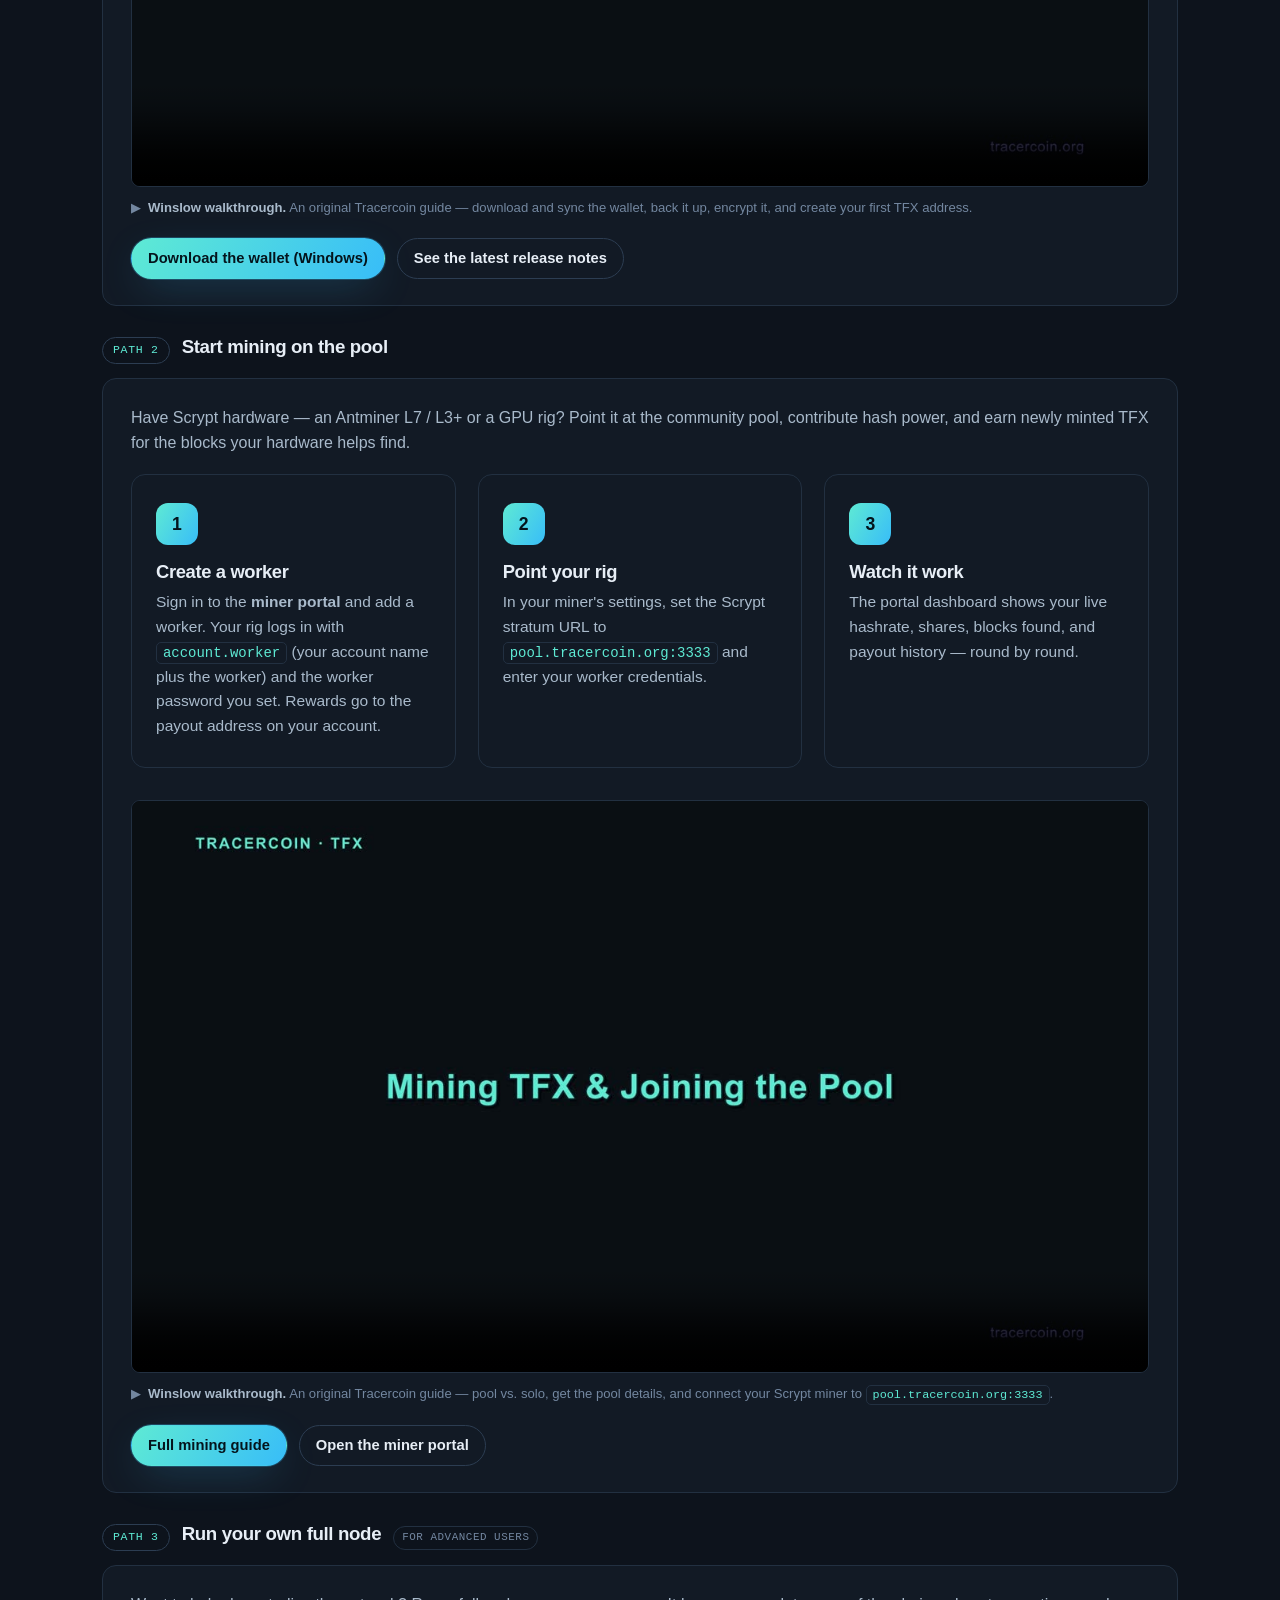
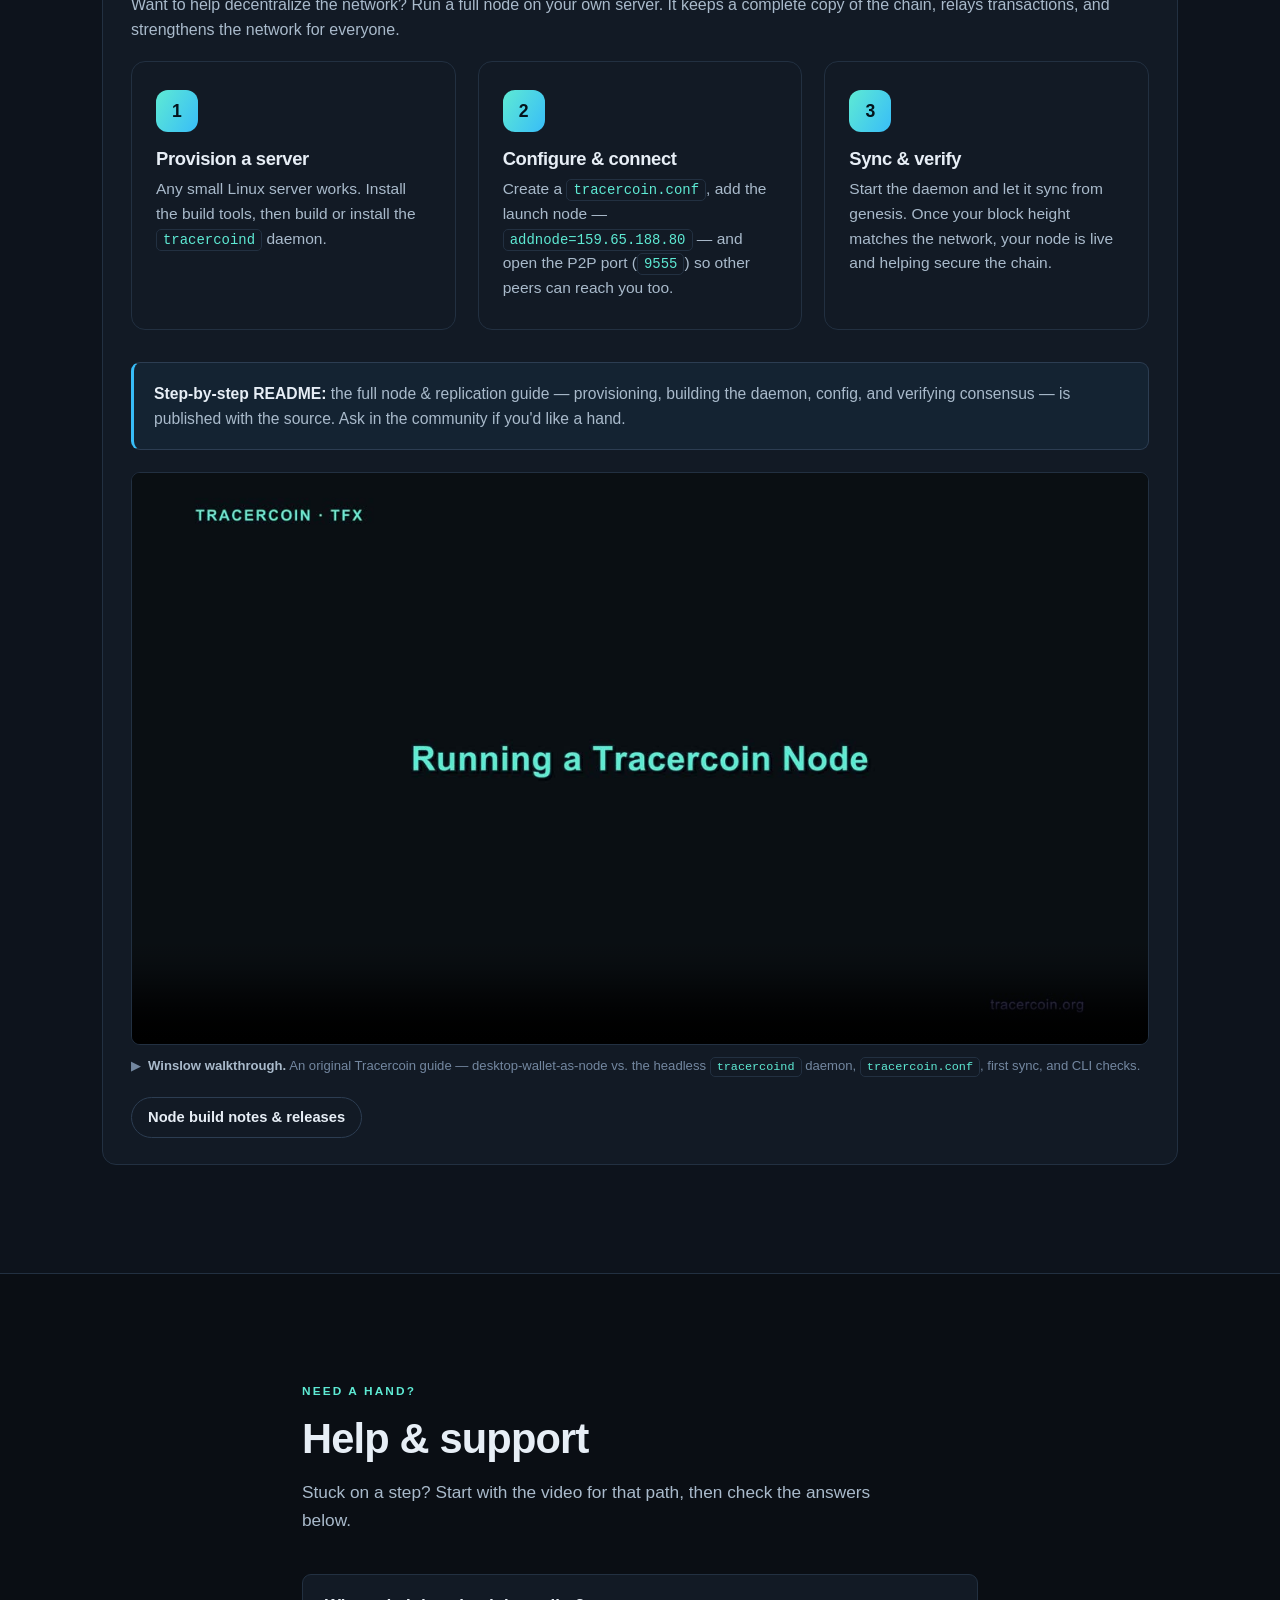
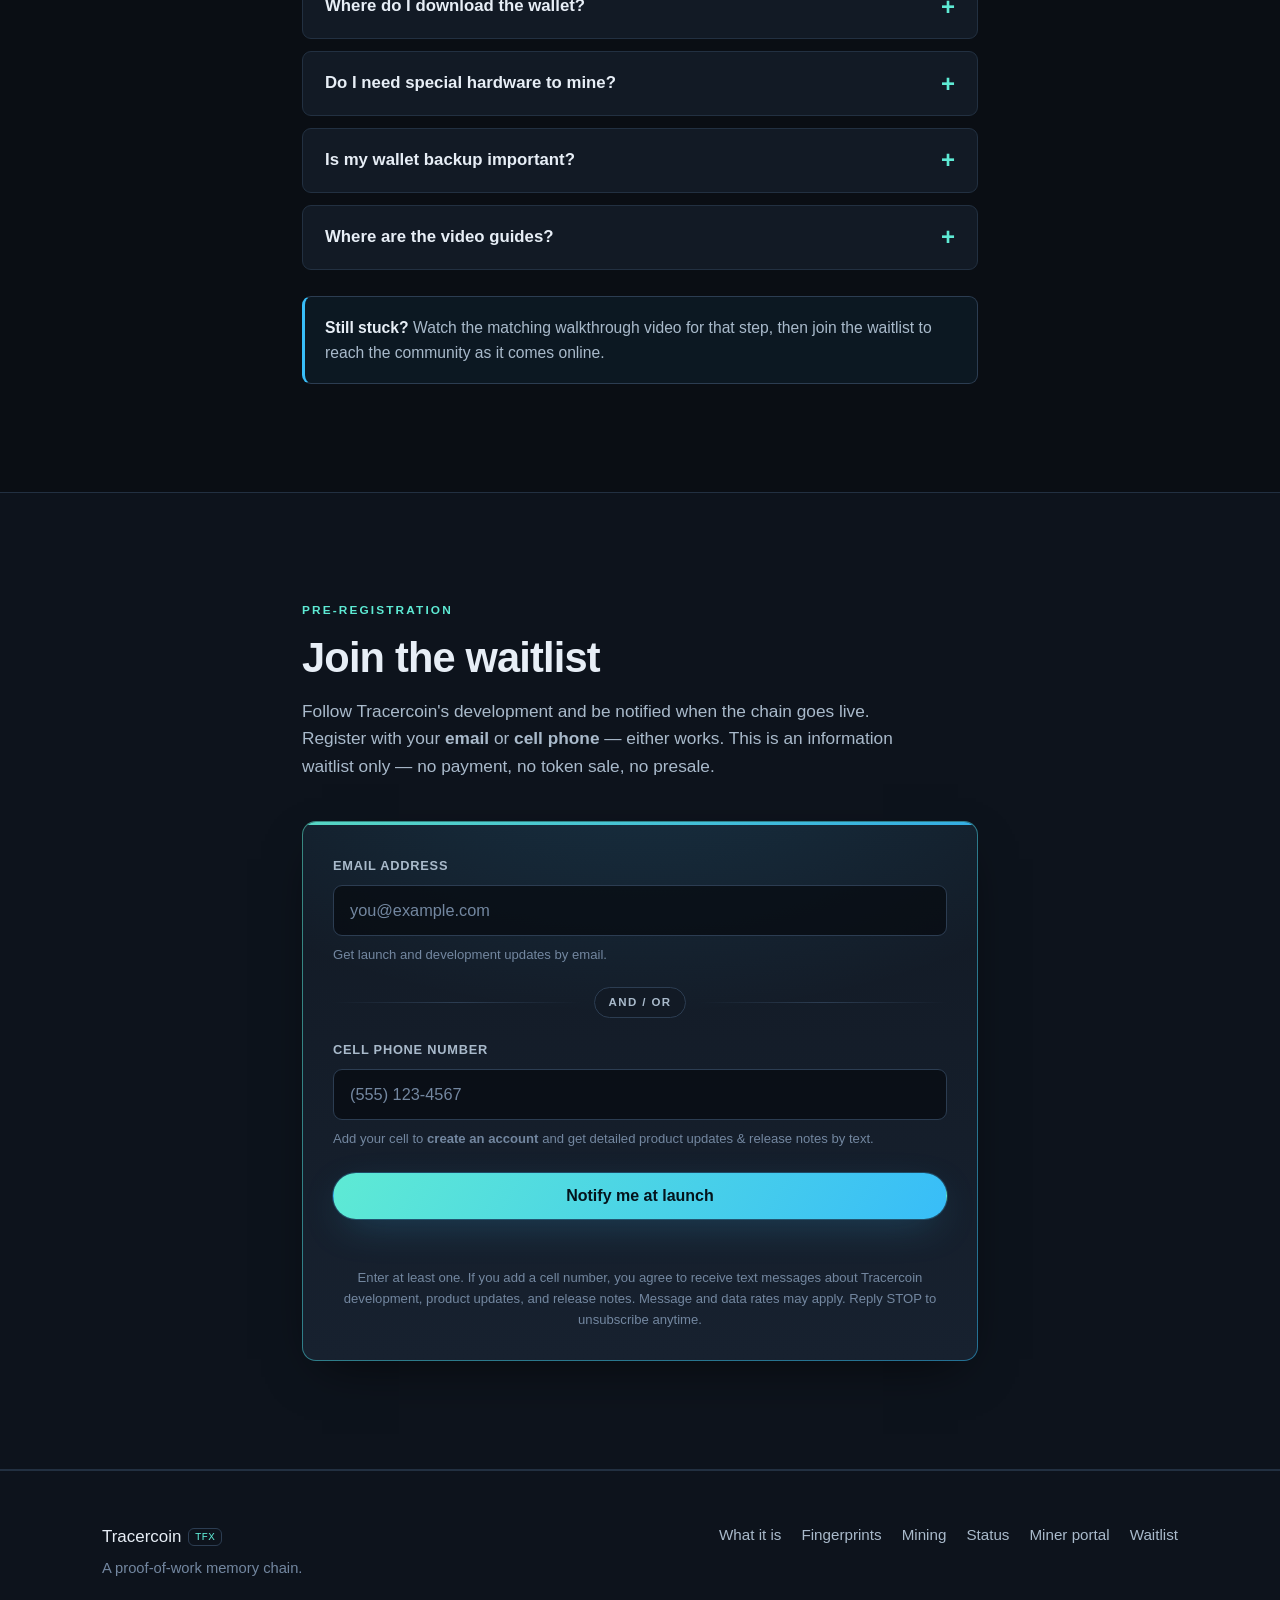
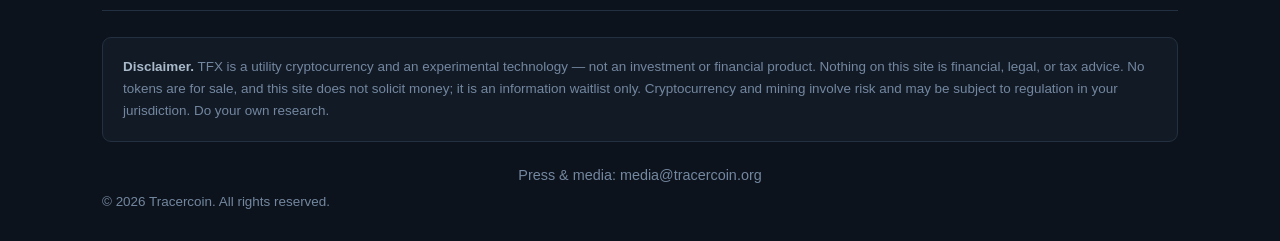
==== commit be44df69: "Fix mining docs: portal worker login + lead with cpuminer Correct the published mining guides so ins" ====
--- a/index.html
+++ b/index.html
@@ -318,7 +318,7 @@
               <li class="step">
                 <div class="step-num" aria-hidden="true">1</div>
                 <h3>Create a worker</h3>
-                <p>Sign in to the <strong>miner portal</strong> and add a worker. You'll get a <span class="inline-code">worker.name</span> and password your rig will log in with.</p>
+                <p>Sign in to the <strong>miner portal</strong> and add a worker. Your rig logs in with <span class="inline-code">account.worker</span> (your account name plus the worker) and the worker password you set. Rewards go to the payout address on your account.</p>
               </li>
               <li class="step">
                 <div class="step-num" aria-hidden="true">2</div>
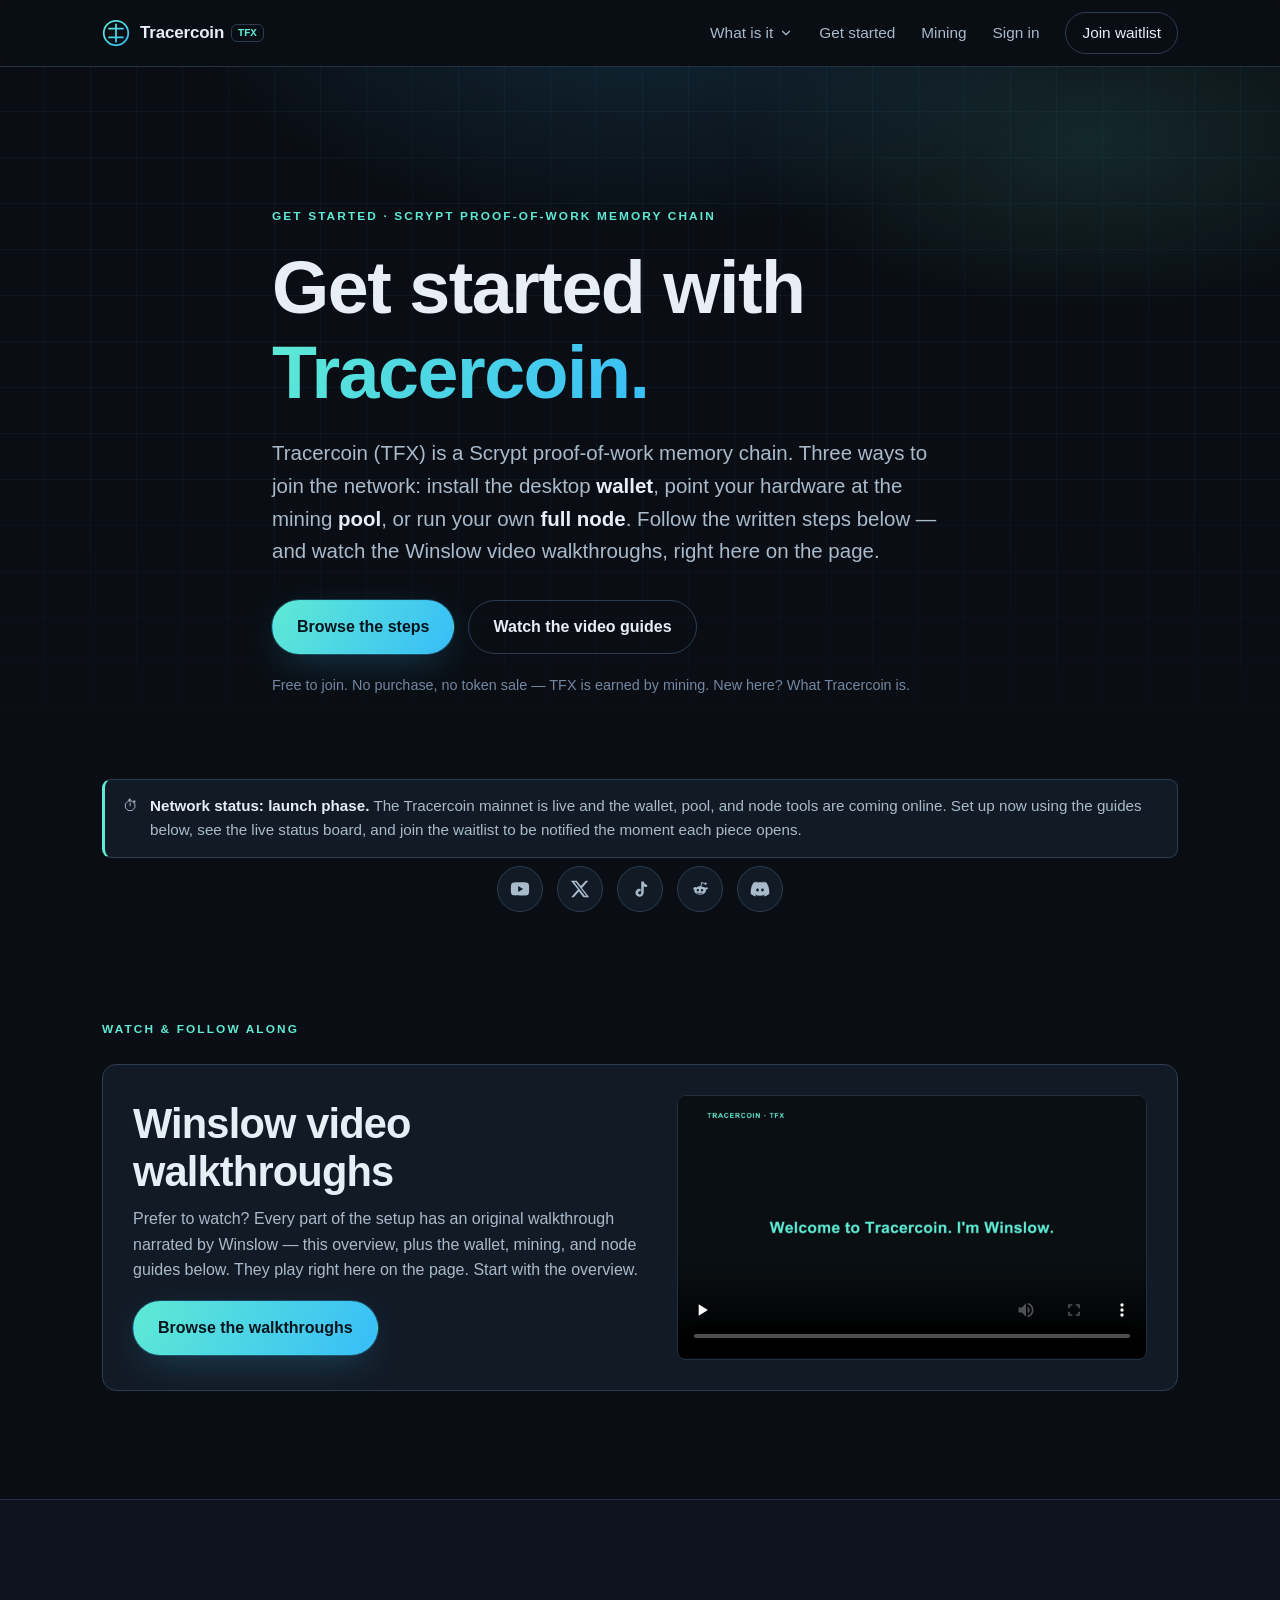
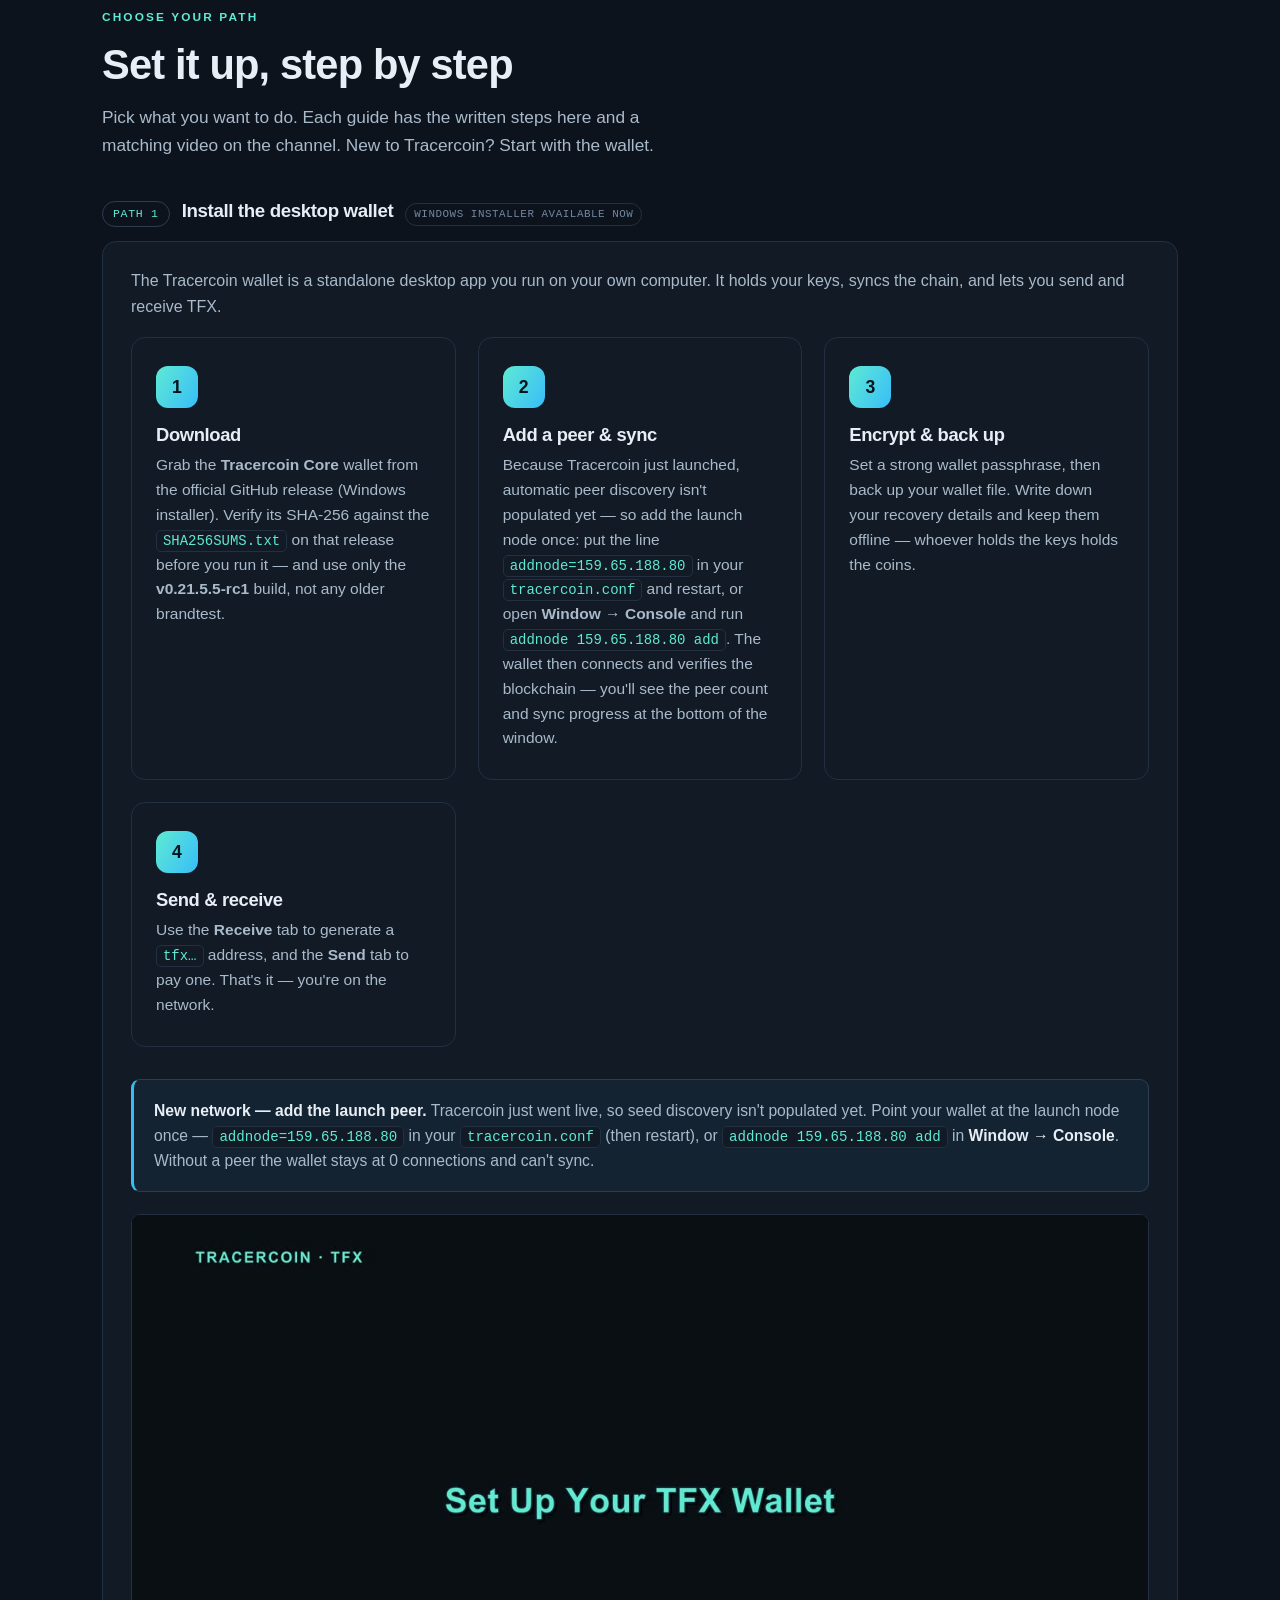
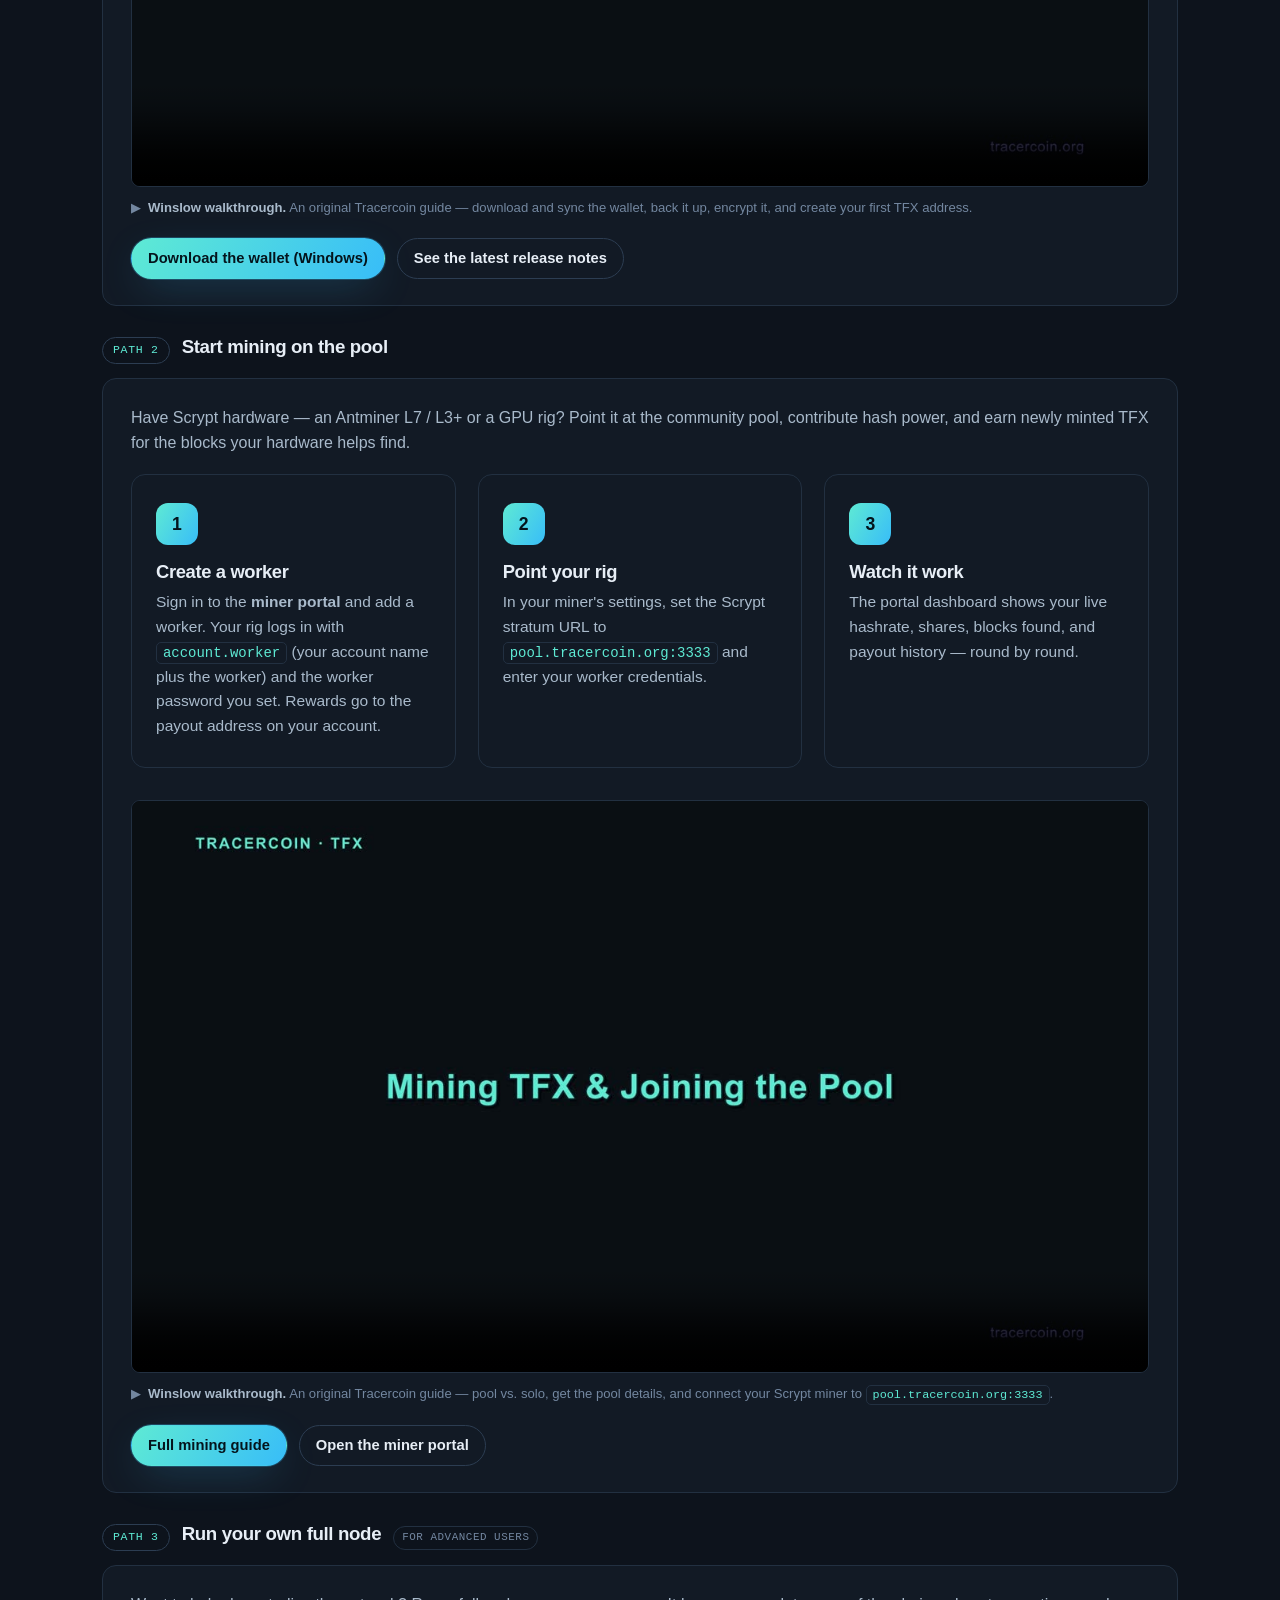
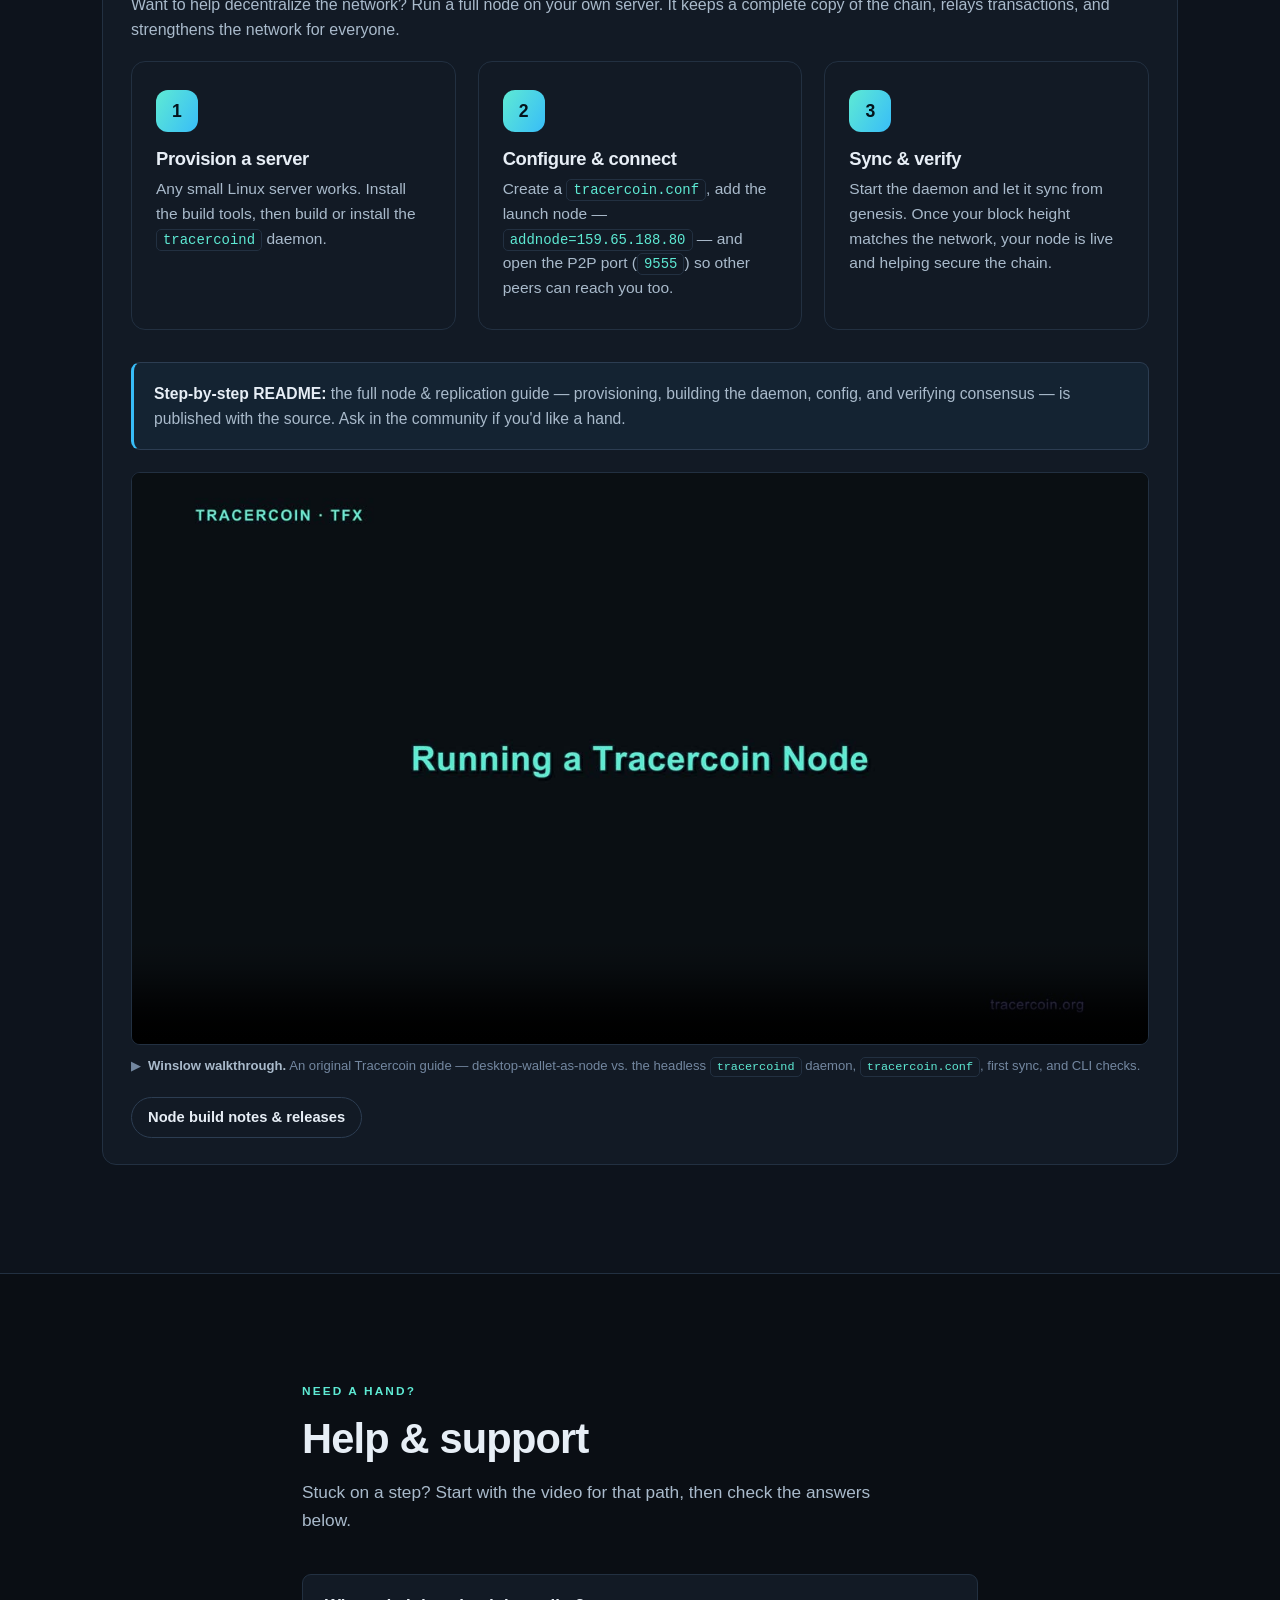
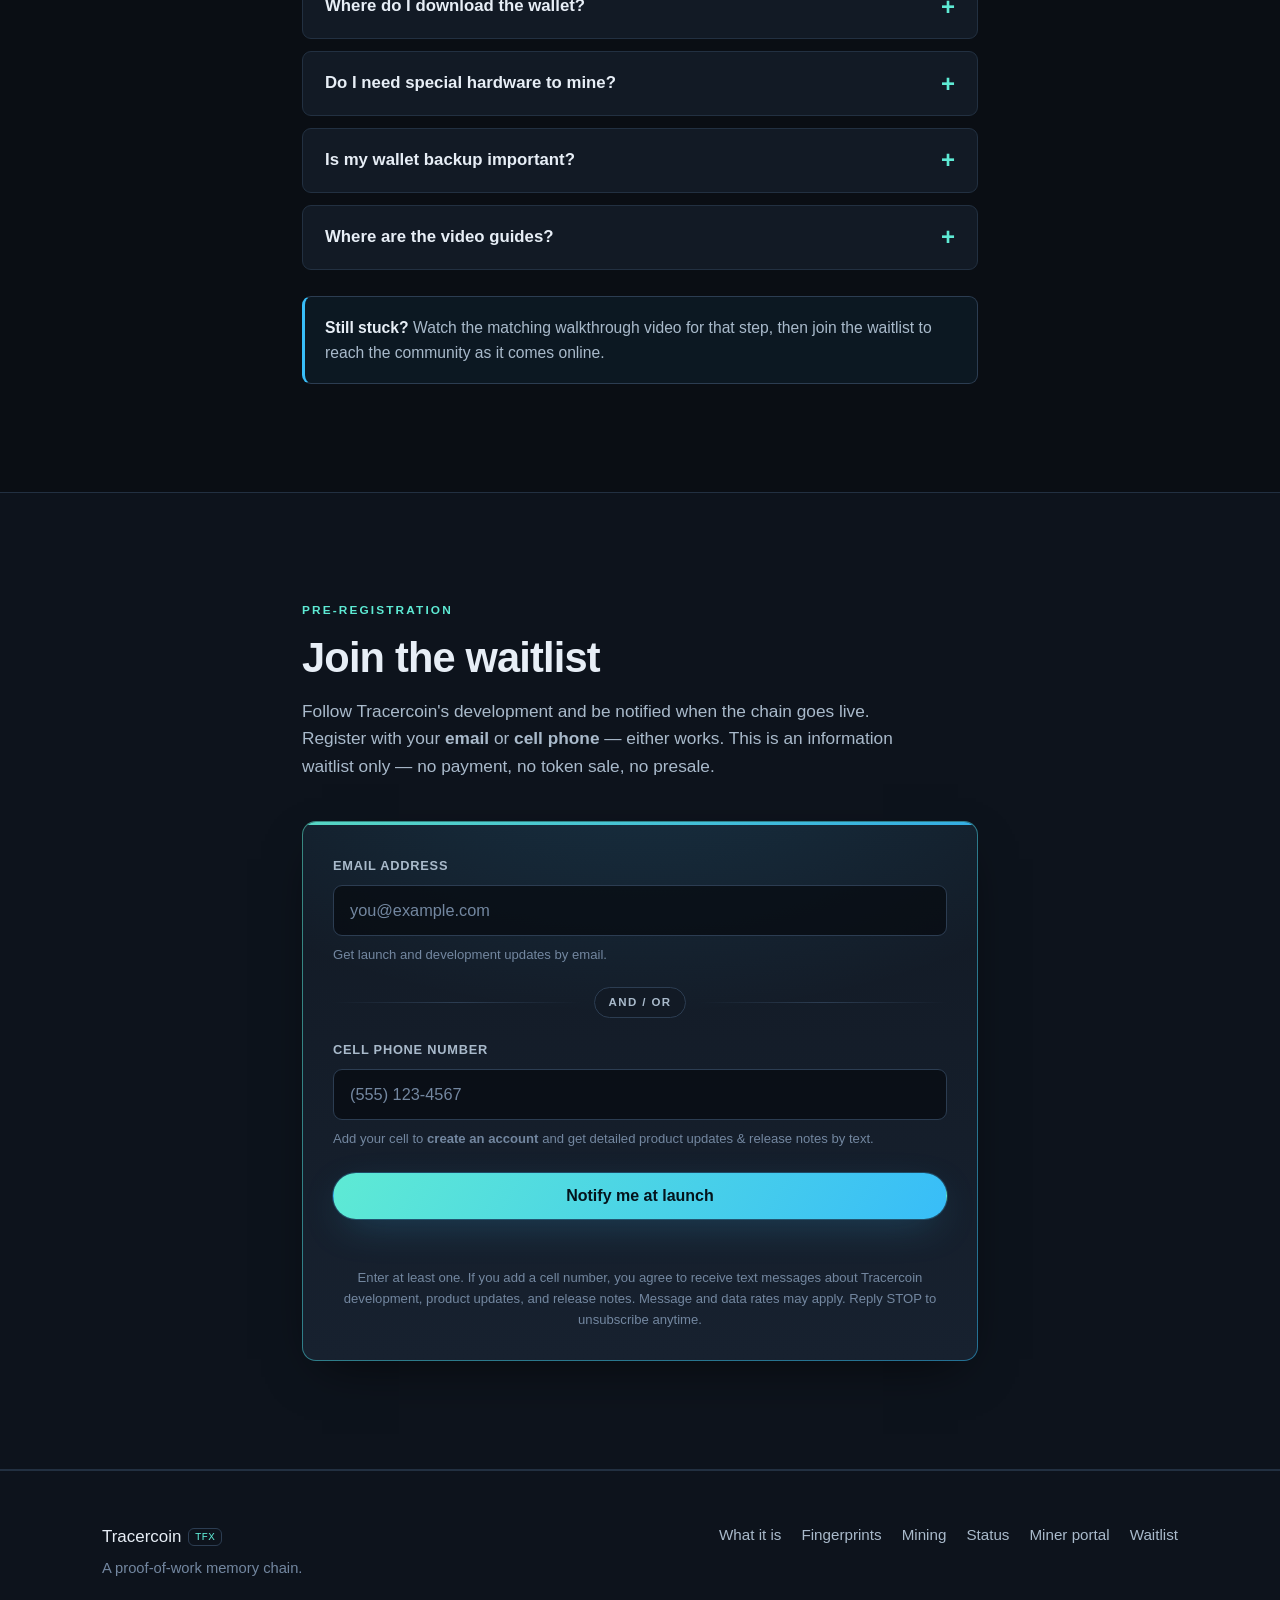
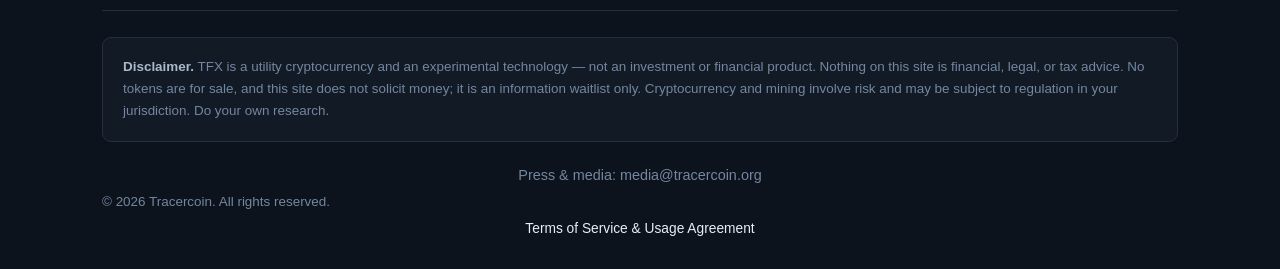
==== commit a162ce3a: "Add sample Terms of Service & Usage Agreement page (/terms/) + footer link Draft/sample grounded in " ====
--- a/index.html
+++ b/index.html
@@ -558,6 +558,7 @@
 
       <p style="text-align:center;color:var(--text-dim);font-size:.9rem;margin:0 0 4px;">Press &amp; media: <a href="mailto:media@tracercoin.org">media@tracercoin.org</a></p>
       <p class="copyright">&copy; <span id="year">2026</span> Tracercoin. All rights reserved.</p>
+      <p style="text-align:center;font-size:.86rem;margin:6px 0 0;"><a href="/terms/">Terms of Service &amp; Usage Agreement</a></p>
     </div>
   </footer>
 
